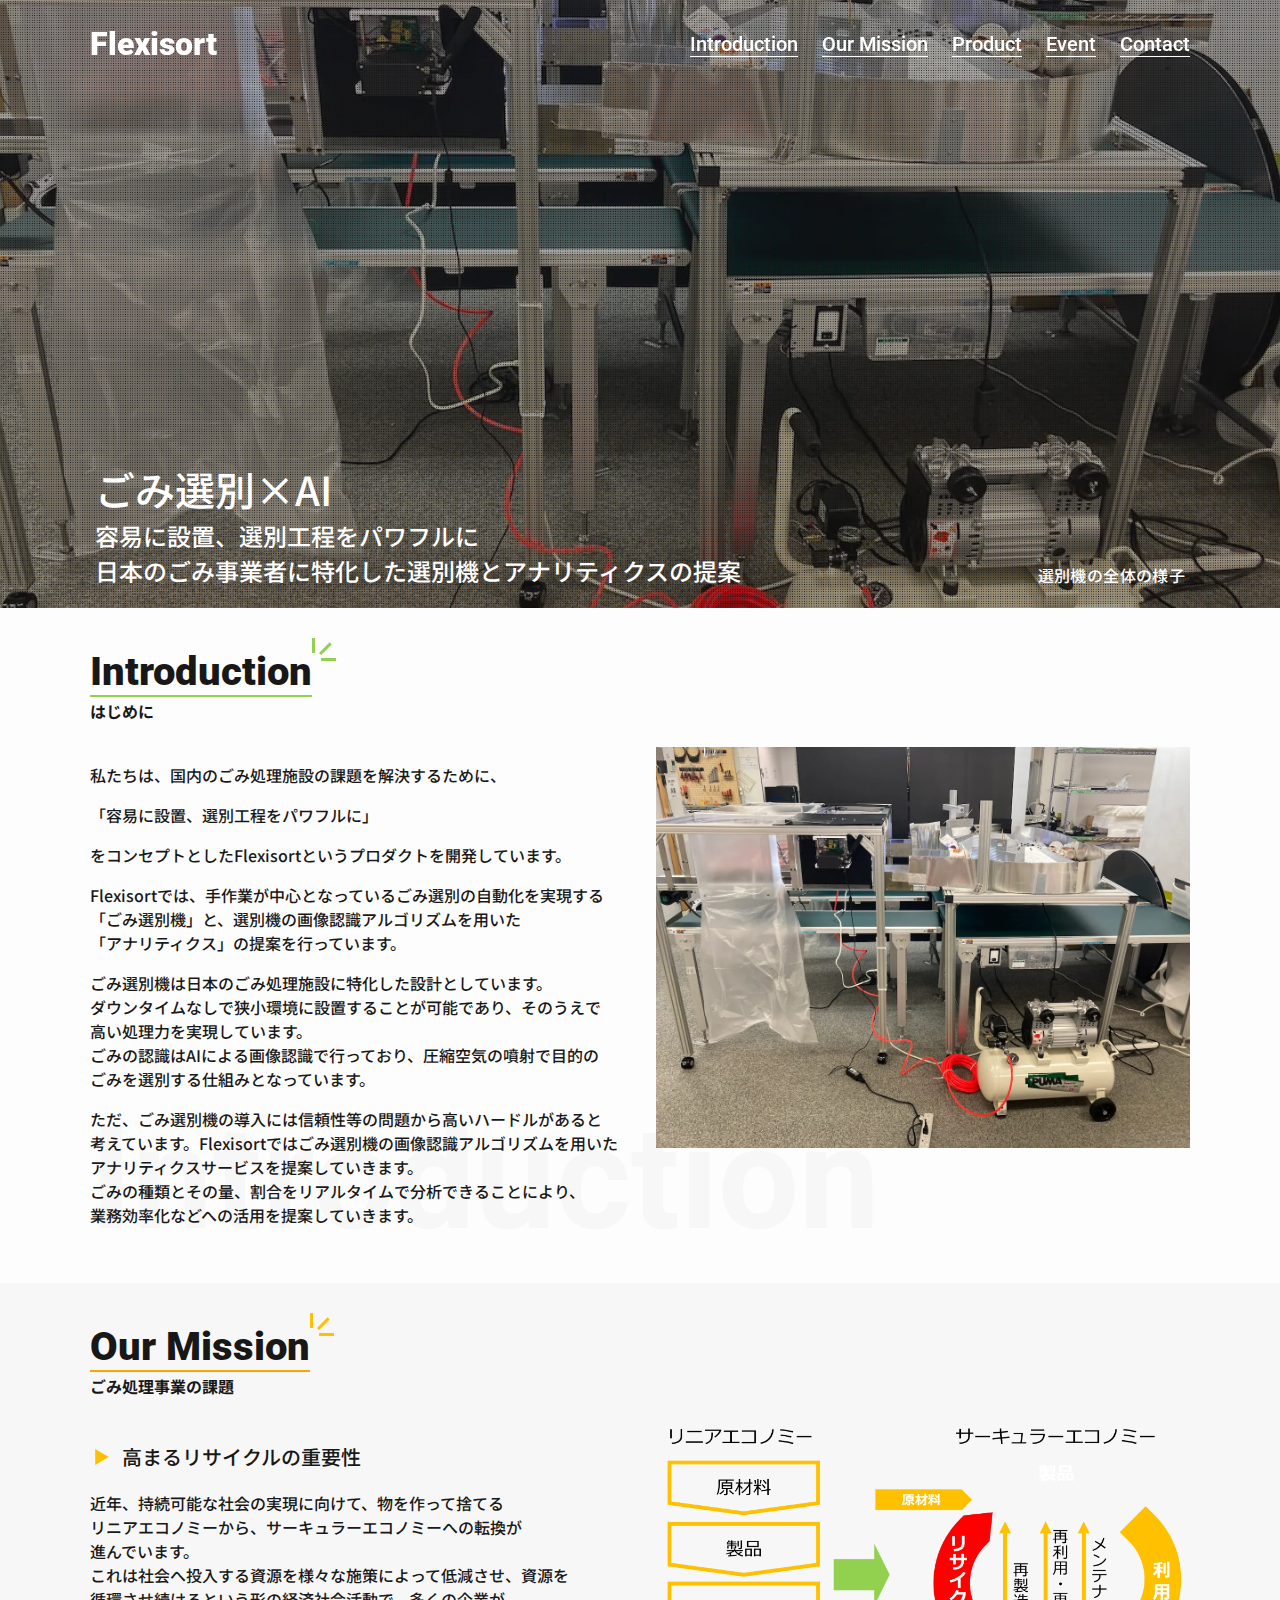
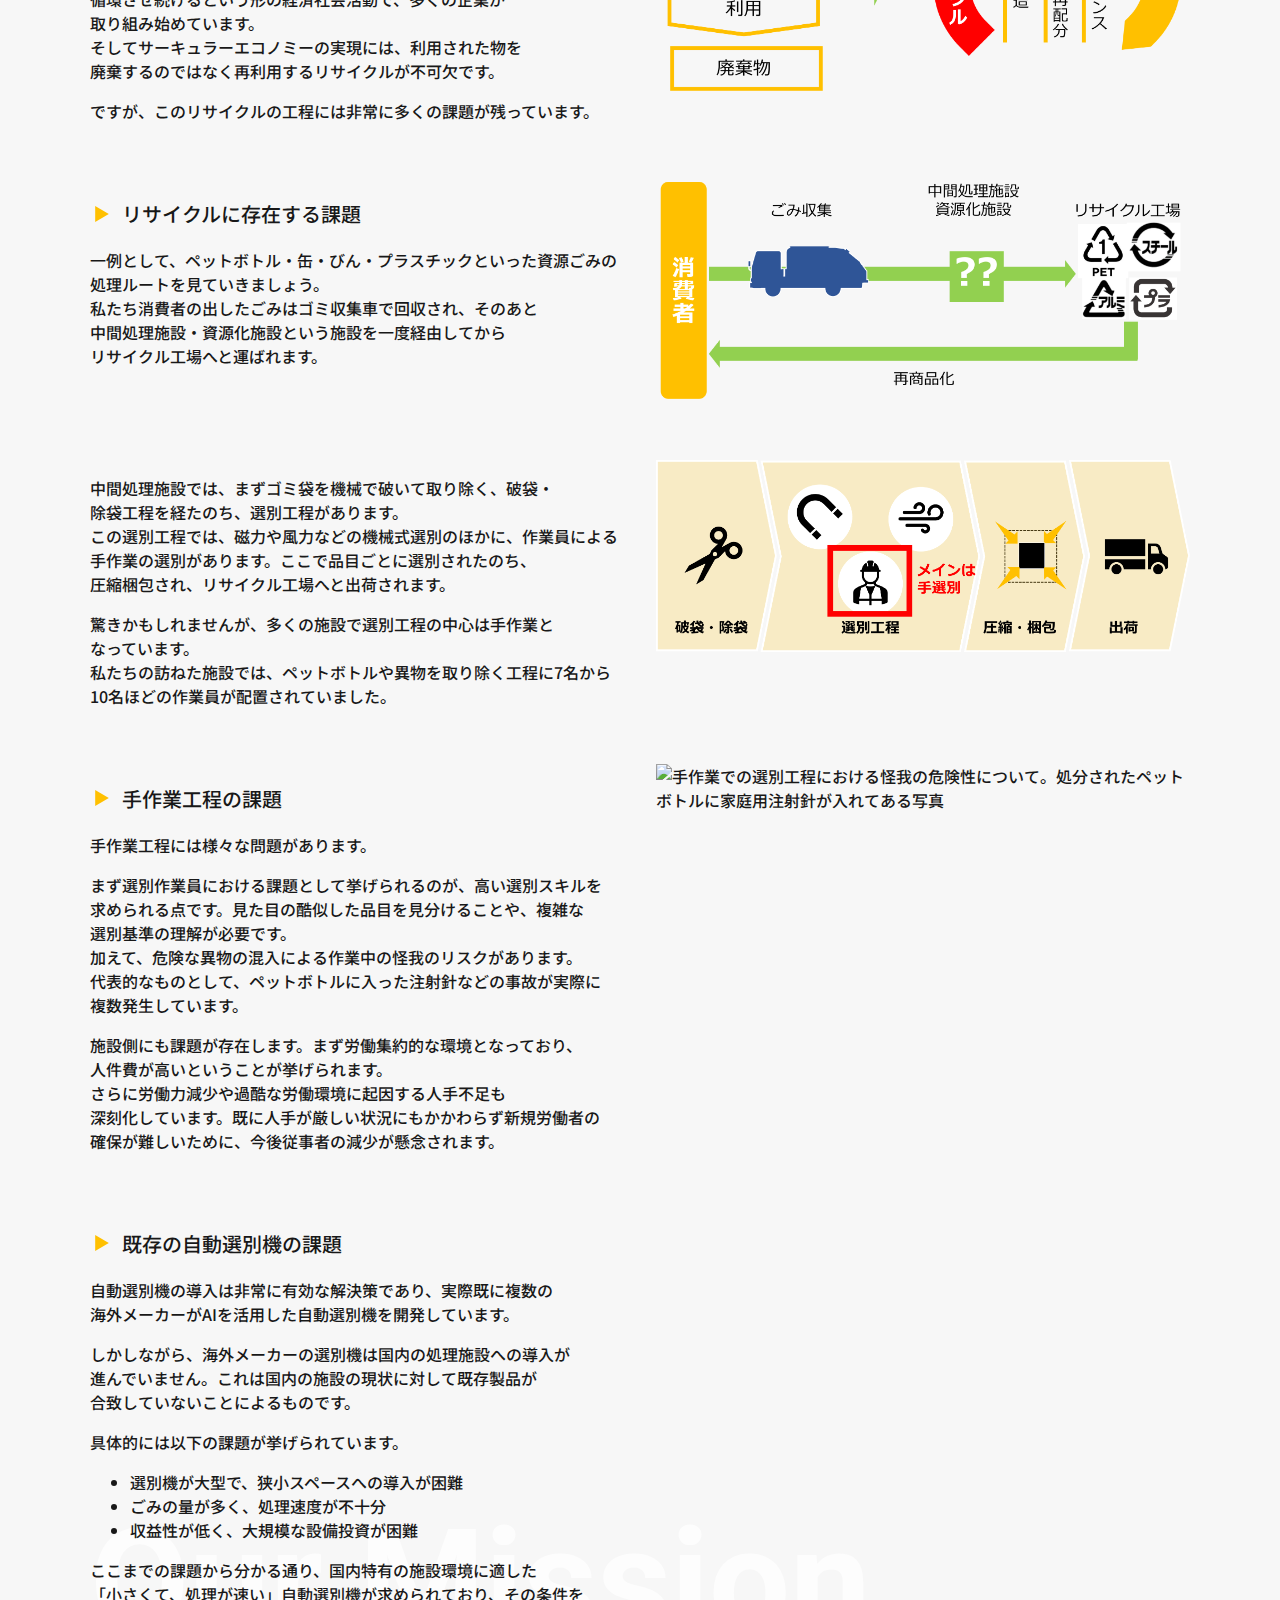
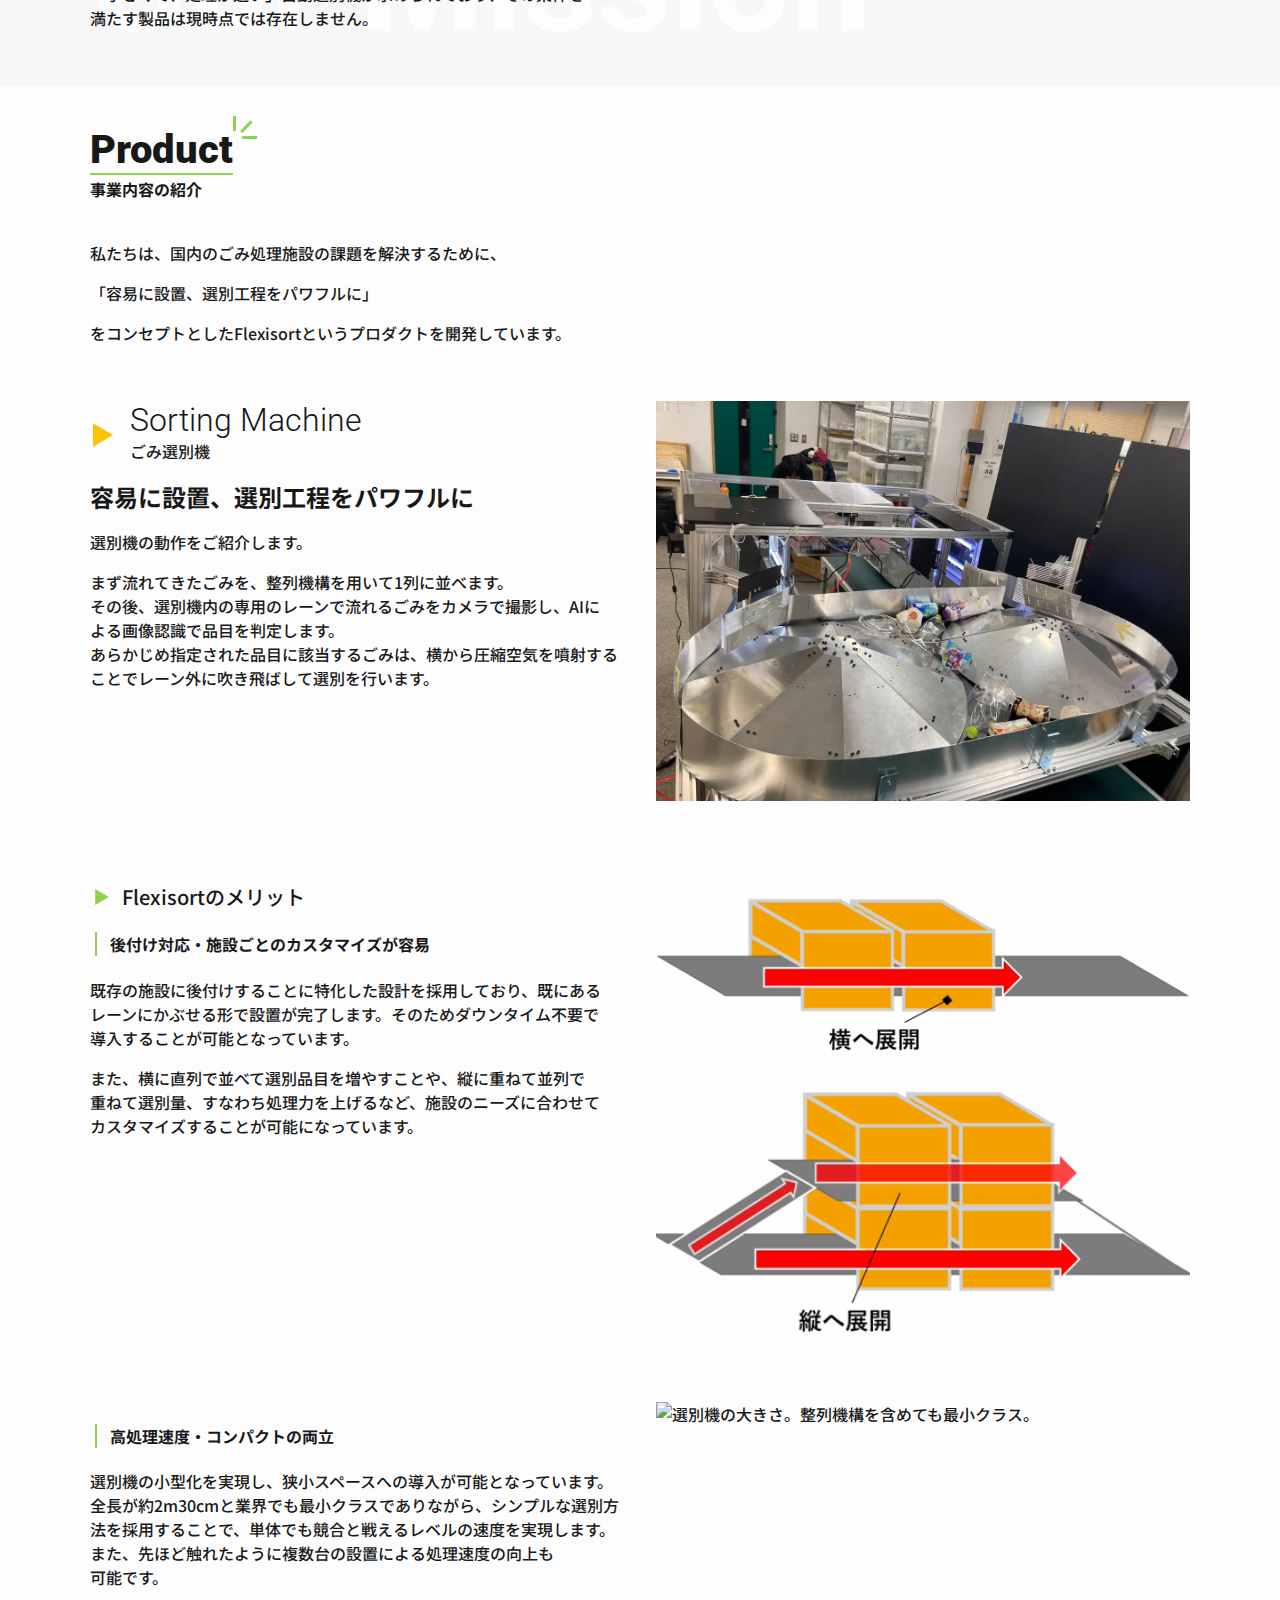
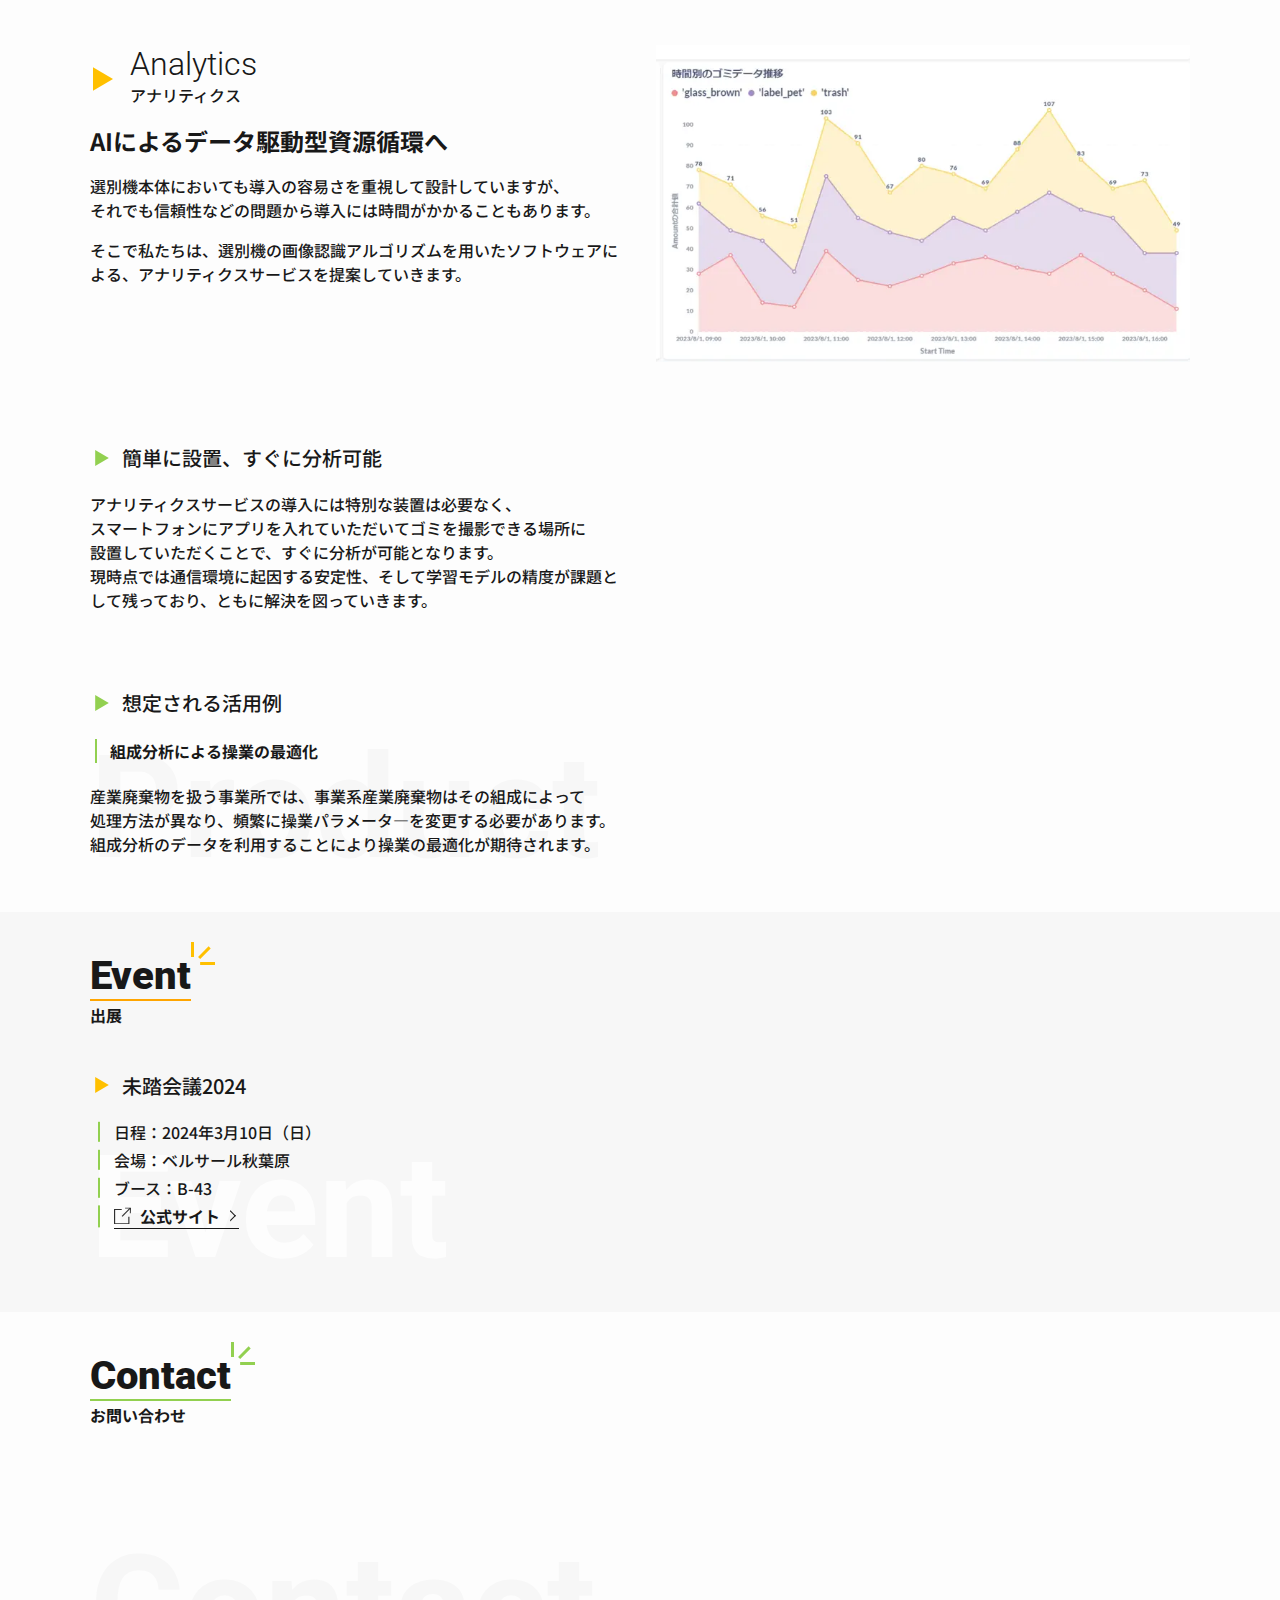
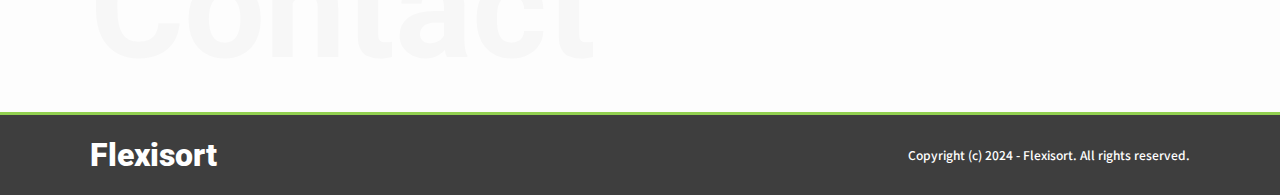
==== index.html @ e7ebf8e3 "nav-menu" ====
<!DOCTYPE html>
<html lang = "ja">
<head>
    <meta charset="UTF-8">
    <meta http-equiv="Cache-Control" content="no-cache">
    <meta http-equiv="Pragma" content="no-cache">
    <meta http-equiv="Expires" content="0">
    <meta name="viewport" content="width=device-width, initial-scale=1.0">
    <title>Flexisort - 日本のごみ事業者に特化した選別装置</title>
    
    <!-- GA verification -->

    <link rel="preconnect" href="https://fonts.googleapis.com">
    <link rel="preconnect" href="https://fonts.gstatic.com" crossorigin>
    <link href="https://fonts.googleapis.com/css2?family=Noto+Sans+JP:wght@300;500;700&display=swap" rel="stylesheet">
    <link href="https://fonts.googleapis.com/css2?family=Roboto:wght@300;500;700;900&display=swap" rel="stylesheet">
    
    <link rel="stylesheet" href="/css/index.css?03081222">
    
    <meta name="description" content="「容易に設置、選別工程をパワフルに。」日本のごみ事業者に特化した選別装置「Flexisort」の紹介ページです。">

    <!--<meta property="og:url" content="https://yasarobo.sclub.dev">-->
    <meta property="og:type" content="website">
    <meta property="og:title" content="Flexisort - 日本のごみ事業者に特化した選別機">
    <meta property="og:description" content="Flexisortに関する情報を掲載しています。">
    <!--<meta property="og:image" content="https://yasarobo.sclub.dev/img/card.png">-->

    <meta name="twitter:card" content="summary_large_image">
    <meta name="twitter:title" content="Flexisort - 日本のごみ事業者に特化した選別機">
    <meta name="twitter:description" content="Flexisortに関する情報を掲載しています。">
    <!--<meta name="twitter:image" content="https://yasarobo.sclub.dev/img/card.png">いらない-->
</head>
<!-- Gtag -->
<body>
    <div id = "all-wrapper">
        <div id = "container">
            <header>
                <div id = "header-logo">
                    <a href = "#top">
                        <div class = "logo">Flexisort</div>
                    </a>
                </div>
                <label class = "menu-three-bar-btn">
                    <input type="checkbox">
                    <div class = "bars">
                        <span></span>
                        <span></span>
                        <span></span>
                    </div>
                    <div class = "caption">
                        <span>Menu</span>
                        <span>Close</span>
                    </div>
                </label>
                <nav>
                    <ul>
                        <li><a href = "#introduction"><div>Introduction</div><div>はじめに</div></a></li>
                        <li><a href = "#mission"><div>Our Mission</div><div>ごみ処理事業の課題</div></a></li>
                        <li><a href = "#product"><div>Product</div><div>事業内容の紹介</div></a></li>
                        <!--<li><a href = "#prospect"><div>Future Prospects</div></a></li>-->
                        <li><a href = "#event"><div>Event</div><div>出展</div></a></li>
                        <li><a href = "#contact"><div>Contact</div><div>お問い合わせ</div></a></li>
                    </ul>
                </nav>
            </header>
            <main>
                <section id = "key-visual">
                    <div id = "key-visual-text">
                        <div>
                            ごみ選別×AI
                        </div>
                        <div>
                            <budoux-ja>容易に設置、選別工程をパワフルに</budoux-ja><br>
                            <budoux-ja>日本のごみ事業者に特化した選別機とアナリティクスの提案</budoux-ja>
                        </div>
                    </div>
                    <iframe id = "key-visual-player" src="" title="YouTube video player" frameborder="0" allow="accelerometer; autoplay; clipboard-write; encrypted-media; gyroscope; picture-in-picture; web-share" allowfullscreen></iframe>
                    <div id = "key-visual-img-slideshow"></div>
                </section>
                <section id = "introduction">
                    <h1><div>Introduction</div><div>はじめに</div></h1>
                    <div class = "bottom-heading">Introduction</div>
                    <div class = "section-container">
                        <div class = "text">
                            <p>
                                <budoux-ja>私たちは、国内のごみ処理施設の課題を解決するために、</budoux-ja>
                            </p>
                            <p>
                                <budoux-ja>「容易に設置、選別工程をパワフルに」</budoux-ja>
                            </p>
                            <p>
                                <budoux-ja>をコンセプトとしたFlexisortというプロダクトを開発しています。</budoux-ja>
                            </p>
                            <p>
                                <budoux-ja>Flexisortでは、手作業が中心となっているごみ選別の自動化を実現する「ごみ選別機」と、選別機の画像認識アルゴリズムを用いた「アナリティクス」の提案を行っています。</budoux-ja>
                            </p>
                            <p>
                                <budoux-ja>
                                    ごみ選別機は日本のごみ処理施設に特化した設計としています。ダウンタイムなしで狭小環境に設置することが可能であり、そのうえで高い処理力を実現しています。<br>
                                    ごみの認識はAIによる画像認識で行っており、圧縮空気の噴射で目的のごみを選別する仕組みとなっています。
                                </budoux-ja>
                            </p>
                            <p>
                                <budoux-ja>
                                    ただ、ごみ選別機の導入には信頼性等の問題から高いハードルがあると考えています。Flexisortではごみ選別機の画像認識アルゴリズムを用いたアナリティクスサービスを提案していきます。<br>
                                    ごみの種類とその量、割合をリアルタイムで分析できることにより、業務効率化などへの活用を提案していきます。
                                </budoux-ja>
                            </p>
                        </div>
                        <div class = "image">
                            <img src = "/static/img/IMG_7093.webp" alt = "Flexisortの全景">
                        </div>
                    </div>
                </section>
                <section id = "mission">
                    <h1><div>Our Mission</div><div>ごみ処理事業の課題</div></h1>
                    <div class = "bottom-heading">Our Mission</div>
                    <div class = "section-container">
                        <div class = "text">
                            <h3>高まるリサイクルの重要性</h3>
                            <p>
                                <budoux-ja>
                                    近年、持続可能な社会の実現に向けて、物を作って捨てるリニアエコノミーから、サーキュラーエコノミーへの転換が進んでいます。
                                </budoux-ja><br>
                                <budoux-ja>
                                    これは社会へ投入する資源を様々な施策によって低減させ、資源を循環させ続けるという形の経済社会活動で、多くの企業が取り組み始めています。
                                </budoux-ja><br>
                                <budoux-ja>
                                    そしてサーキュラーエコノミーの実現には、利用された物を廃棄するのではなく再利用するリサイクルが不可欠です。
                                </budoux-ja>
                            </p>
                            <p>
                                <budoux-ja>
                                    ですが、このリサイクルの工程には非常に多くの課題が残っています。
                                </budoux-ja>
                            </p>
                        </div>
                        <div class = "image">
                            <img src = "/static/img/circular.png" alt = "サーキュラーエコノミーの概念図">
                        </div>
                    </div>
                    <div class = "section-container">
                        <div class = "text">
                            <h3>リサイクルに存在する課題</h3>
                            <!--<p>
                                <budoux-ja>
                                    いきなりですが、皆さんはごみを捨てるとき、正しく分別していますか？
                                </budoux-ja><br>
                                <budoux-ja>
                                    そして、そもそもどうやってリサイクルされるか知っていますか？
                                </budoux-ja>
                            </p>-->
                            <p>
                                <budoux-ja>
                                    一例として、ペットボトル・缶・びん・プラスチックといった資源ごみの処理ルートを見ていきましょう。
                                </budoux-ja><br>
                                <budoux-ja>
                                    私たち消費者の出したごみはゴミ収集車で回収され、そのあと中間処理施設・資源化施設という施設を一度経由してからリサイクル工場へと運ばれます。
                                </budoux-ja>
                            </p>
                        </div>
                        <div class = "image">
                            <img src = "/static/img/recycle-flow-overview.png" alt = "資源ごみのリサイクル手順の概要図">
                        </div>
                    </div>
                    <div class = "section-container">
                        <div class = "text">
                            <!--<p>
                                <budoux-ja>
                                    では中間処理施設では、具体的にどのようなことをしているのでしょうか？
                                </budoux-ja>
                            </p>-->
                            <p>
                                <budoux-ja>
                                    中間処理施設では、まずゴミ袋を機械で破いて取り除く、破袋・除袋工程を経たのち、選別工程があります。
                                </budoux-ja><br>
                                <budoux-ja>
                                    この選別工程では、磁力や風力などの機械式選別のほかに、作業員による手作業の選別があります。ここで品目ごとに選別されたのち、圧縮梱包され、リサイクル工場へと出荷されます。
                                </budoux-ja>
                            </p>
                            <p>
                                <budoux-ja>
                                    驚きかもしれませんが、多くの施設で選別工程の中心は手作業となっています。
                                </budoux-ja><br>
                                <budoux-ja>
                                    私たちの訪ねた施設では、ペットボトルや異物を取り除く工程に7名から10名ほどの作業員が配置されていました。
                                </budoux-ja>
                            </p>
                            <!--<p>
                                <budoux-ja>
                                    私たちは、このような選別工程における課題に注目しました。
                                </budoux-ja>
                            </p>-->
                        </div>
                        <div class = "image">
                            <img src = "/static/img/recycle-flow-in-facility.png" alt = "資源ごみのリサイクル手順の概要図">
                            <!--<img src = "/static/img/image1.webp" alt = "現在のごみ処理施設の様子。手作業が中心となっている。">-->
                        </div>
                    </div>
                    <div class = "section-container">
                        <div class = "text">
                            <h3>手作業工程の課題</h3>
                            <p>
                                <budoux-ja>
                                    手作業工程には様々な問題があります。
                                </budoux-ja>
                            </p>
                            <p>
                                <budoux-ja>
                                    まず選別作業員における課題として挙げられるのが、高い選別スキルを求められる点です。見た目の酷似した品目を見分けることや、複雑な選別基準の理解が必要です。
                                </budoux-ja><br>
                                <budoux-ja>
                                    加えて、危険な異物の混入による作業中の怪我のリスクがあります。代表的なものとして、ペットボトルに入った注射針などの事故が実際に複数発生しています。
                                </budoux-ja>
                            </p>
                            <p>
                                <budoux-ja>
                                    施設側にも課題が存在します。まず労働集約的な環境となっており、人件費が高いということが挙げられます。
                                </budoux-ja><br>
                                <budoux-ja>
                                    さらに労働力減少や過酷な労働環境に起因する人手不足も深刻化しています。既に人手が厳しい状況にもかかわらず新規労働者の確保が難しいために、今後従事者の減少が懸念されます。
                                </budoux-ja>
                            </p>
                        </div>
                        <div class = "image">
                            <img src = "/static/img/recycle-manual-work-risk.png" alt = "手作業での選別工程における怪我の危険性について。処分されたペットボトルに家庭用注射針が入れてある写真">
                        </div>
                    </div>
                    <div class = "section-container">
                        <div class = "text">
                            <h3>既存の自動選別機の課題</h3>
                            <p>
                                <budoux-ja>
                                    自動選別機の導入は非常に有効な解決策であり、実際既に複数の海外メーカーがAIを活用した自動選別機を開発しています。
                                </budoux-ja>
                            </p>
                            <p>
                                <budoux-ja>
                                    しかしながら、海外メーカーの選別機は国内の処理施設への導入が進んでいません。これは国内の施設の現状に対して既存製品が合致していないことによるものです。
                                </budoux-ja>
                            </p>
                            <p>
                                <budoux-ja>
                                    具体的には以下の課題が挙げられています。
                                </budoux-ja>
                            </p>
                            <ul>
                                <li>選別機が大型で、狭小スペースへの導入が困難</li>
                                <li>ごみの量が多く、処理速度が不十分</li>
                                <li>収益性が低く、大規模な設備投資が困難</li>
                            </ul>
                            <p>
                                <budoux-ja>
                                    ここまでの課題から分かる通り、国内特有の施設環境に適した「小さくて、処理が速い」自動選別機が求められており、その条件を満たす製品は現時点では存在しません。
                                </budoux-ja>
                            </p>
                        </div>
                        <div class = "image">
                            <!--<img src = "/static/img/foreign-sort-machine.webp" alt = "海外製の選別機の写真。">-->
                        </div>
                    </div>
                </section>
                <section id = "product">
                    <h1><div>Product</div><div>事業内容の紹介</div></h1>
                    <div class = "bottom-heading">Product</div>
                    <div class = "section-container">
                        <div class = "text">
                            <p>
                                <budoux-ja>私たちは、国内のごみ処理施設の課題を解決するために、</budoux-ja>
                            </p>
                            <p>
                                <budoux-ja>「容易に設置、選別工程をパワフルに」</budoux-ja>
                            </p>
                            <p>
                                <budoux-ja>をコンセプトとしたFlexisortというプロダクトを開発しています。</budoux-ja>
                            </p>
                        </div>
                        <div class = "image">
                            <!--<img src = "/static/img/test.webp" alt = "Flexisortのイメージ">-->
                        </div>
                    </div>
                    <div id = "sorting" class = "section-container">
                        <div class = "text">
                            <h2><div>Sorting Machine</div><div>ごみ選別機</div></h2>
                            <p class = "subtitle">
                                <budoux-ja>容易に設置、選別工程をパワフルに</budoux-ja>
                            </p>
                            <p>
                                <budoux-ja>
                                    選別機の動作をご紹介します。
                                </budoux-ja>
                            </p>
                            <p>
                                <budoux-ja>
                                    まず流れてきたごみを、整列機構を用いて1列に並べます。
                                </budoux-ja><br>
                                <budoux-ja>
                                    その後、選別機内の専用のレーンで流れるごみをカメラで撮影し、AIによる画像認識で品目を判定します。
                                </budoux-ja><br>
                                <budoux-ja>
                                    あらかじめ指定された品目に該当するごみは、横から圧縮空気を噴射することでレーン外に吹き飛ばして選別を行います。
                                </budoux-ja>
                            </p>
                        </div>
                        <div class = "image">
                            <img src = "/static/img/test.webp" alt = "Flexisortのイメージ">
                        </div>
                    </div>
                    <div class = "section-container">
                        <div class = "text">
                            <h3>Flexisortのメリット</h3>
                            <h4>後付け対応・施設ごとのカスタマイズが容易</h4>
                            <p>
                                <budoux-ja>
                                    既存の施設に後付けすることに特化した設計を採用しており、既にあるレーンにかぶせる形で設置が完了します。そのためダウンタイム不要で導入することが可能となっています。
                                </budoux-ja>
                            </p>
                            <p>
                                <budoux-ja>
                                    また、横に直列で並べて選別品目を増やすことや、縦に重ねて並列で重ねて選別量、すなわち処理力を上げるなど、施設のニーズに合わせてカスタマイズすることが可能になっています。
                                </budoux-ja>
                            </p>
                        </div>
                        <div class = "image">
                            <img src = "/static/img/sorting-machine-horizonal.png" alt = "選別機を横に直列で展開することで選別の分類数を増やすことが可能">
                            <img src = "/static/img/sorting-machine-vertical.png" alt = "選別機を縦に並列で展開することで選別の処理力を上げることが可能">
                        </div>
                    </div>
                    <div class = "section-container">
                        <div class = "text">
                            <h4>高処理速度・コンパクトの両立</h4>
                            <p>
                                <budoux-ja>
                                    選別機の小型化を実現し、狭小スペースへの導入が可能となっています。
                                </budoux-ja><br>
                                <budoux-ja>
                                    全長が約2m30cmと業界でも最小クラスでありながら、シンプルな選別方法を採用することで、単体でも競合と戦えるレベルの速度を実現します。
                                </budoux-ja><br>
                                <budoux-ja>
                                    また、先ほど触れたように複数台の設置による処理速度の向上も可能です。
                                </budoux-ja>
                            </p>
                        </div>
                        <div class = "image">
                            <img src = "/static/img/sorting-machine-size.png" alt = "選別機の大きさ。整列機構を含めても最小クラス。">
                        </div>
                    </div>
                    <div id = "analytics" class = "section-container">
                        <div class = "text">
                            <h2><div>Analytics</div><div>アナリティクス</div></h2>
                            <p class = "subtitle">
                                <budoux-ja>AIによるデータ駆動型資源循環へ</budoux-ja>
                            </p>
                            <p>
                                <budoux-ja>
                                    選別機本体においても導入の容易さを重視して設計していますが、それでも信頼性などの問題から導入には時間がかかることもあります。
                                </budoux-ja>
                            </p>
                            <p>
                                <budoux-ja>
                                    そこで私たちは、選別機の画像認識アルゴリズムを用いたソフトウェアによる、アナリティクスサービスを提案していきます。
                                </budoux-ja>
                            </p>
                        </div>
                        <div class = "image">
                            <!--<img src = "/static/img/analytics_detect.webp" alt = "アナリティクスの画像認識の様子">-->
                            <img src = "/static/img/analytics_graph.webp" alt = "アナリティクスのダッシュボードの様子">
                        </div>
                    </div>
                    <div class = "section-container">
                        <div class = "text">
                            <h3>簡単に設置、すぐに分析可能</h3>
                            <p>
                                <budoux-ja>
                                    アナリティクスサービスの導入には特別な装置は必要なく、スマートフォンにアプリを入れていただいてゴミを撮影できる場所に設置していただくことで、すぐに分析が可能となります。<br>
                                    現時点では通信環境に起因する安定性、そして学習モデルの精度が課題として残っており、ともに解決を図っていきます。
                                </budoux-ja>
                            </p>
                        </div>
                        <div class = "image">
                            <!--<img src = "/static/img/analytics-smartphone.webp" alt = "アナリティクス用に撮影、分析アプリを起動してごみを撮影しているスマートフォン">-->
                        </div>
                    </div>
                    <div class = "section-container">
                        <div class = "text">
                            <h3>想定される活用例</h3>
                            <h4>組成分析による操業の最適化</h4>
                            <p>
                                <budoux-ja>
                                    産業廃棄物を扱う事業所では、事業系産業廃棄物はその組成によって処理方法が異なり、頻繁に操業パラメータ―を変更する必要があります。組成分析のデータを利用することにより操業の最適化が期待されます。
                                </budoux-ja>
                            </p>
                            <!--<h4></h4>
                            <p>
                                <budoux-ja>
                                    
                                </budoux-ja>
                            </p>-->
                        </div>
                        <div class = "image">
                            <!--<img src = "/static/img/analytics-smartphone.webp" alt = "アナリティクス用に撮影、分析アプリを起動してごみを撮影しているスマートフォン">-->
                        </div>
                    </div>
                </section>
                <!--<section id = "prospect">
                    <h1><div>Future Prospects</div><div>今後の見通し</div></h1>
                    <div class = "bottom-heading">Future Prospects</div>
                    <div class = "section-container">
                        <div class = "text">
    
                        </div>
                        <div class = "image">
                            <img src = "/static/img/test.webp" alt = "Flexisortのイメージ">
                        </div>
                    </div>
                </section>-->
                <section id = "event">
                    <h1><div>Event</div><div>出展</div></h1>
                    <div class = "bottom-heading">Event</div>
                    <div class = "section-container">
                        <div class = "text">
                            <h3>未踏会議2024</h3>
                            <ul class = "simple-list">
                                <li>日程：2024年3月10日（日）</li>
                                <li>会場：ベルサール秋葉原</li>
                                <li>ブース：B-43</li>
                                <li><a href = "https://www.ipa.go.jp/jinzai/mitou/mitoukaigi/" target = "_blank" class = "external-link" rel = "noopener">公式サイト</a></li>
                            </ul>
                        </div>
                        <div class = "image">
                            <!--<img src = "/static/img/test.webp" alt = "Flexisortのイメージ">-->
                        </div>
                    </div>
                </section>
                <section id = "contact">
                    <h1><div>Contact</div><div>お問い合わせ</div></h1>
                    <div class = "bottom-heading">Contact</div>
                    <div class = "section-container">

                    </div>
                </section>
            </main>
            <footer>
                <div id = "footer-logo">
                    <div class = "logo">Flexisort</div>
                </div>
                <div id = "copyright">
                    <p>Copyright (c) 2024 - Flexisort. All rights reserved.</p>
                </div>
            </footer>
        </div>
    </div>
    <script src = "/js/budoux-ja.min.0.6.2.js"></script>
    <script src = "/js/index.js?03081222"></script>
</body>
</html>
---- css/index.css ----
:root {
    --bg-color: #fdfdfd;
    --bg-glay-color: #f7f7f7;
    --font-color: #181818;

    --header-bg: #0D0D0D;
    --theme-green: #92D050;
    --theme-orange: #FFA500;
    --theme-dark-green: #34491c;
    --footer-bg: #3E3E3E;

    --header-height: 5.5rem;
    --main-width: 100rem;
    --main-lr-pd: calc((100vw - var(--main-width)) / 2);
    --key-visual-height: 38rem;
    --footer-height: 5rem;

    --font-size: 1rem;
    --xlarge-font-size: 2.5rem;
    --h2-font-size: 2rem;
    --large-font-size: 1.5rem;
    --nav-font-size: 1.25rem;
    --h3-font-size: 1.25rem;
    --bottom-heading-font-size: 12.5rem;
}

@media screen and (max-width: 1650px) {
    :root {
        --main-width: 1300px;
        --bottom-heading-font-size: 9rem;
    }
}

@media screen and (max-width: 1350px) {
    :root {
        --main-width: 1100px;
    }
}

@media screen and (max-width: 1150px) {
    :root {
        --main-width: 900px;
        --bottom-heading-font-size: 6.25rem;
    }
}

@media screen and (max-width: 950px) {
    :root {
        --main-width: calc(100% - 2rem);
    }
}

@media screen and (max-width: 768px) {
    :root {
        --header-height: 4rem;
        
        --xlarge-font-size: 2rem;
        --h2-font-size: 1.5rem;
        --large-font-size: 1rem;
        --nav-font-size: 1rem;
        --bottom-heading-font-size: 12vw;
    }
}

body {
    background-color: var(--bg-color);
    font-family: "Yu Gothic", "游ゴシック", "YuGothic", "游ゴシック体", "ヒラギノ角ゴ Pro W3", 'Noto Sans JP', "メイリオ", sans-serif;
    color: var(--font-color);
    margin: 0;
    padding: 0;
    font-weight: 500;
    display: flex;
    flex-direction: column;
    font-size: var(--font-size);
}

a.internal-link, a.external-link {
    display: inline-block;
    color: var(--font-color);
    font-weight: bold;
    text-decoration: none;
    transition: .25s ease-in-out;
    position: relative;
    padding-right: 1.2rem;
    border-bottom: var(--font-color) 1px solid;
}

a.external-link {
    padding-left: 1.6rem;
}

a.internal-link::after, a.external-link:after {
    display: inline-block;
    position: absolute;
    top: 50%;
    right: 0.3rem;
    content: "";
    width: 0.4rem;
    height: 0.4rem;
    border: calc(0.4rem / 6) solid;
    border-color: var(--font-color) var(--font-color) transparent transparent;
    transform: rotate(45deg) translateX(-35.36%) translateY(-35.36%);
    transition: 0.15s ease-out;
}

a.internal-link:hover, a.external-link:hover {
    color: var(--theme-dark-green);
    border-bottom: var(--theme-dark-green) 1px solid;
}

a.internal-link:hover::after, a.external-link:hover::after {
    right: 0.1rem;
    border-color: var(--theme-dark-green) var(--theme-dark-green) transparent transparent;
}

a.external-link::before {
    content: "";
    display: inline-block;
    position: absolute;
    top: 50%;
    left: 0;
    width: 1.2rem;
    height: 1.2rem;
    background-image: url("/static/external-link.svg");

    background-repeat: no-repeat;
    background-position: 0% 50%;
    background-size: 90%;
    transform: translateY(-50%);
}

ul.simple-list {
    padding: 0;
    margin: 0;
    list-style: none;
}

ul.simple-list > li {
    padding-left: 1.5rem;
    margin-bottom: 0.25rem;
    position: relative;
}

ul.simple-list > li::before {
    content: '';
    position: absolute;
    left: 0.5rem;
    width: 2px;
    height: 85%;
    top: 50%;
    transform: translateY(-50%);
    background-color: var(--theme-green);
}

header, section, footer {
    padding: 0 var(--main-lr-pd);
}

header, footer {
    display: flex;
    align-items: center;
    justify-content: space-between;
}

header {
    color: white;
    height: var(--header-height);
    position: fixed;
    left: 0;
    right: 0;
    z-index: 5000;
    border-bottom: solid 3px transparent;
    transition: 0.5s ease-in-out;
}

header.black-bg {
    background-color: var(--header-bg);
    border-bottom: solid 3px var(--theme-green);
}

#header-logo > a {
    text-decoration: none;
    color: white;
}

nav > ul {
    display: flex;
    list-style: none;
    padding: 0;
    margin: 0;
    font-size: var(--nav-font-size);
}

nav > ul > li {
    margin-left: 1.5rem;
}

nav > ul > li > a {
    text-decoration: none;
    color: white;
}

nav > ul > li > a > div:nth-child(1) {
    font-family: 'Roboto', sans-serif;
    font-weight: 500;
    border-bottom: solid 1px white;
}

nav > ul > li > a > div:nth-child(2) {
    display: none;
}

label.menu-three-bar-btn {
    position: relative;
    width: 1.8rem;
    height: 44px;

    display: flex;
    flex-direction: column;
    justify-content: center;
    align-items: center;

    display: none;
}

label.menu-three-bar-btn > input[type=checkbox] {
    display: none; /* チェックボックスを非表示にする */
}

label.menu-three-bar-btn > div.bars {
    width: 1.8rem;
    height: 1.8rem;
    position: relative;
}

label.menu-three-bar-btn > div.bars > span {
    position: absolute;
    left: 0;
    display: inline-block;
    transition: .25s ease-in-out;
    content: "";
    height: 0.1rem;
    width: 100%;
    background-color: #fff;
    transform-origin: left center;
    transform: none;
    opacity: 1;
}

label.menu-three-bar-btn > div.bars > span:nth-of-type(1) {
    top: 50%;
}

label.menu-three-bar-btn > div.bars > span:nth-of-type(2) {
    top: 0;
}

label.menu-three-bar-btn > div.bars > span:nth-of-type(3) {
    bottom: 0;
}

label.menu-three-bar-btn > div.caption {
    width: 100%;
    display: inline-block;
    margin-top: 0.4rem;
    font-size: 0.5rem;
    line-height: 0.5rem;
    height: 0.5rem;
    text-align: center;
    position: relative;
}

label.menu-three-bar-btn > div.caption > span {
    display: inline-block;
    width: 100%;
    position: absolute;
    top: 0;
    left: 0;
    transition: .25s ease-in-out;
}

label.menu-three-bar-btn > div.caption > span:nth-child(1), label.menu-three-bar-btn:has(> input[type=checkbox]:checked) > div.caption > span:nth-child(2) {
    visibility: visible;
    opacity: 1;
}

label.menu-three-bar-btn > div.caption > span:nth-child(2), label.menu-three-bar-btn:has(> input[type=checkbox]:checked) > div.caption > span:nth-child(1) {
    visibility: collapse;
    opacity: 0;
}

label.menu-three-bar-btn:has(> input[type=checkbox]:checked) > div.bars > span:nth-of-type(1) {
    opacity: 0;
}

label.menu-three-bar-btn:has(> input[type=checkbox]:checked) > div.bars > span:nth-of-type(2) {
    transform: skewY(45deg) translateY(-50%);
}

label.menu-three-bar-btn:has(> input[type=checkbox]:checked) > div.bars > span:nth-of-type(3) {
    transform: skewY(-45deg) translateY(50%);
}

@media screen and (max-width: 768px) {
    nav {
        visibility: collapse;
        opacity: 0;
        transition: 0.25s ease-in-out;

        position: fixed;
        /*display: none;*/
        z-index: -1;
        width: 100%;
        height: 100%;
        background-color: rgba(0, 0, 0, 0.8);
        top: 0;
        left: 0;
    }

    header:has(> label.menu-three-bar-btn > input[type=checkbox]:checked) > nav {
        visibility: visible;
        opacity: 1;
    }

    label.menu-three-bar-btn {
        display: block;
    }

    nav > ul {
        margin-top: var(--header-height);
        display: flex;
        flex-direction: column;
    }

    nav > ul > li {
        width: 100%;
        height: 5rem;
        margin: 0;
        padding-left: 1rem;
        border-bottom: solid 1px #fff;
    }

    nav > ul > li > a {
        display: block;
        width: 100%;
        height: 100%;
        display: flex;
        flex-direction: row;
        align-items: center;
    }

    nav > ul > li > a > div:nth-child(1) {
        border-bottom: none;
        font-size: 1.35rem;
    }

    nav > ul > li > a > div:nth-child(2) {
        display: block;
        margin-left: 1rem;
        font-size: var(--font-size);
    }
}

div.logo {
    font-family: 'Roboto', sans-serif;
    font-weight: 900;
    font-size: var(--h2-font-size);
}

#key-visual {
    height: var(--key-visual-height);
    position: relative;
    overflow: hidden;
    padding: 0;
}

#key-visual::before {
    position: absolute;
    content: '';
    top: 0;
    left: 0;
    width: 100%;
    height: 100%;
    z-index: 30;
    background-color: rgba(0, 0, 0, 0.5);
}

#key-visual::before {
    position: absolute;
    display: block;
    content: "";
    background-color: rgba(30, 30, 30, 0.4);
    z-index: 30;
    width: 100%;
    height: 100%;
    background-image:
    radial-gradient(#111 30%, transparent 30%);
    background-size: 0.15rem 0.15rem;
}

@keyframes key-visual-fadeIn {
    0% {
        opacity: 0;
    }

    80% {
        opacity: 0;
    }
  
    100% {
        opacity: 1;
    }
}

#key-visual-player {
    position: absolute;
    left: 50%;
    transform: translateX(-50%);
    width: max(110vw, var(--key-visual-height) * 1.3 * 16 / 9);
    height: calc(max(110vw, var(--key-visual-height) * 1.3 * 16 / 9) * 9 / 16);
    top: calc(var(--key-visual-height) / 2 - calc(max(110vw, var(--key-visual-height) * 1.3 * 16 / 9) * 9 / 16 / 2));
    border: none;
    animation: key-visual-fadeIn 2.5s ease-in-out;
    z-index: 10;
}

#key-visual-player.disabled {
    display: none;
}

#key-visual-img-slideshow {
    position: relative;
    width: 100%;
    height: 100%;
}

#key-visual-img-slideshow > img {
    position: absolute;
    top: 50%;
    left: 50%;
    width: 110%;
    height: 110%;
    object-fit: cover;
    transform: translateX(-50%) translateY(-50%);
    z-index: 1;
    visibility: collapse;
    opacity: 0;
}

@keyframes slideshow-move {
    0% {
        transform: translateX(-50%) translateX(-1.5rem) translateY(-50%);
    }

    100% {
        transform: translateX(-50%) translateX(1.5rem) translateY(-50%);
    }
}

#key-visual-img-slideshow > img.show {
    visibility: visible;
    opacity: 1;
    animation: slideshow-move 8s linear;
    transition: opacity 1s ease-in-out;
}

#key-visual-img-slideshow > img.show.after {
    z-index: 2;
    opacity: 0;
}

#key-visual-img-slideshow > span {
    position: absolute;
    z-index: 31;
    opacity: 0;
    visibility: collapse;
    transition: 1s ease-in-out;
    bottom: 1.3rem;
    right: calc(var(--main-lr-pd) + 0.3rem);
    color: #fff;
    letter-spacing: 0.025rem;

    display: none;
    /* YouTubeを貫通して表示するバグ。キャプションのみnoneにすることで最悪キャプションだけ犠牲にして表示できる */
}

#key-visual:has(#key-visual-player.disabled) #key-visual-img-slideshow > span {
    display: inline;
}

#key-visual-img-slideshow > span.show {
    opacity: 1;
    visibility: visible;
}

@media screen and (max-width: 900px) {
    #key-visual-img-slideshow > span {
        /*display: inline;*/
        display: none;
    }

    #key-visual {
        order: -1;
    }

    #key-visual-player {
        /* 通信節約 */
        display: none;
        animation: none;
    }
}

#key-visual-text {
    position: absolute;
    bottom: 20px;
    left: calc(var(--main-lr-pd) + 0.3rem);
    color: white;
    display: flex;
    flex-direction: column;
    z-index: 32;
}

#key-visual-text div:nth-child(1) {
    font-size: var(--xlarge-font-size);
}

#key-visual-text div:nth-child(2) {
    font-size: var(--large-font-size);
}

section {
    position: relative;
    min-height: 400px;
    background-color: var(--bg-color);
}

section:nth-child(2n+1) {
    background-color: var(--bg-glay-color);
}

h1 {
    margin: 2.5rem 0 1.5rem;
    display: inline-block;
    position: relative;
}

h1 > div:nth-child(1) {
    font-size: var(--xlarge-font-size);
    font-family: 'Roboto', sans-serif;
    font-weight: 900;
    border-bottom: solid 2px var(--theme-green);
}

main > section:nth-child(2n+1) > h1 > div:nth-child(1) {
    border-bottom: solid 2px var(--theme-orange);
}

h1 > div:nth-child(2) {
    margin-top: 2px;
    font-size: var(--font-size);
}

h1::before {
    content: '';
    position: absolute;
    top: 5px;
    right: -15px;
    width: 30px;
    height: 30px;
    transform: translateX(50%) translateY(-50%);
    background: url(/static/accent-gr.svg) no-repeat;
}

main > section:nth-child(2n+1) > h1::before {
    background: url(/static/accent-or.svg) no-repeat;
}

h2 {
    font-weight: 500;
    margin: 0;
    margin-bottom: 1rem;
    padding-left: 2.5rem;
    position: relative;
}

h2 > div:nth-child(1) {
    font-family: 'Roboto', sans-serif;
    font-size: var(--h2-font-size);
    font-weight: 300;
}

h2 > div:nth-child(2) {
    font-size: var(--font-size);
}

h2::before {
    content: '';
    position: absolute;
    top: 55%;
    left: 0.2rem;
    transform: translateY(-50%);
    width: 1.5rem;
    height: 1.5rem;
    background: no-repeat left / contain url(/static/triangle-or.svg);
}

main > section:nth-child(2n+1) h2::before {
    background: no-repeat left / contain url(/static/triangle-gr.svg);
}

h3 {
    font-weight: 500;
    font-size: var(--h3-font-size);
    padding-left: 2rem;
    position: relative;
}

h3::before {
    content: '';
    position: absolute;
    top: 50%;
    left: 0.3rem;
    transform: translateY(-50%);
    width: 1rem;
    height: 1rem;
    background: no-repeat left / contain url(/static/triangle-gr.svg);
}

main > section:nth-child(2n+1) h3::before {
    background: no-repeat left / contain url(/static/triangle-or.svg);
}

div.bottom-heading {
    position: absolute;
    bottom: 20px;
    left: var(--main-lr-pd);
    font-size: var(--bottom-heading-font-size);
    color: var(--bg-glay-color);
    font-family: 'Roboto', sans-serif;
    font-weight: 700;
    z-index: 0;
    cursor: default;
    pointer-events: none;
    white-space: nowrap;
}

h4 {
    position: relative;
    padding-left: 1.25rem;
}

h4::before {
    content: '';
    position: absolute;
    left: 0.3rem;
    width: 2px;
    height: 100%;
    background-color: var(--theme-green);
}

main > section:nth-child(2n+1) h4::before {
    background-color: var(--theme-orange);
}

main > section:nth-child(2n+1) div.bottom-heading {
    color: var(--bg-color);
}

div.section-container {
    display: flex;
    z-index: 1;
    position: relative;
    width: 100%;
    padding-bottom: 2.5rem;
}

div.section-container > div {
    flex-basis: 50%;
}

div.section-container > div:nth-child(1) {
    padding-right: 1rem;
}

div.section-container > div:nth-child(2) {
    padding-left: 1rem;
}

div.section-container > div.image > img {
    width: 100%;
    max-height: calc(70vh - var(--header-height) - 2rem);
    object-fit: contain;
    margin-bottom: 1rem;
}

@media screen and (max-width: 768px) {
    div.section-container {
        flex-direction: column;
    }

    div.section-container > div:nth-child(n) {
        padding: 0;
    }
}

p.subtitle {
    font-weight: 700;
    font-size: var(--large-font-size);
    margin: 0;
    margin-bottom: 0.25rem;
}



footer {
    height: var(--footer-height);
    background-color: var(--footer-bg);
    color: white;
    font-size: 12px;
    border-top: solid 3px var(--theme-green);
}

footer > div:nth-child(2) {
    padding-left: 2rem;
}
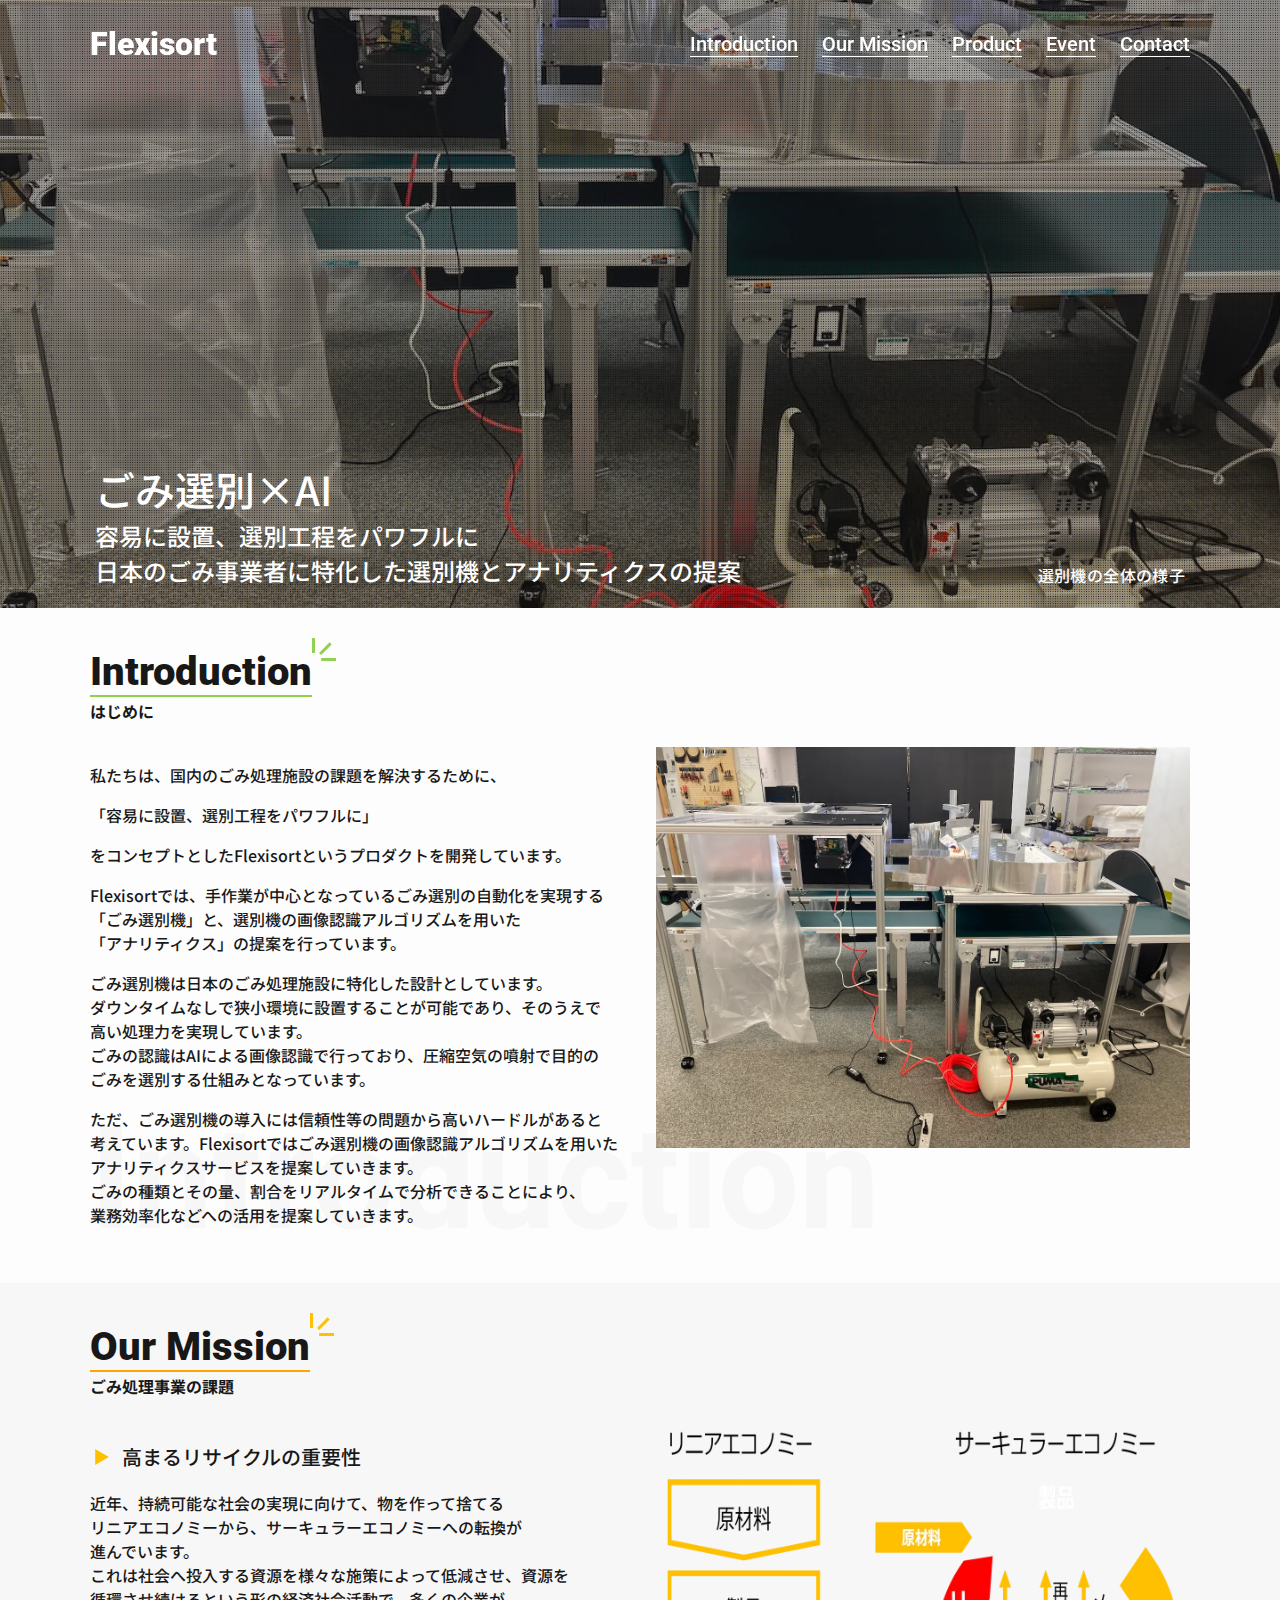
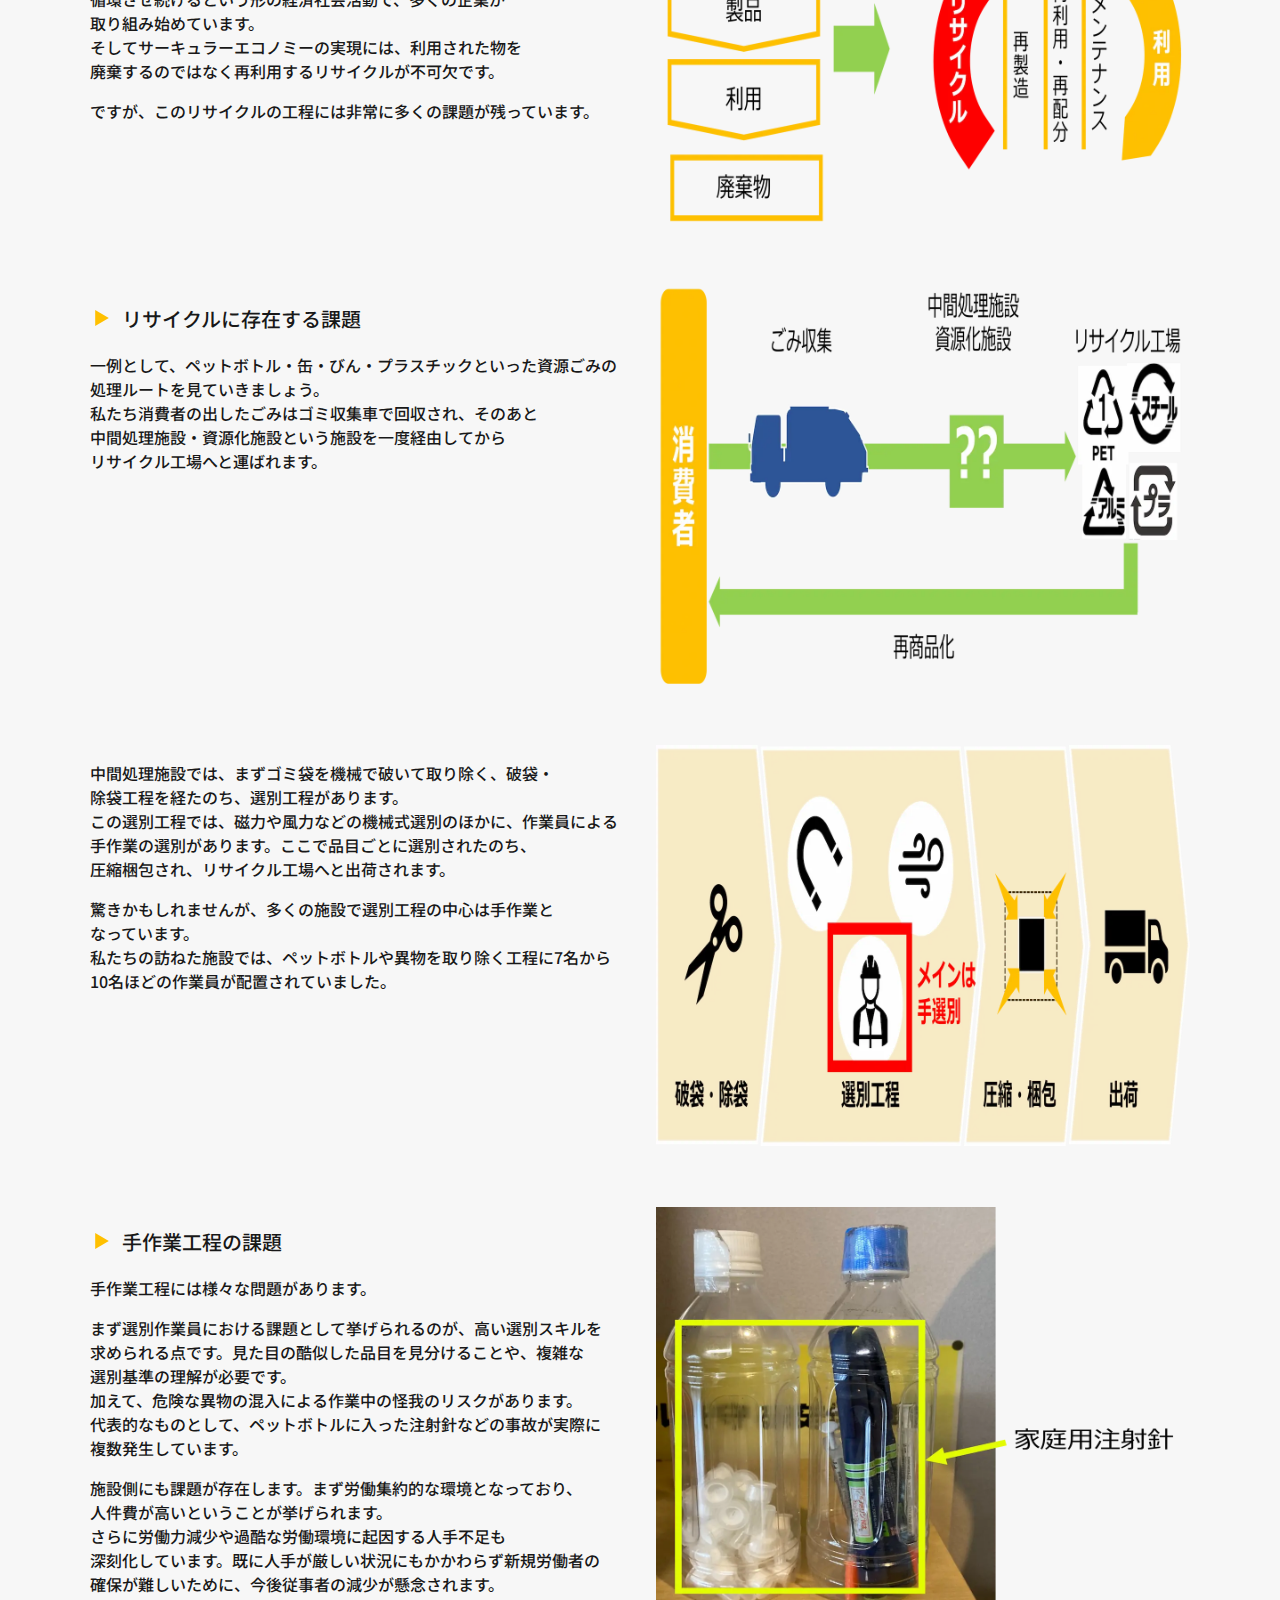
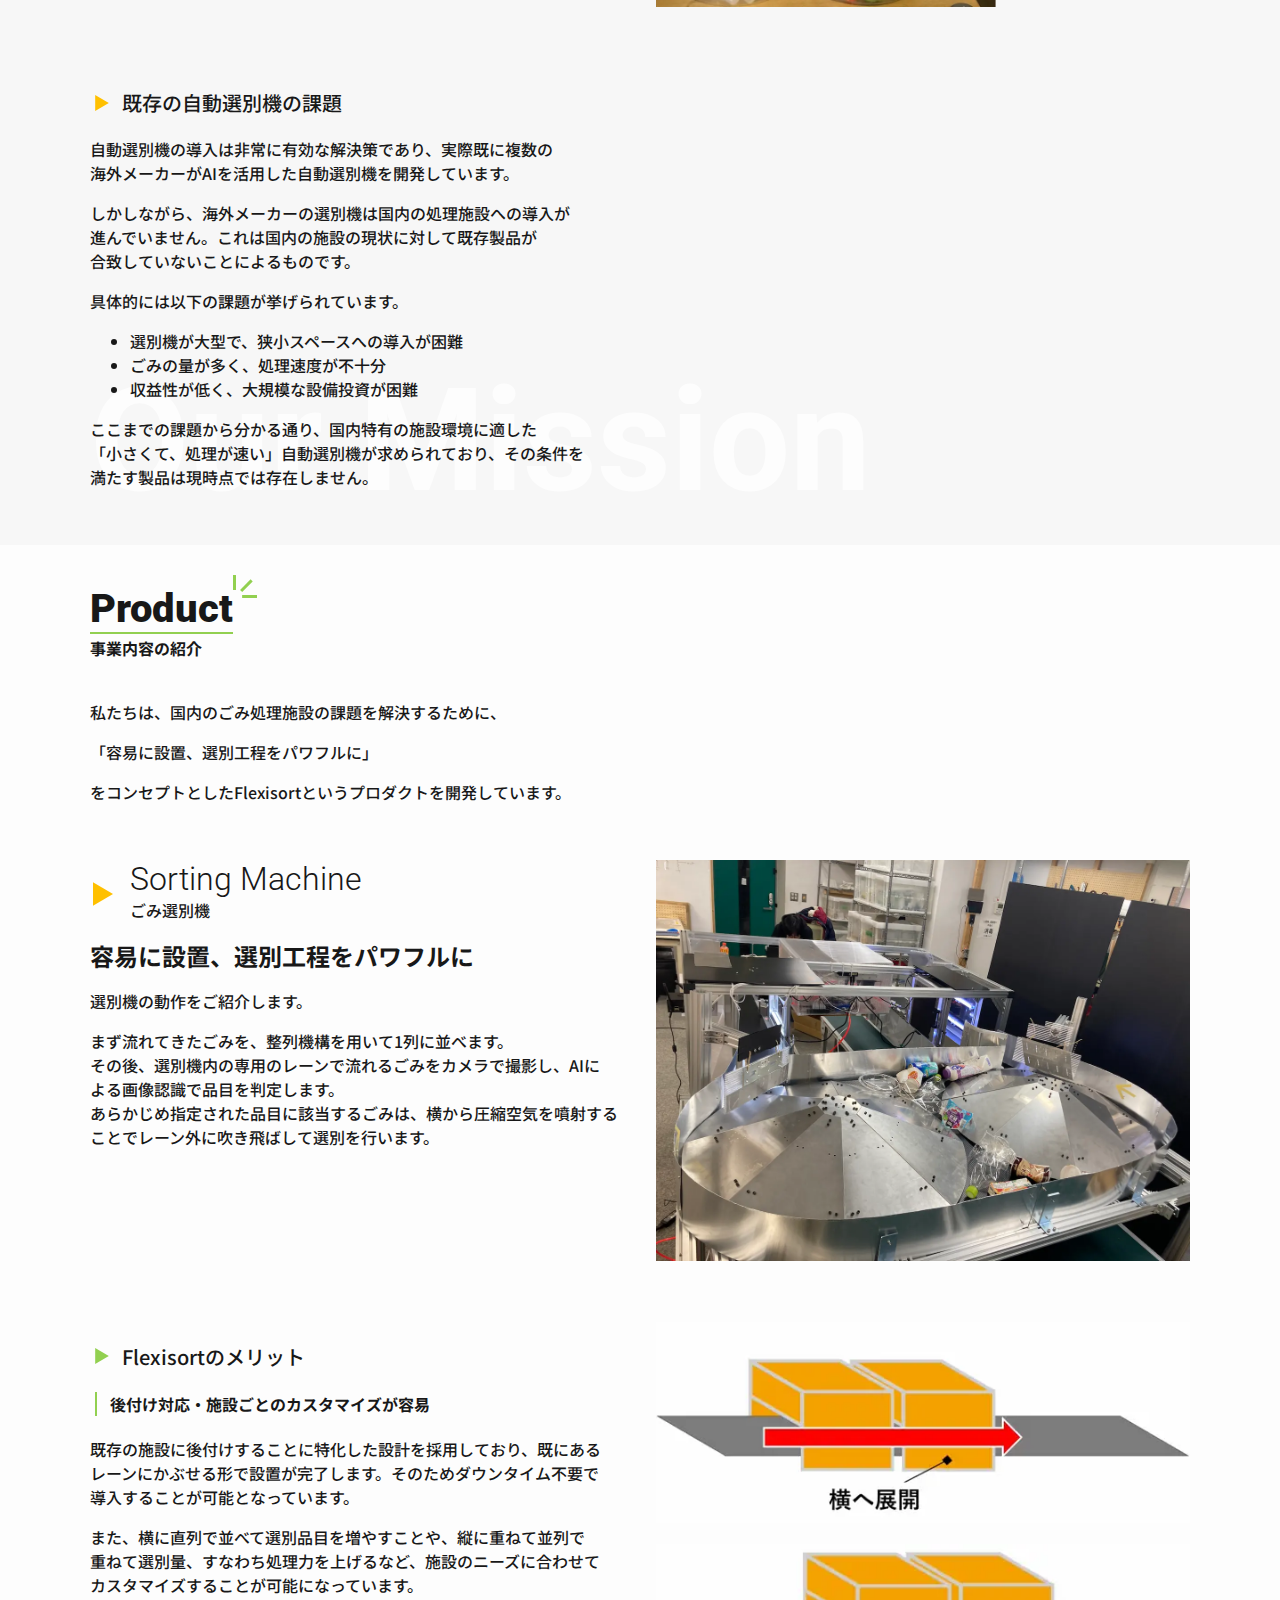
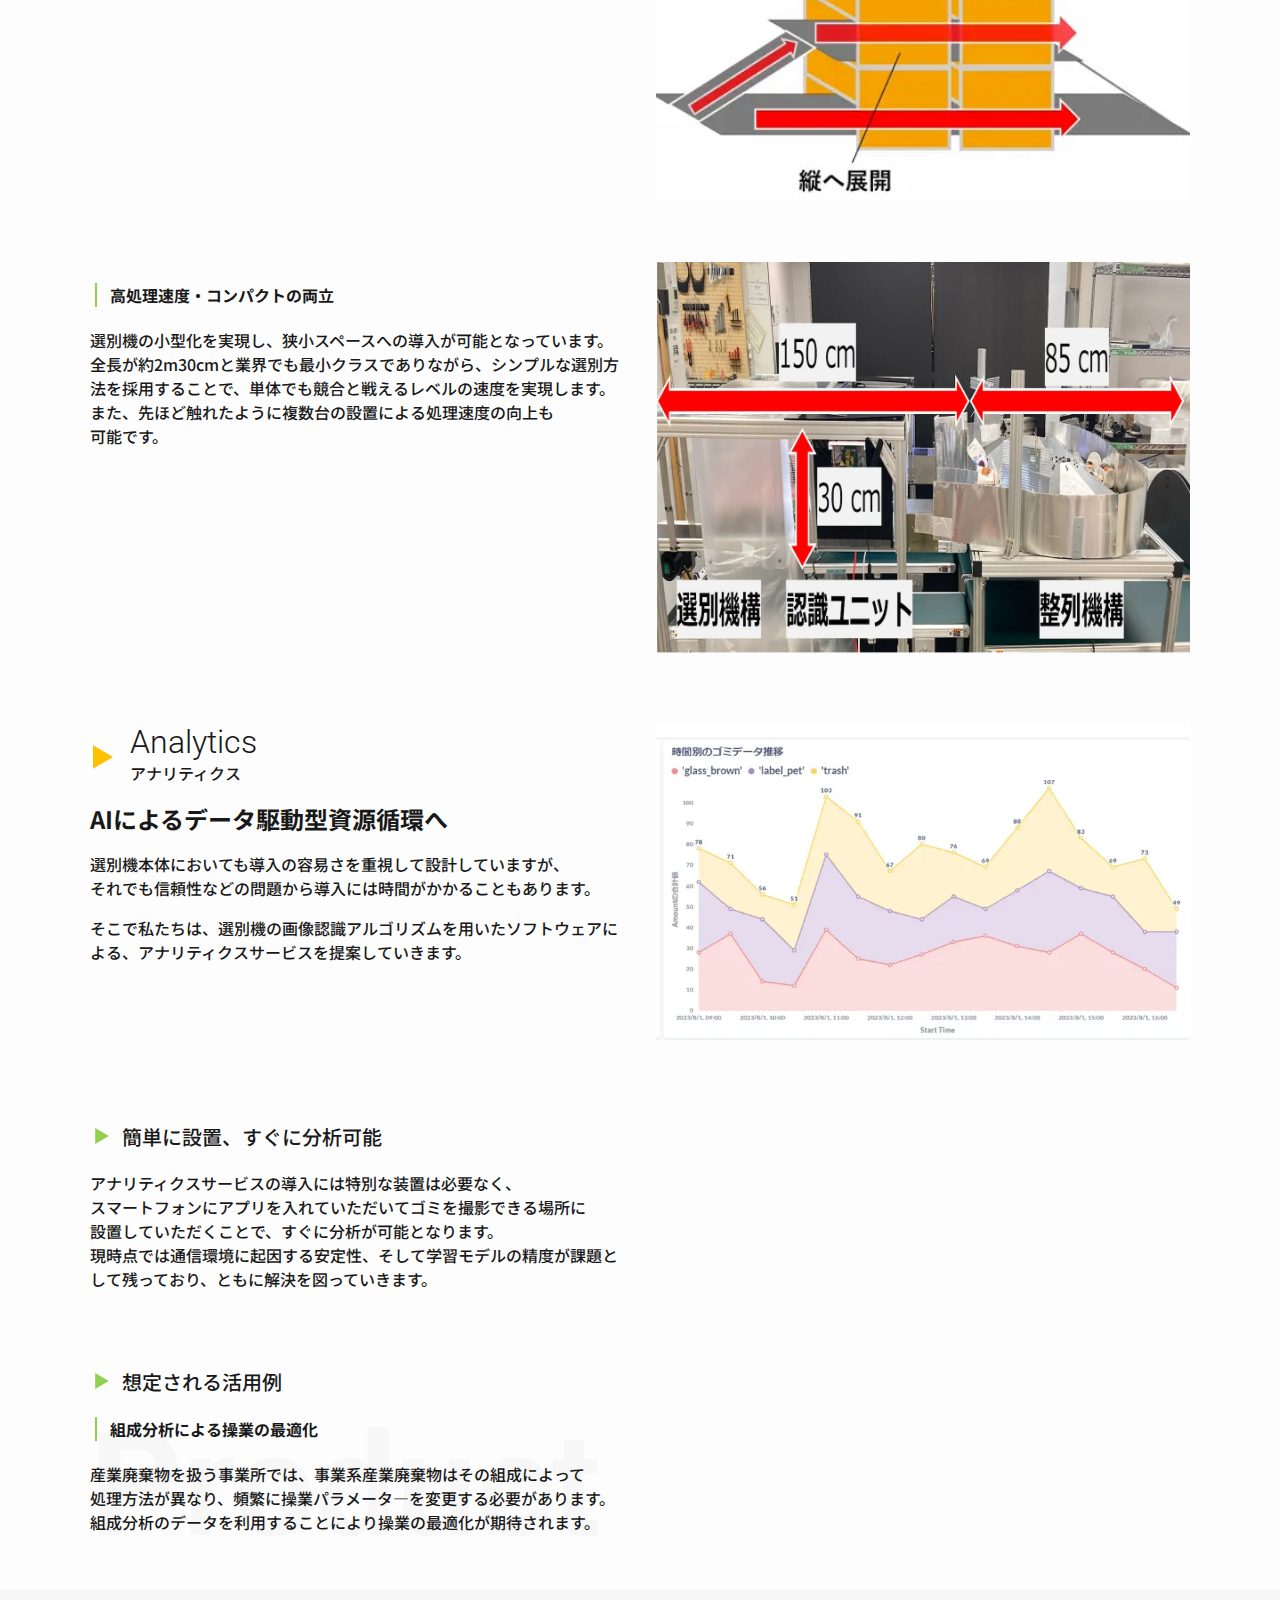
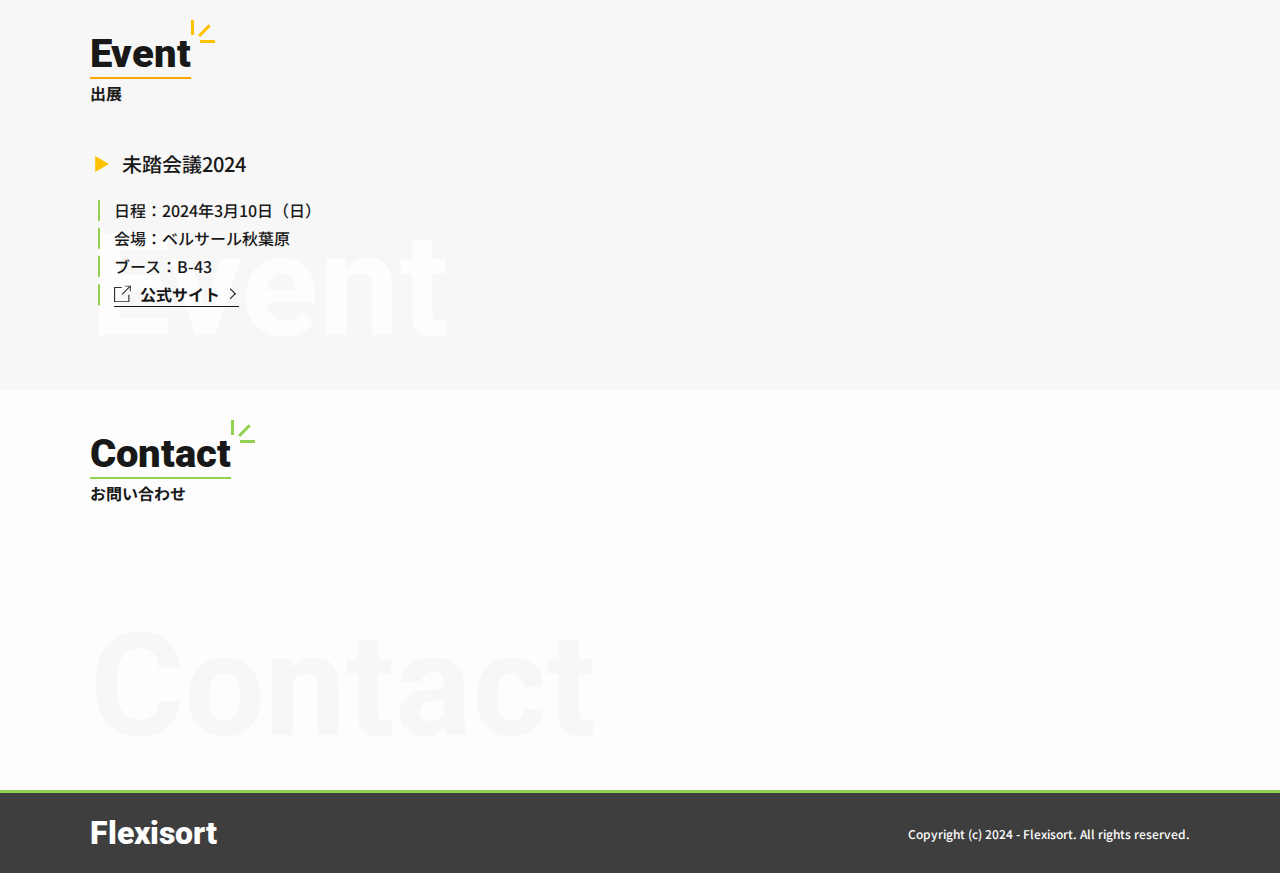
==== commit eb689443: "画像" ====
--- a/index.html
+++ b/index.html
@@ -41,7 +41,7 @@
                     </a>
                 </div>
                 <label class = "menu-three-bar-btn">
-                    <input type="checkbox">
+                    <input type="checkbox" id = "mb-menu-chkbox">
                     <div class = "bars">
                         <span></span>
                         <span></span>
@@ -136,7 +136,7 @@
                             </p>
                         </div>
                         <div class = "image">
-                            <img src = "/static/img/circular.png" alt = "サーキュラーエコノミーの概念図">
+                            <img src = "/static/img/circular.webp" alt = "サーキュラーエコノミーの概念図">
                         </div>
                     </div>
                     <div class = "section-container">
@@ -160,7 +160,7 @@
                             </p>
                         </div>
                         <div class = "image">
-                            <img src = "/static/img/recycle-flow-overview.png" alt = "資源ごみのリサイクル手順の概要図">
+                            <img src = "/static/img/recycle-flow-overview.webp" alt = "資源ごみのリサイクル手順の概要図">
                         </div>
                     </div>
                     <div class = "section-container">
@@ -193,7 +193,7 @@
                             </p>-->
                         </div>
                         <div class = "image">
-                            <img src = "/static/img/recycle-flow-in-facility.png" alt = "資源ごみのリサイクル手順の概要図">
+                            <img src = "/static/img/recycle-flow-in-facility.webp" alt = "資源ごみのリサイクル手順の概要図">
                             <!--<img src = "/static/img/image1.webp" alt = "現在のごみ処理施設の様子。手作業が中心となっている。">-->
                         </div>
                     </div>
@@ -223,7 +223,7 @@
                             </p>
                         </div>
                         <div class = "image">
-                            <img src = "/static/img/recycle-manual-work-risk.png" alt = "手作業での選別工程における怪我の危険性について。処分されたペットボトルに家庭用注射針が入れてある写真">
+                            <img src = "/static/img/recycle-manual-work-risk.webp" alt = "手作業での選別工程における怪我の危険性について。処分されたペットボトルに家庭用注射針が入れてある写真">
                         </div>
                     </div>
                     <div class = "section-container">
@@ -322,8 +322,8 @@
                             </p>
                         </div>
                         <div class = "image">
-                            <img src = "/static/img/sorting-machine-horizonal.png" alt = "選別機を横に直列で展開することで選別の分類数を増やすことが可能">
-                            <img src = "/static/img/sorting-machine-vertical.png" alt = "選別機を縦に並列で展開することで選別の処理力を上げることが可能">
+                            <img src = "/static/img/sorting-machine-horizonal.webp" alt = "選別機を横に直列で展開することで選別の分類数を増やすことが可能">
+                            <img src = "/static/img/sorting-machine-vertical.webp" alt = "選別機を縦に並列で展開することで選別の処理力を上げることが可能">
                         </div>
                     </div>
                     <div class = "section-container">
@@ -342,7 +342,7 @@
                             </p>
                         </div>
                         <div class = "image">
-                            <img src = "/static/img/sorting-machine-size.png" alt = "選別機の大きさ。整列機構を含めても最小クラス。">
+                            <img src = "/static/img/sorting-machine-size.webp" alt = "選別機の大きさ。整列機構を含めても最小クラス。">
                         </div>
                     </div>
                     <div id = "analytics" class = "section-container">
--- a/css/index.css
+++ b/css/index.css
@@ -494,7 +494,7 @@
 }
 
 @media screen and (max-width: 900px) {
-    #key-visual-img-slideshow > span {
+    #key-visual:has(#key-visual-player.disabled) #key-visual-img-slideshow > span {
         /*display: inline;*/
         display: none;
     }
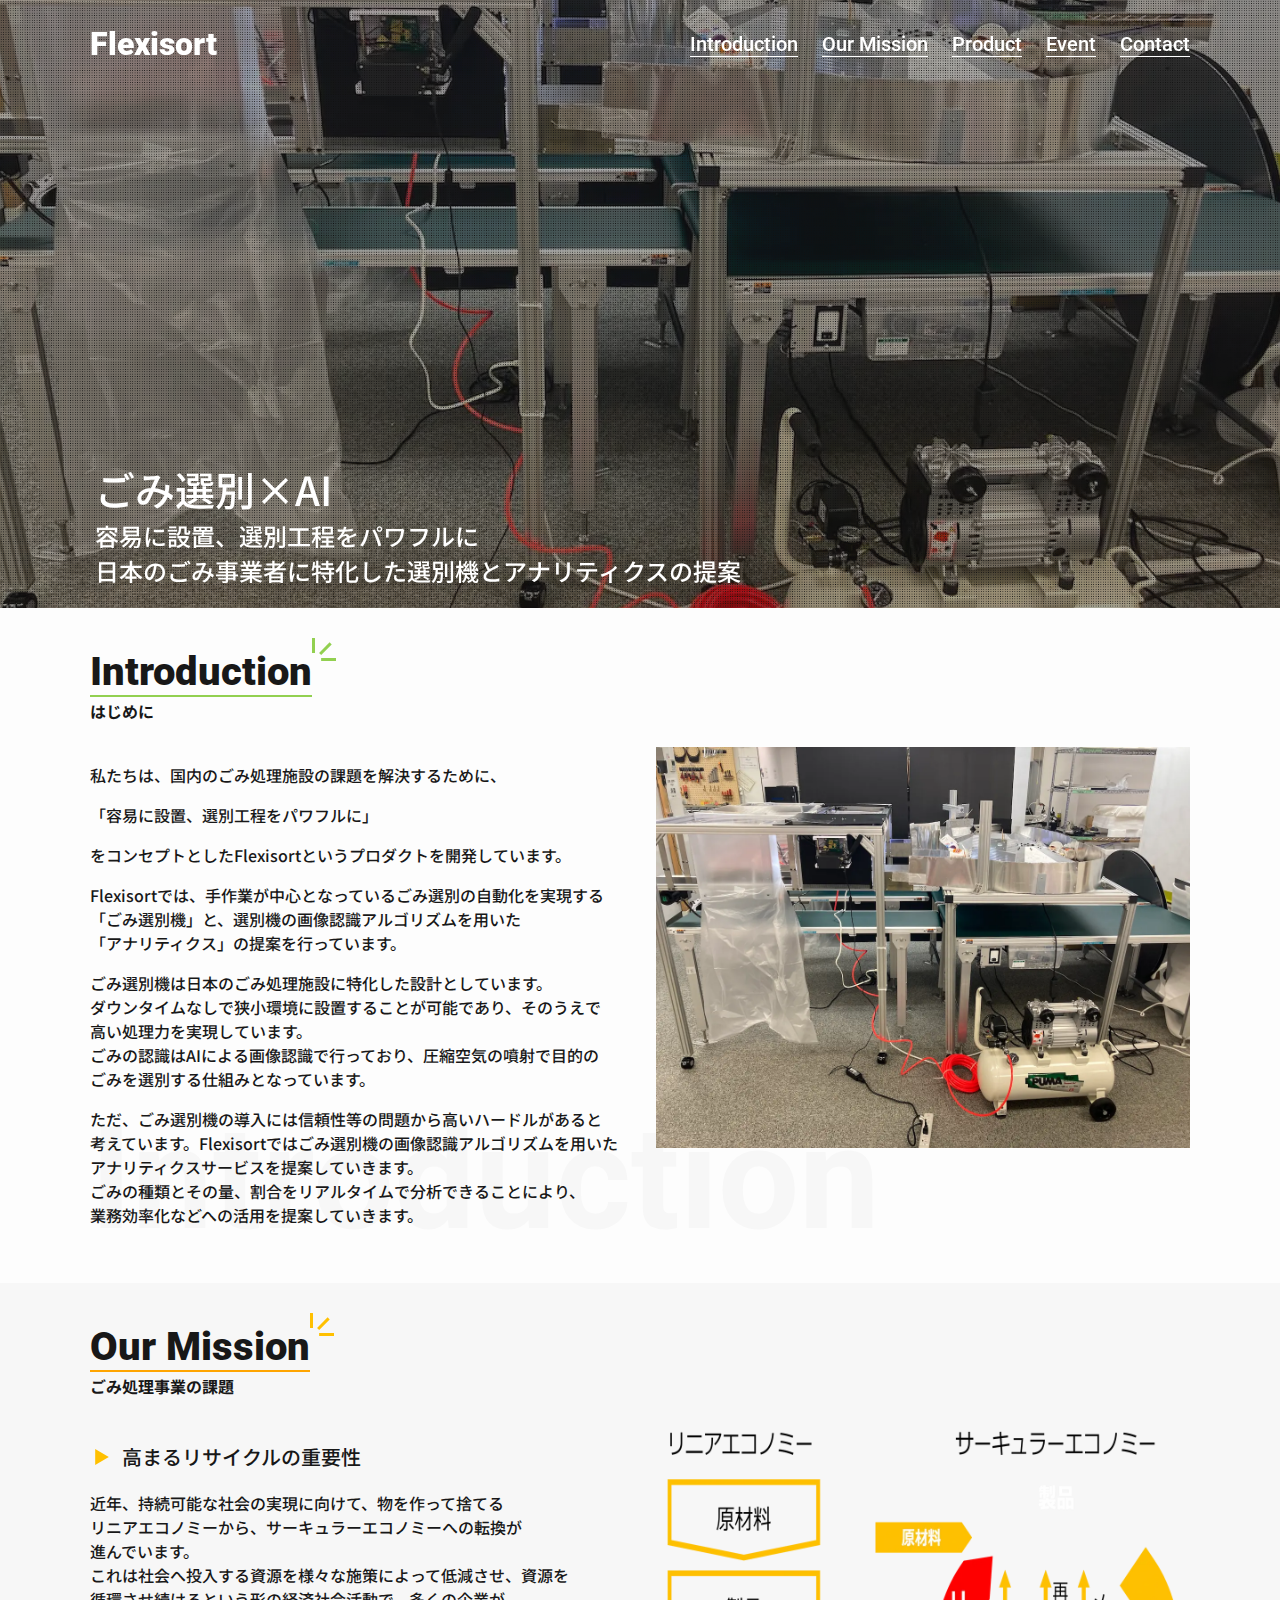
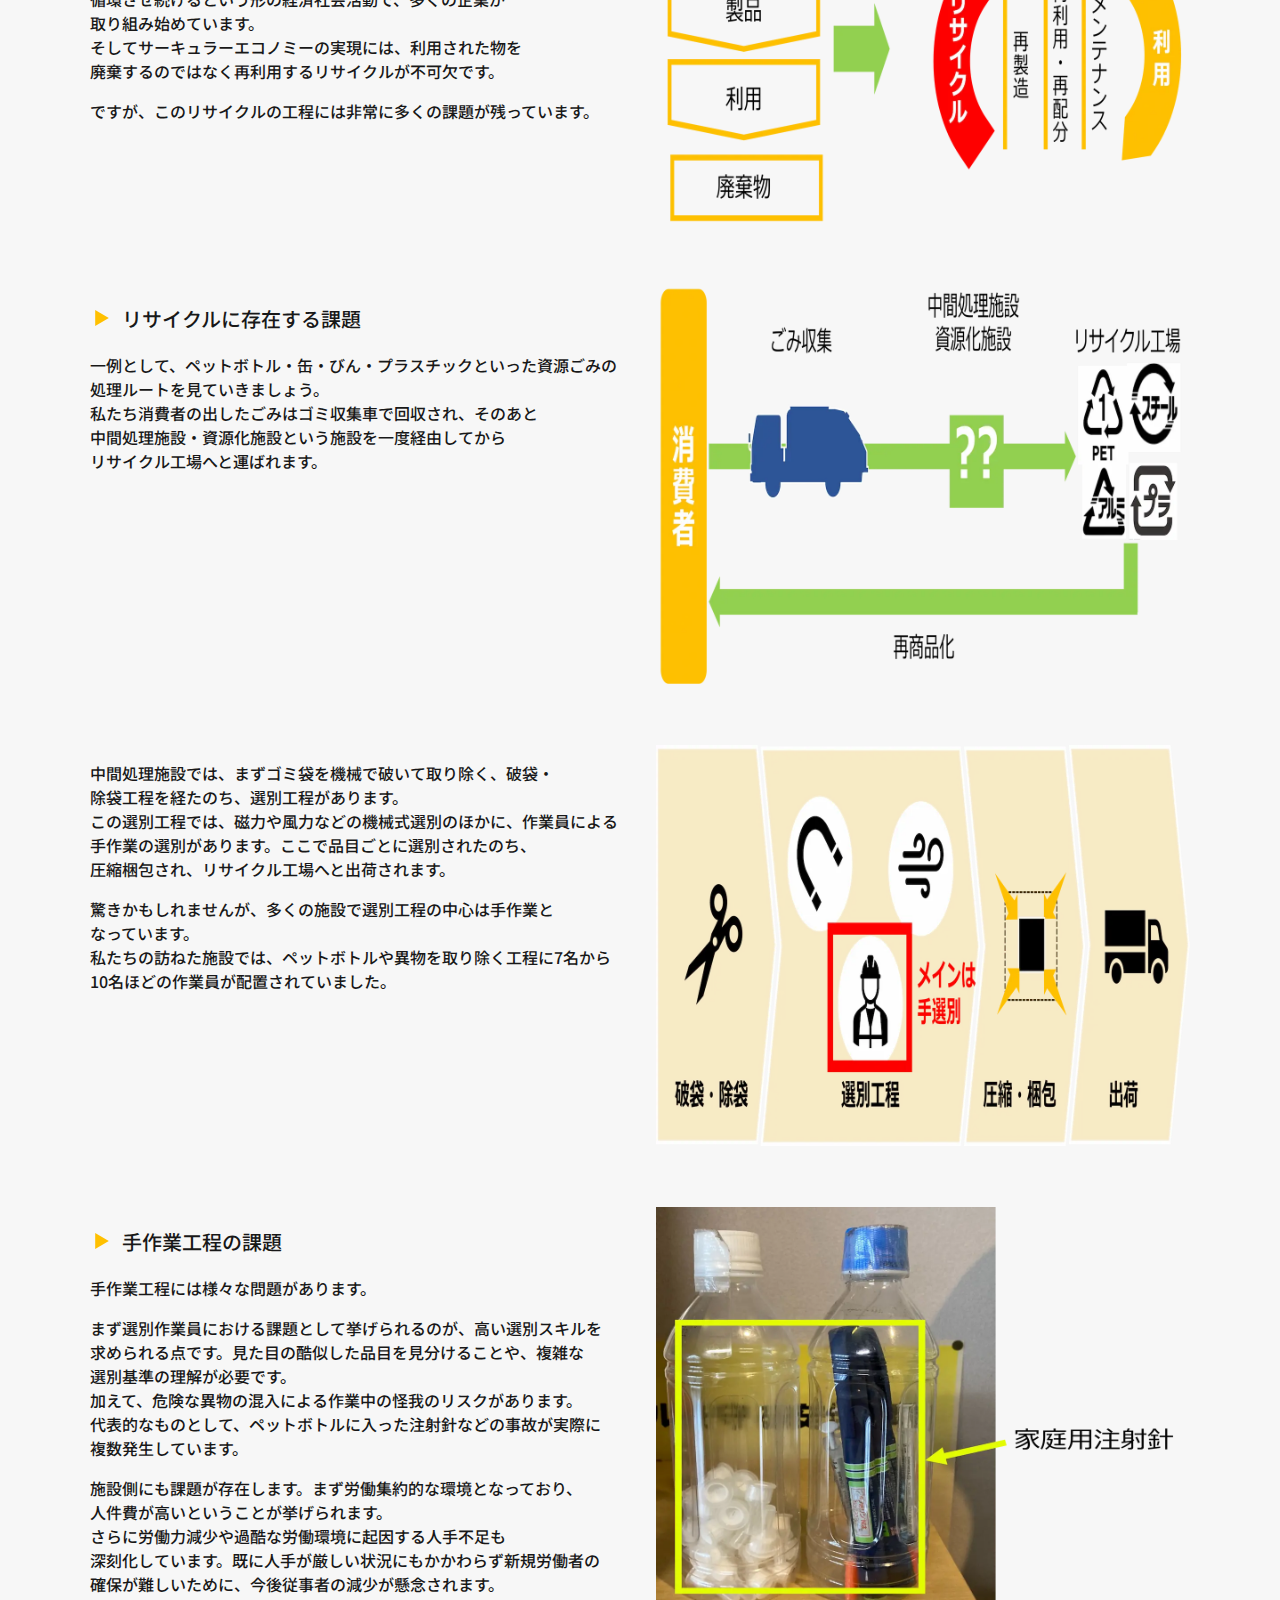
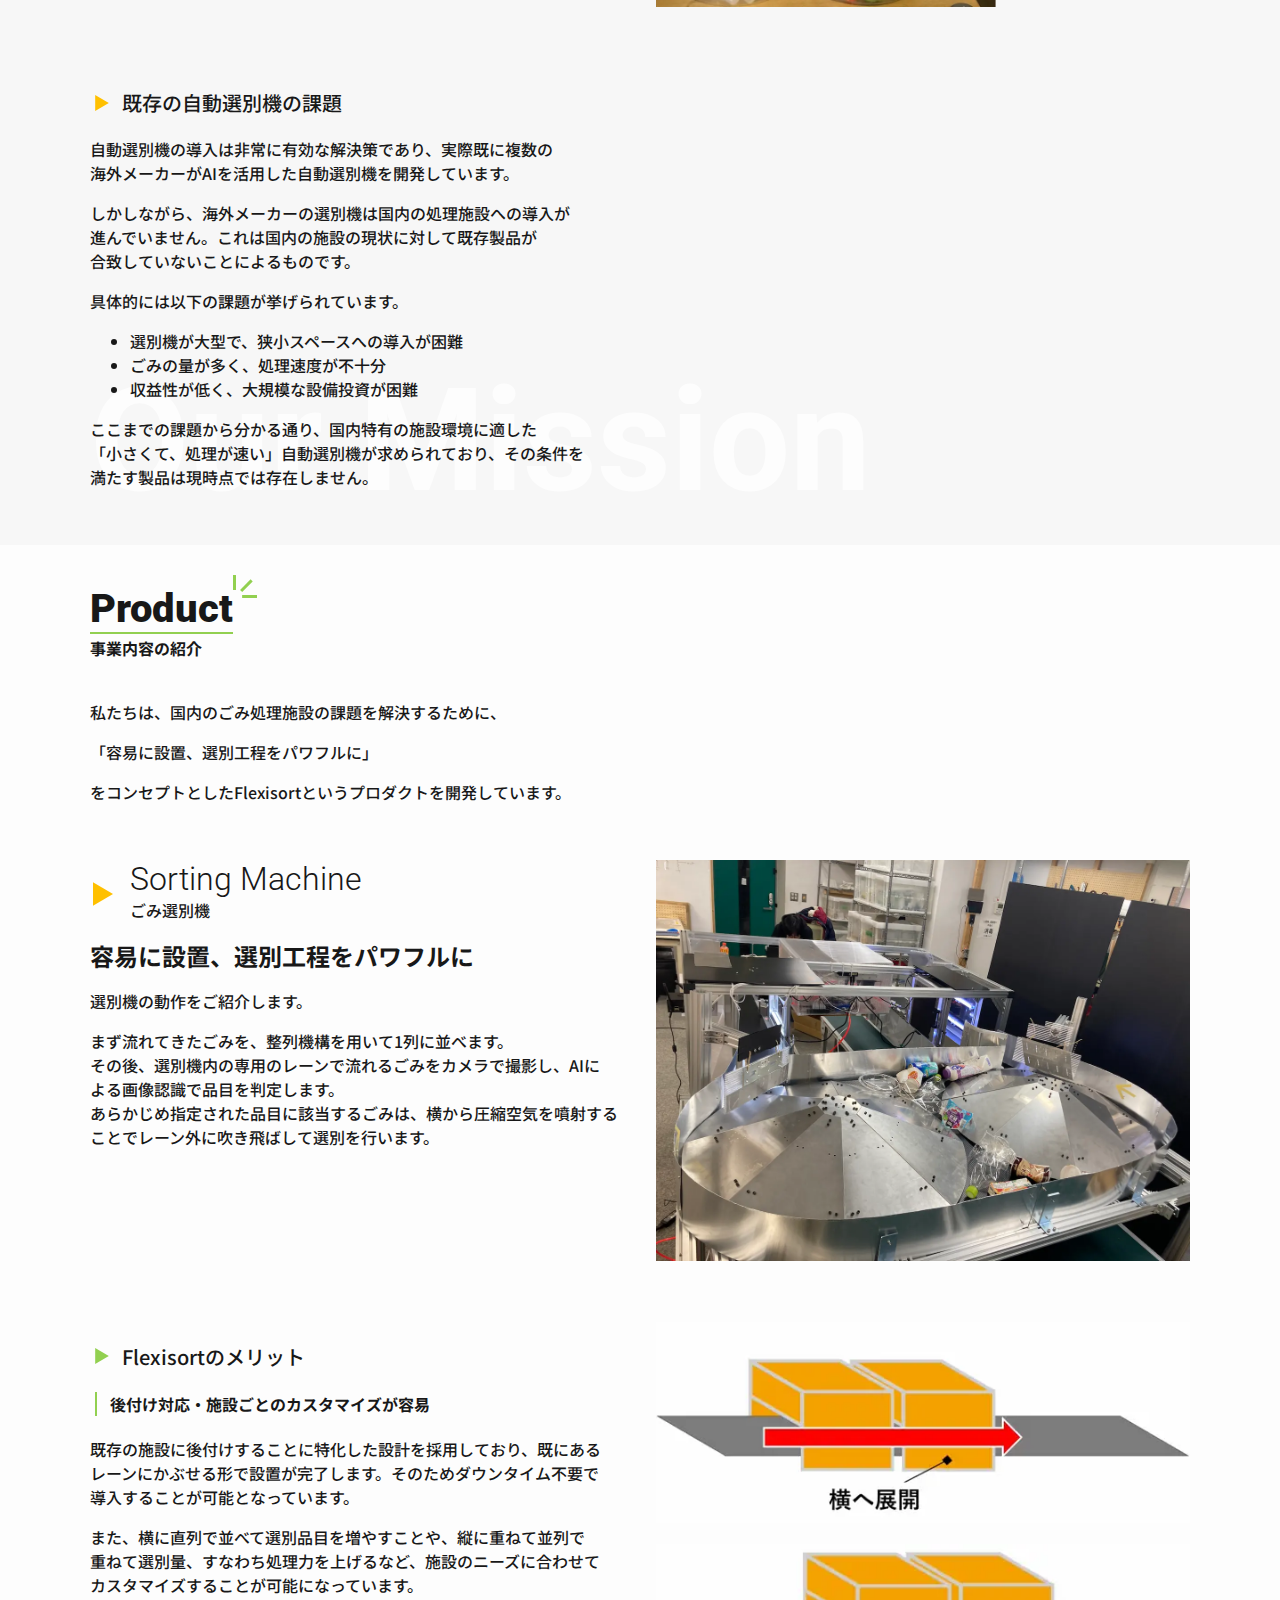
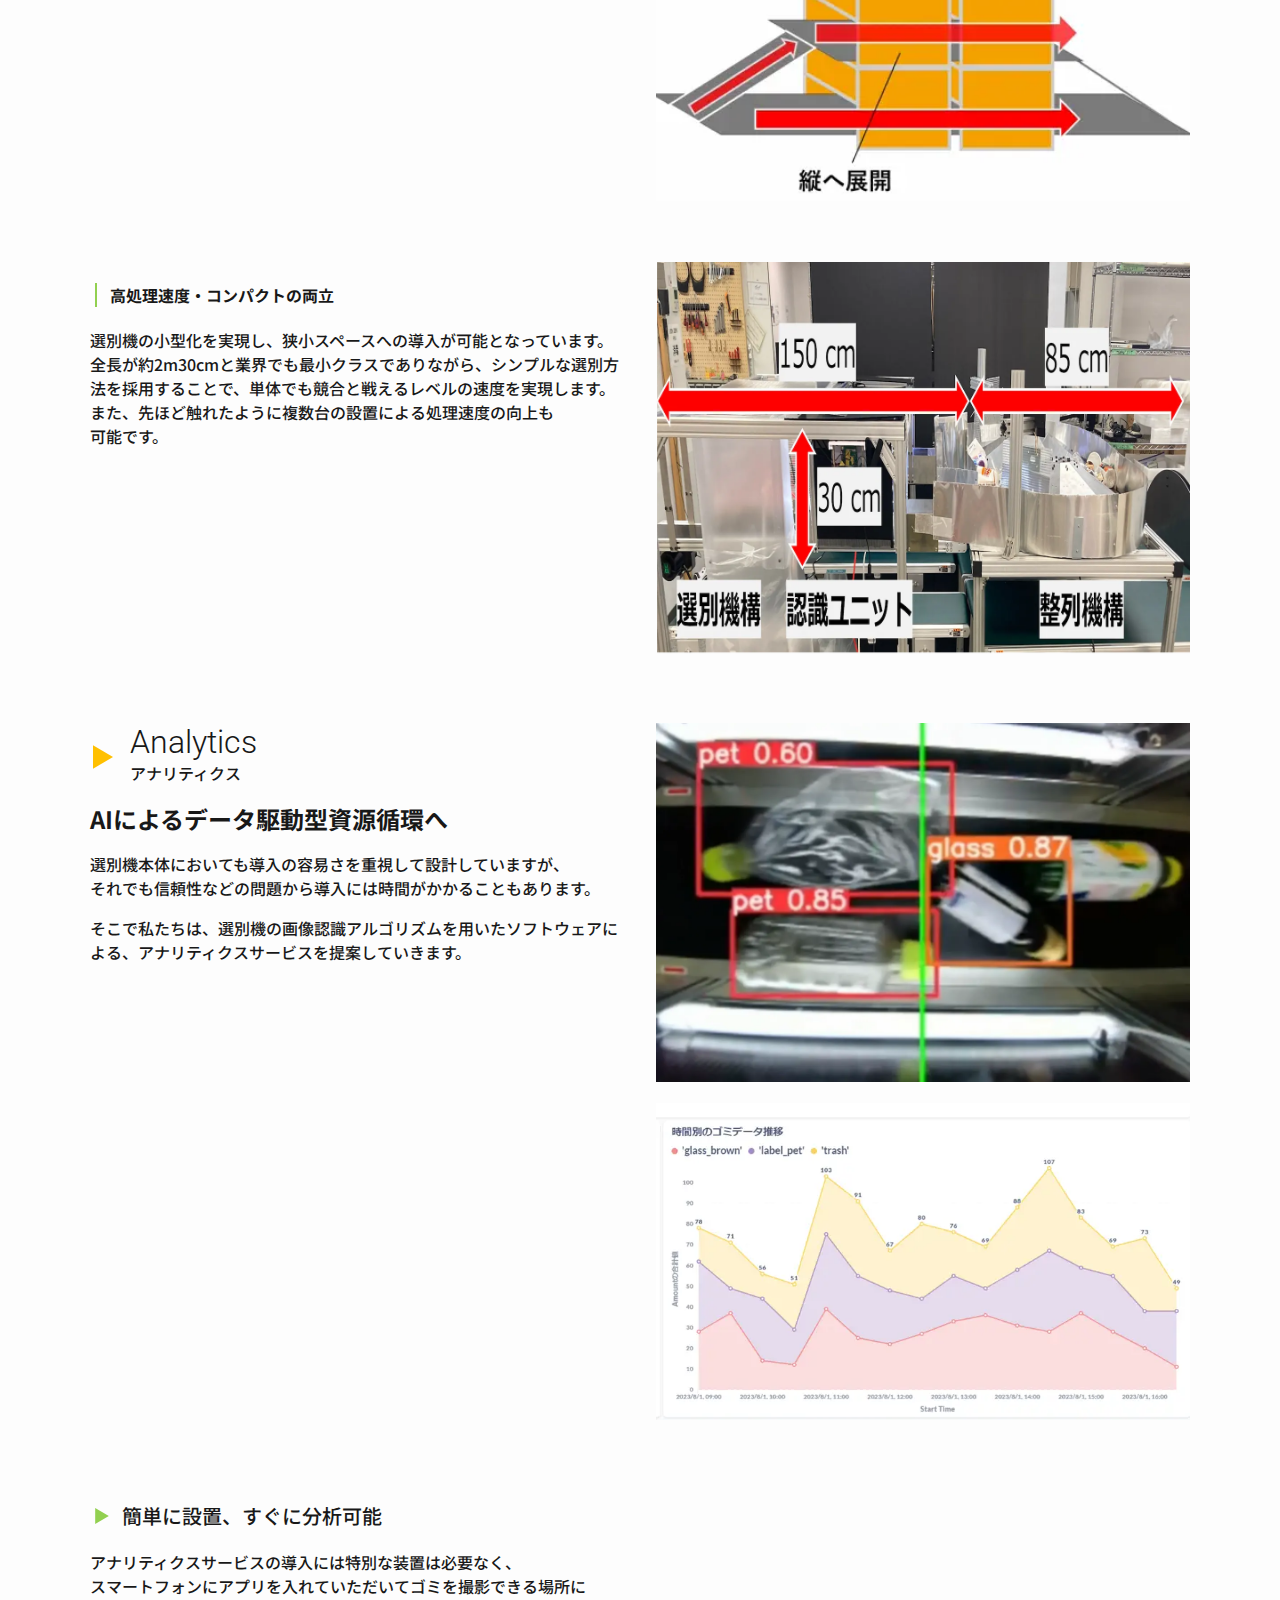
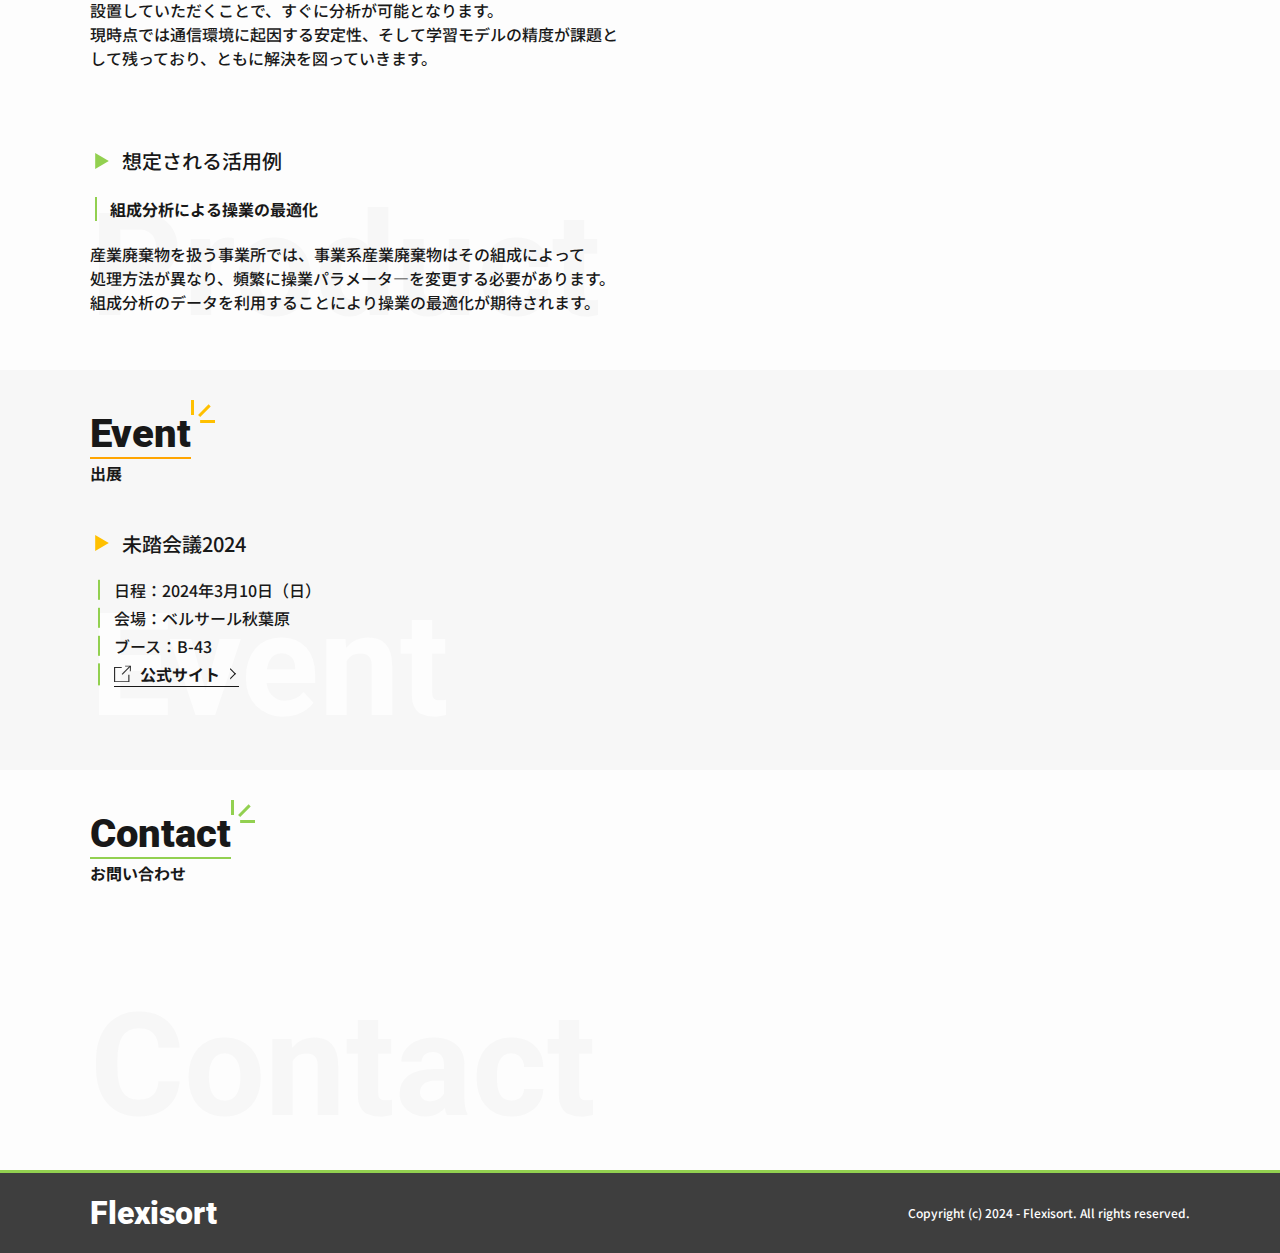
==== commit af89c0e9: "写真アプデ" ====
--- a/index.html
+++ b/index.html
@@ -193,7 +193,7 @@
                             </p>-->
                         </div>
                         <div class = "image">
-                            <img src = "/static/img/recycle-flow-in-facility.webp" alt = "資源ごみのリサイクル手順の概要図">
+                            <img src = "/static/img/recycle-flow-in-facility.webp" alt = "中間処理施設におけるリサイクル手順の概要図">
                             <!--<img src = "/static/img/image1.webp" alt = "現在のごみ処理施設の様子。手作業が中心となっている。">-->
                         </div>
                     </div>
@@ -303,7 +303,7 @@
                             </p>
                         </div>
                         <div class = "image">
-                            <img src = "/static/img/test.webp" alt = "Flexisortのイメージ">
+                            <img src = "/static/img/IMG_7095.webp" alt = "Flexisortのイメージ">
                         </div>
                     </div>
                     <div class = "section-container">
@@ -363,7 +363,7 @@
                             </p>
                         </div>
                         <div class = "image">
-                            <!--<img src = "/static/img/analytics_detect.webp" alt = "アナリティクスの画像認識の様子">-->
+                            <img src = "/static/img/analytics_detect.webp" alt = "アナリティクスの画像認識の様子">
                             <img src = "/static/img/analytics_graph.webp" alt = "アナリティクスのダッシュボードの様子">
                         </div>
                     </div>
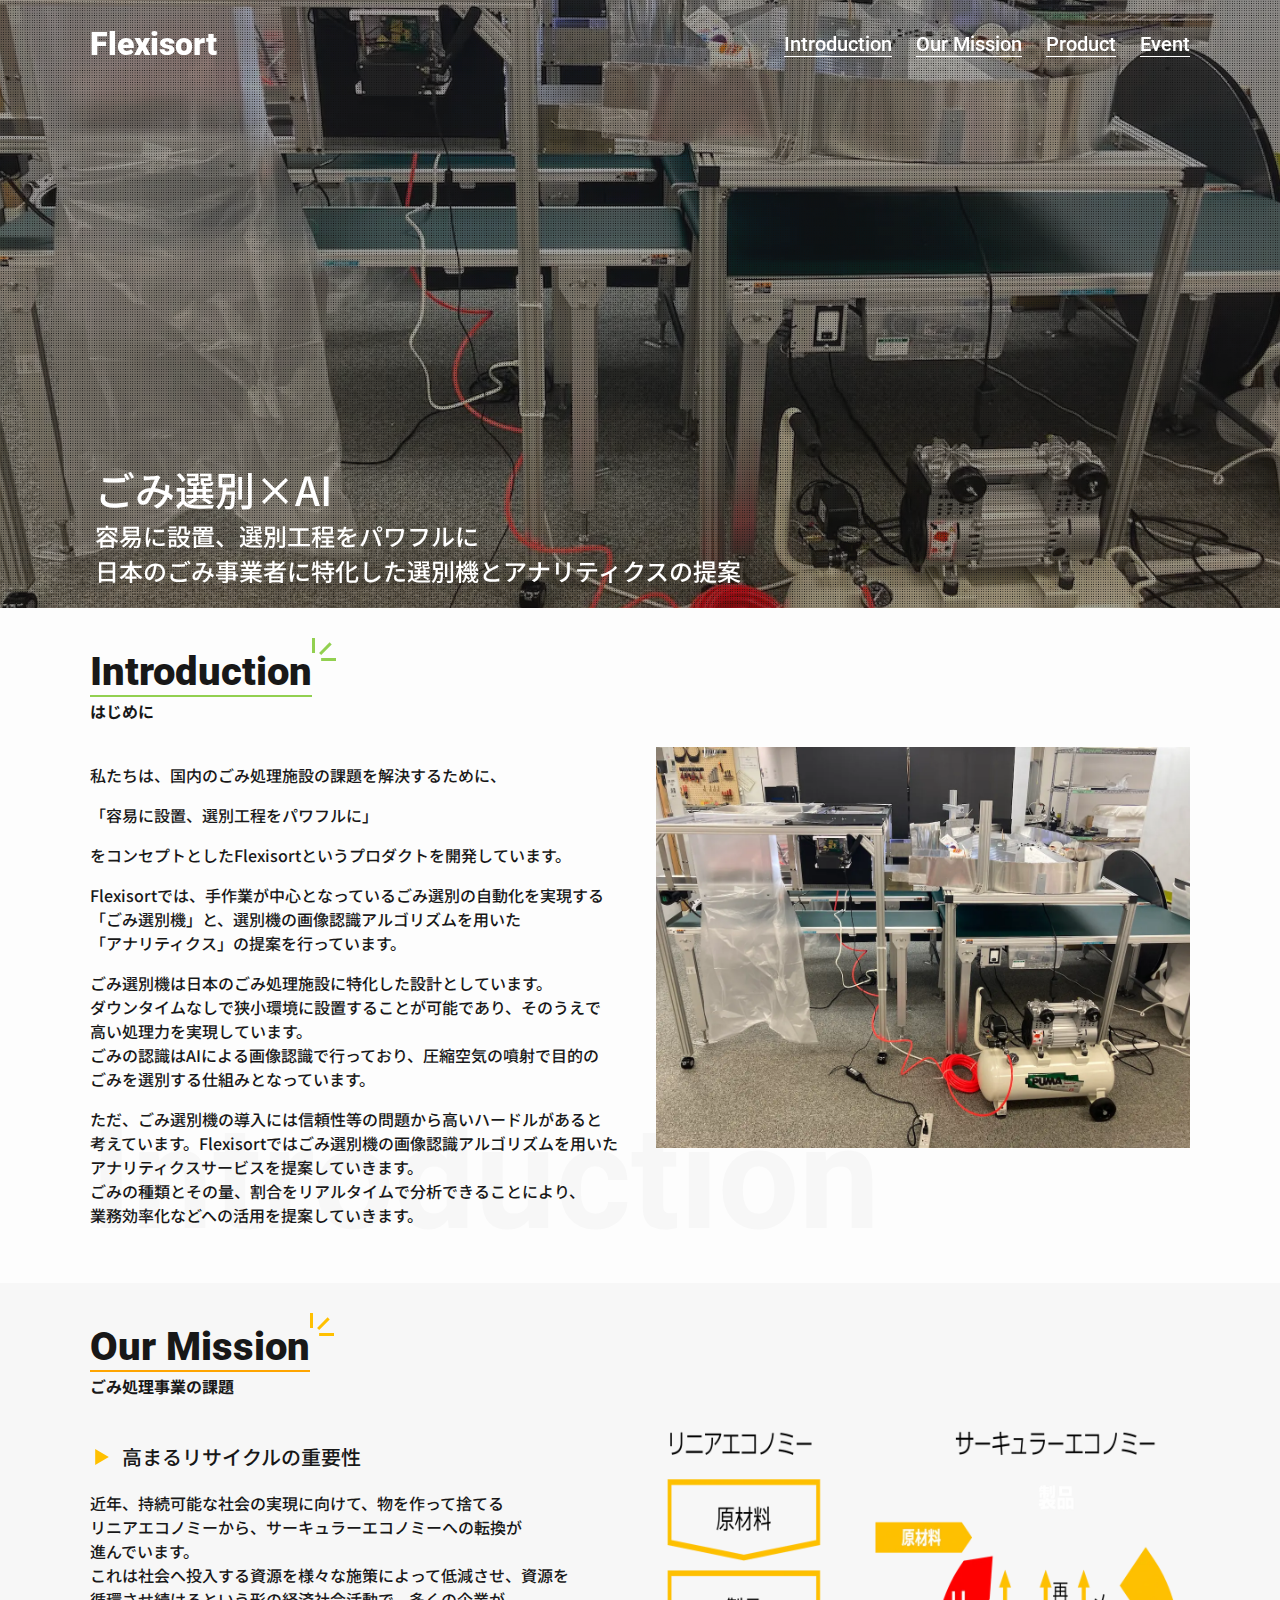
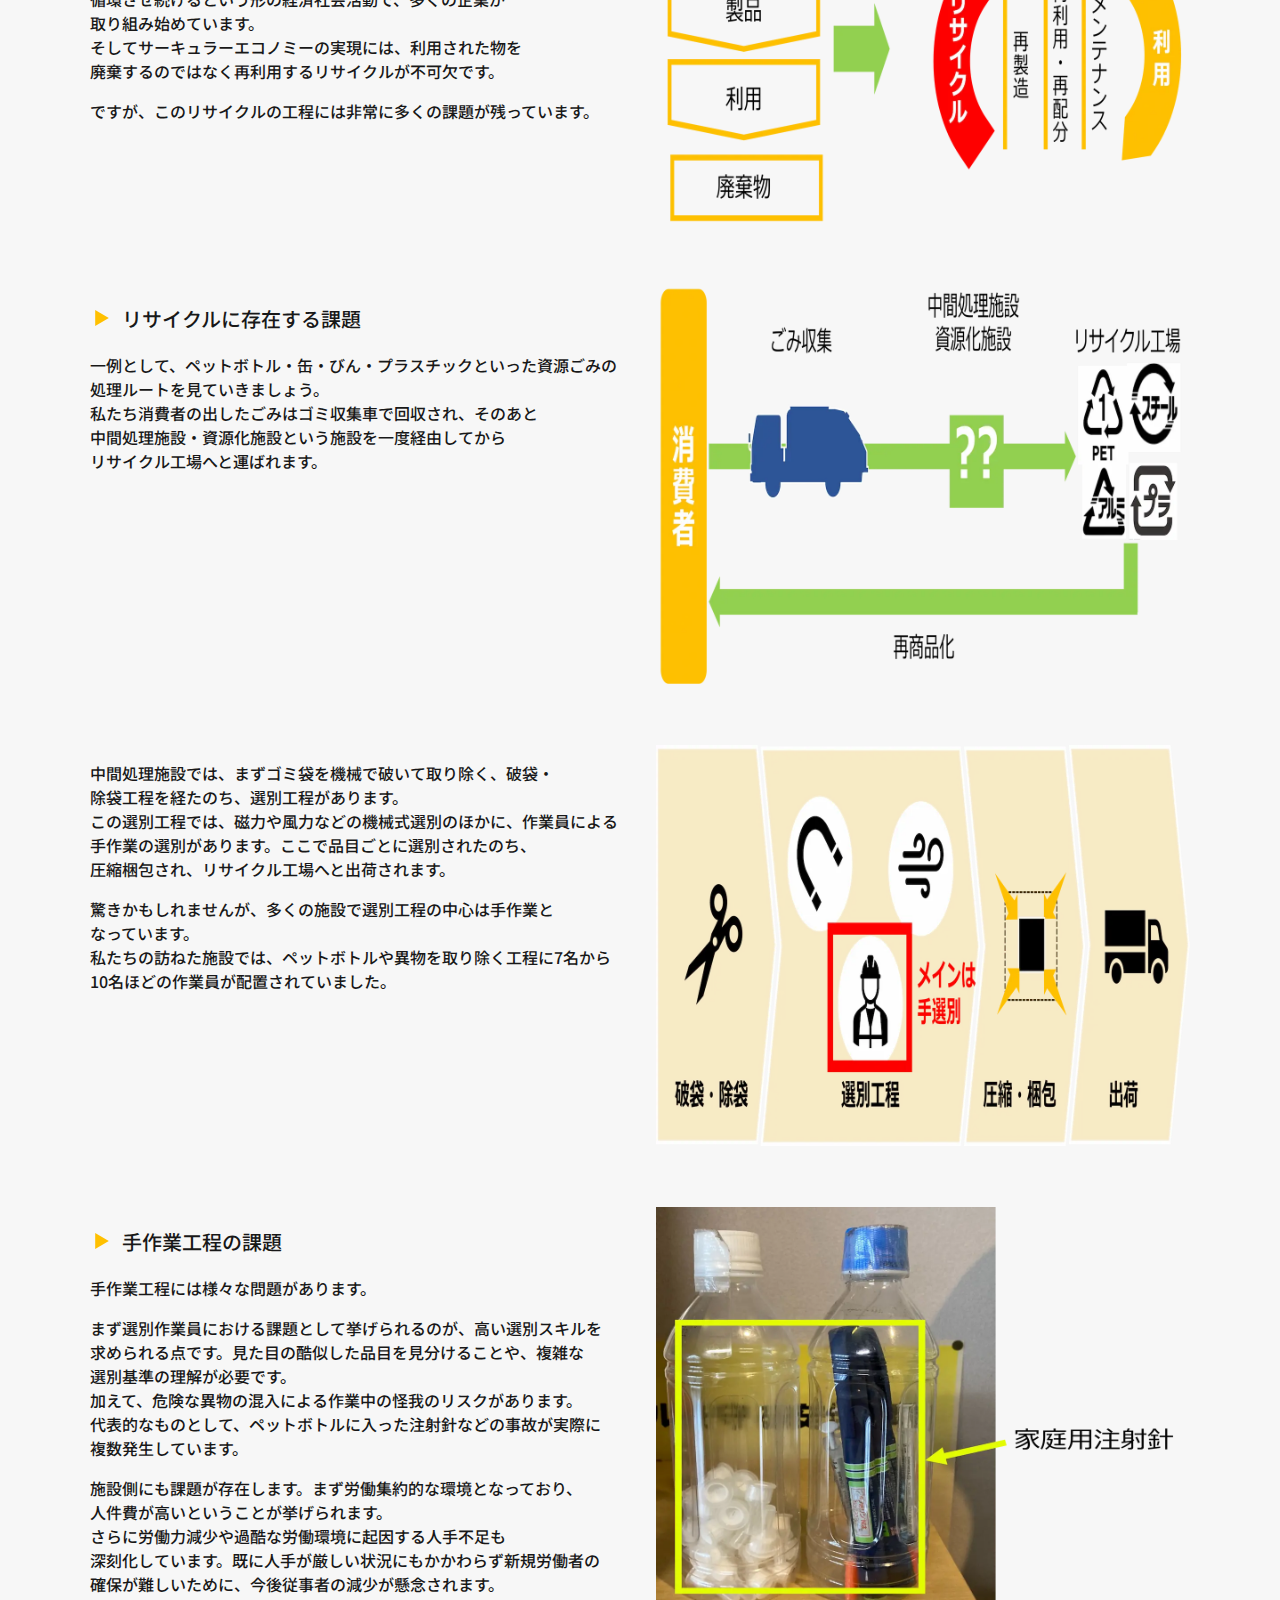
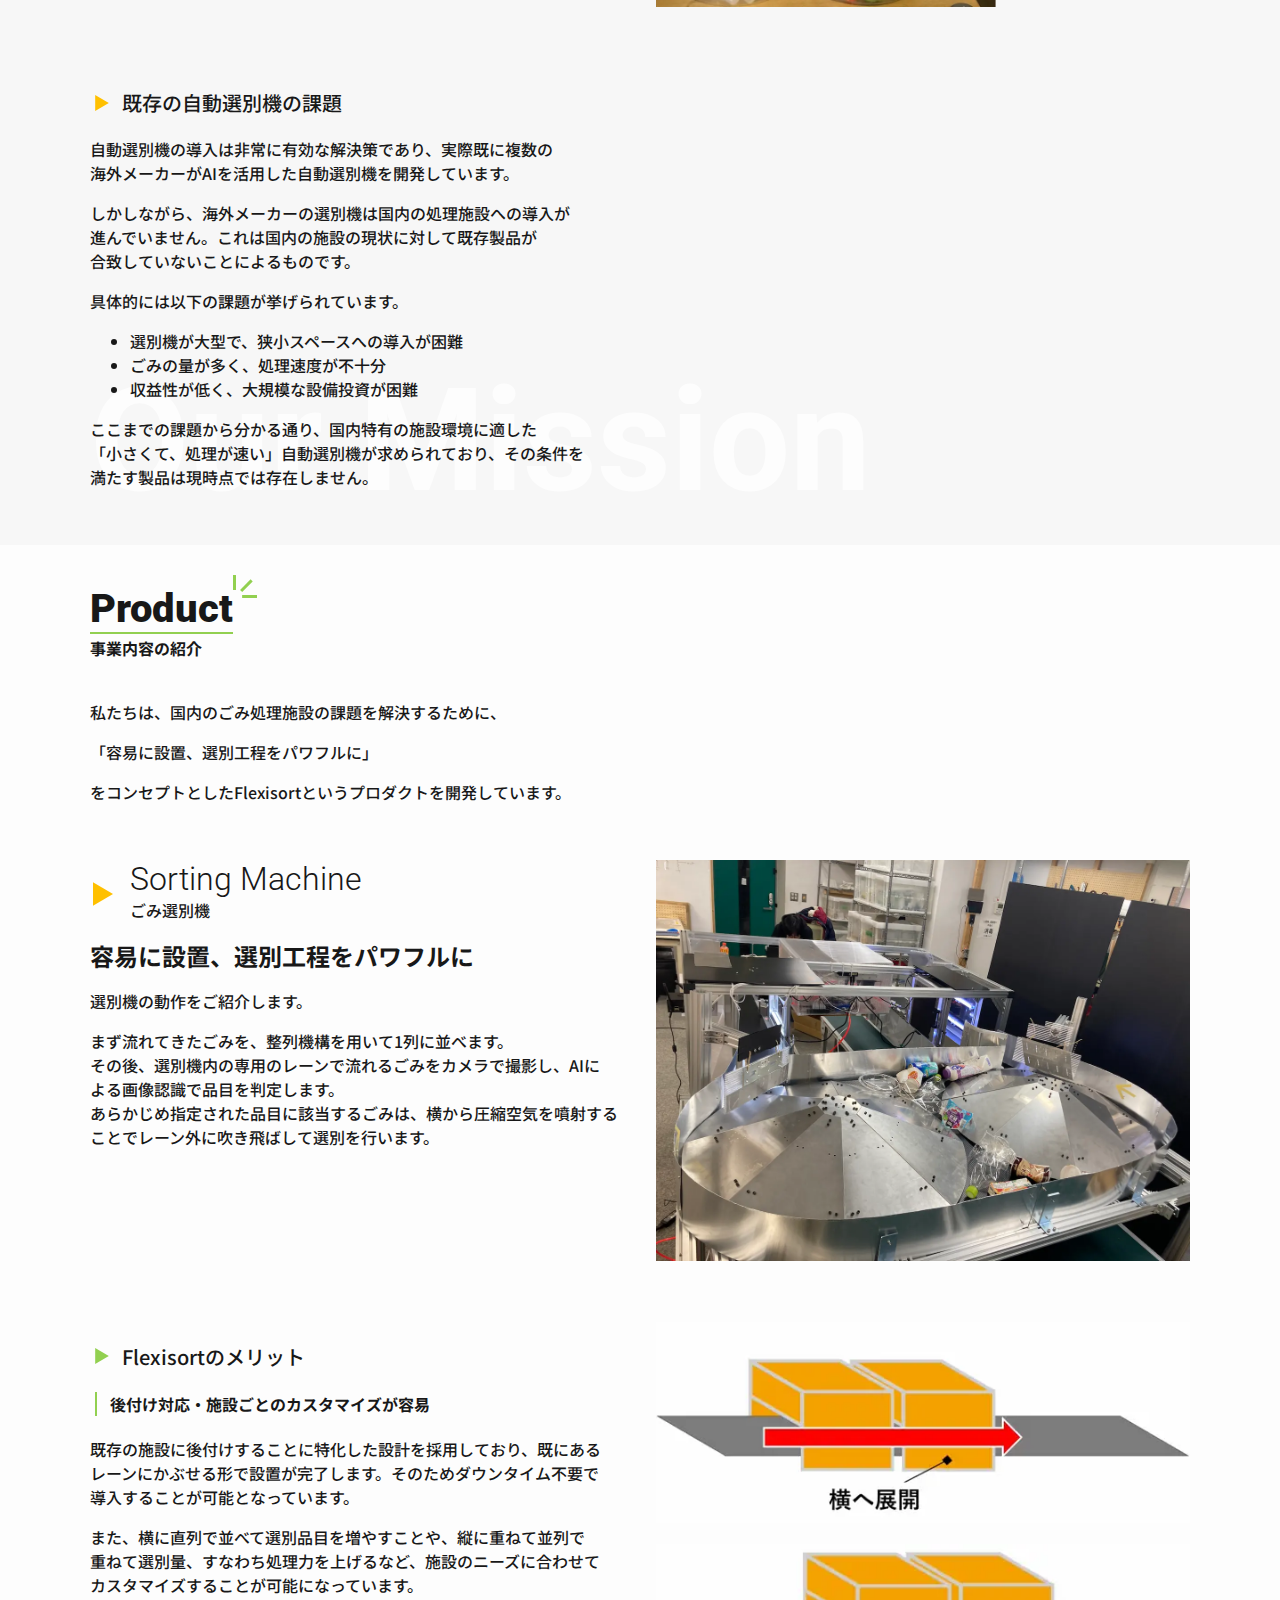
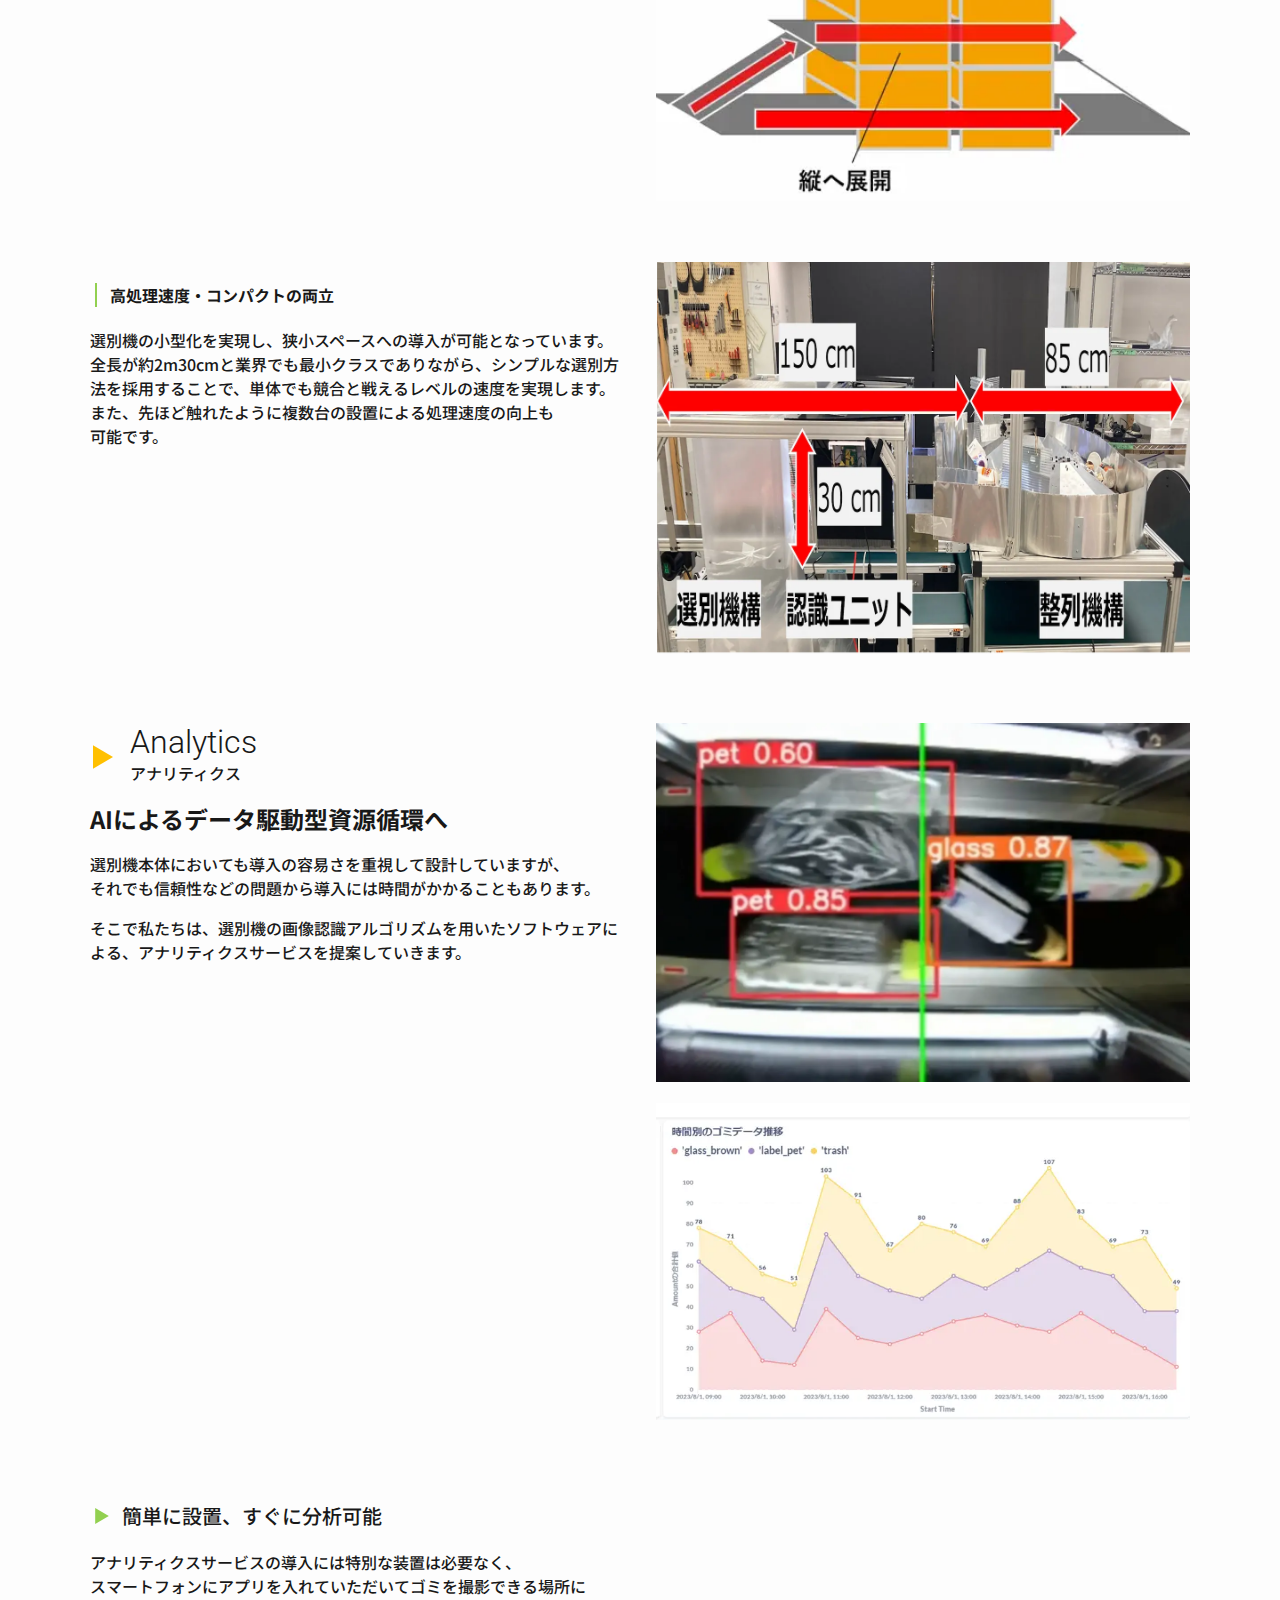
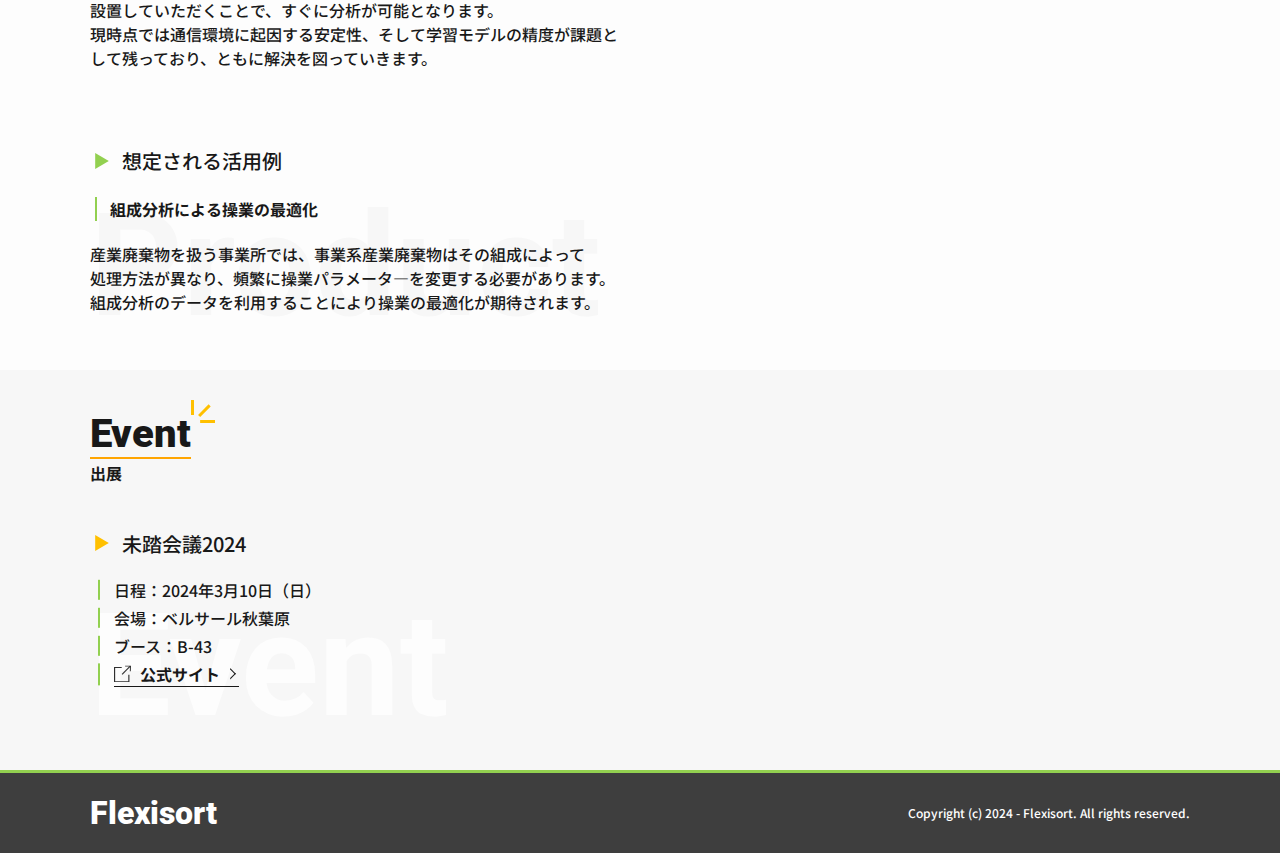
==== commit 61522b9a: "delete contact" ====
--- a/index.html
+++ b/index.html
@@ -59,7 +59,7 @@
                         <li><a href = "#product"><div>Product</div><div>事業内容の紹介</div></a></li>
                         <!--<li><a href = "#prospect"><div>Future Prospects</div></a></li>-->
                         <li><a href = "#event"><div>Event</div><div>出展</div></a></li>
-                        <li><a href = "#contact"><div>Contact</div><div>お問い合わせ</div></a></li>
+                        <!--<li><a href = "#contact"><div>Contact</div><div>お問い合わせ</div></a></li>-->
                     </ul>
                 </nav>
             </header>
@@ -432,13 +432,13 @@
                         </div>
                     </div>
                 </section>
-                <section id = "contact">
+                <!--<section id = "contact">
                     <h1><div>Contact</div><div>お問い合わせ</div></h1>
                     <div class = "bottom-heading">Contact</div>
                     <div class = "section-container">
 
                     </div>
-                </section>
+                </section>-->
             </main>
             <footer>
                 <div id = "footer-logo">
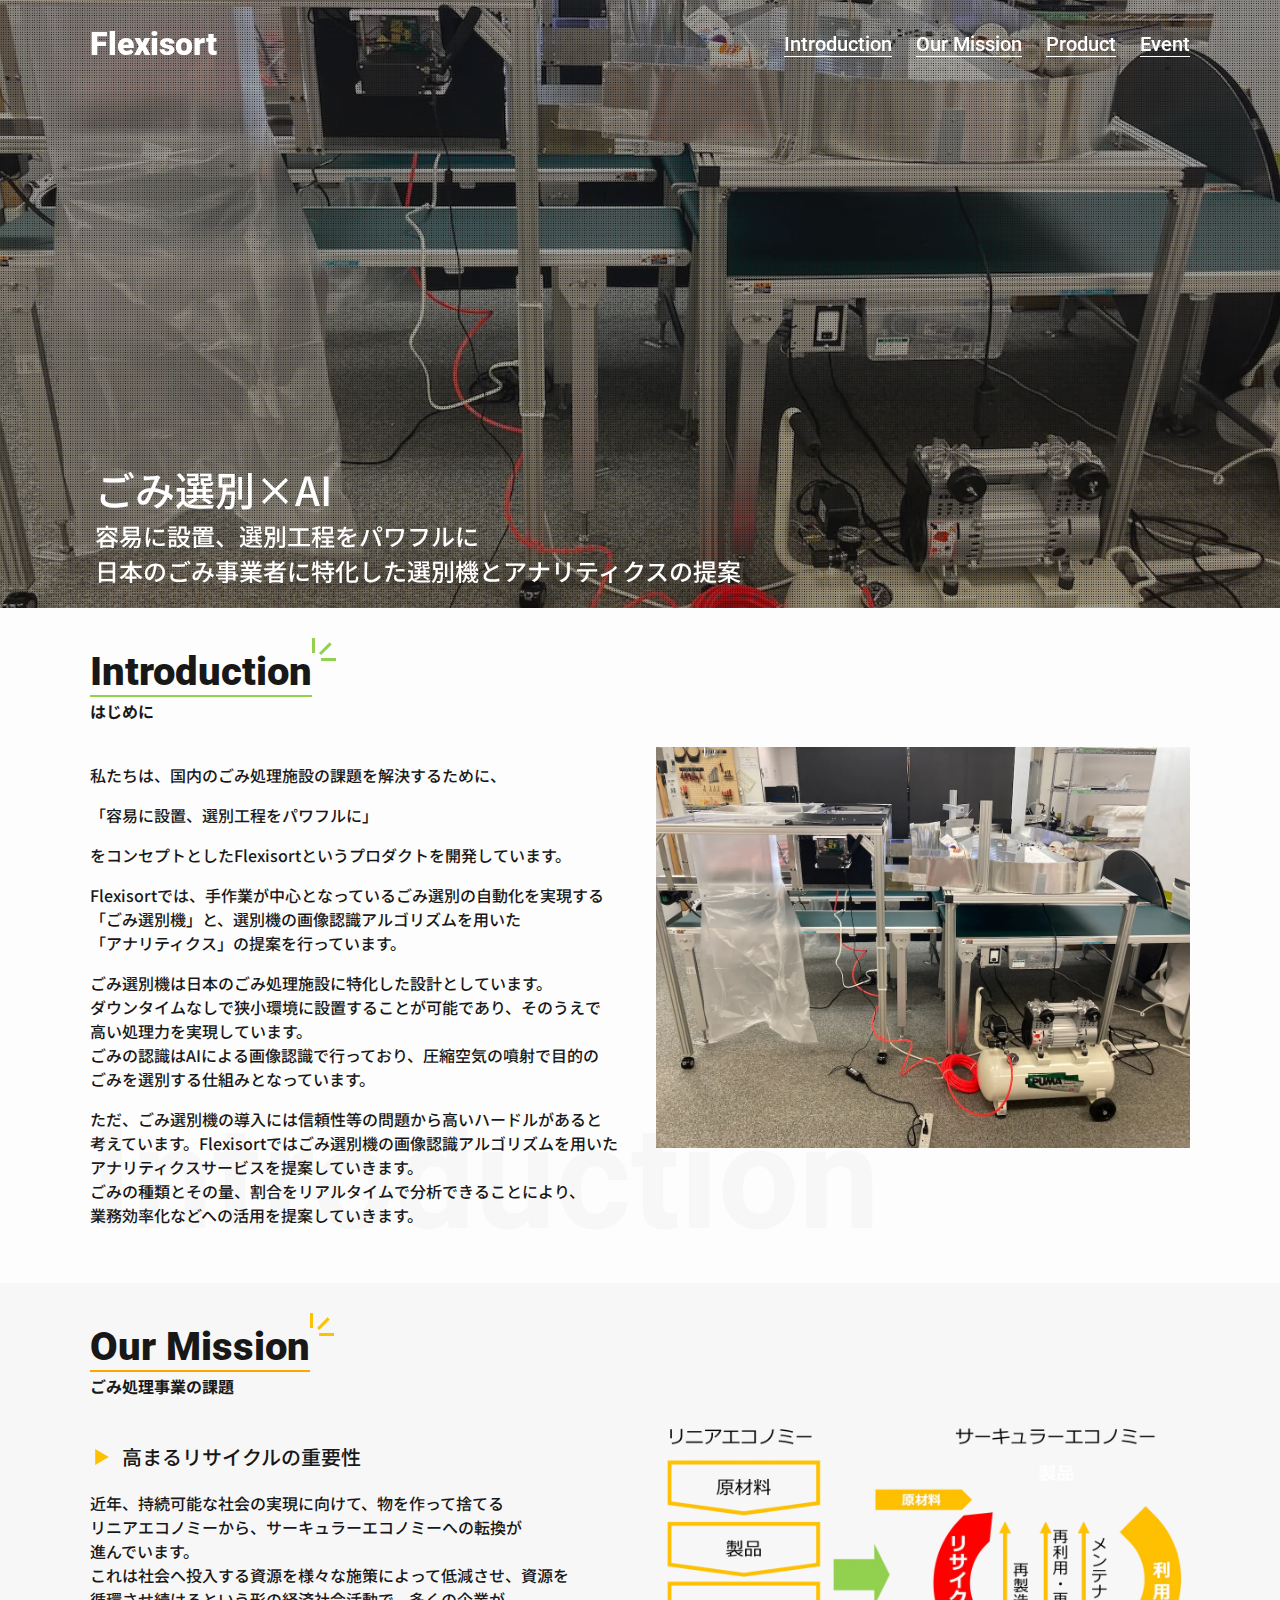
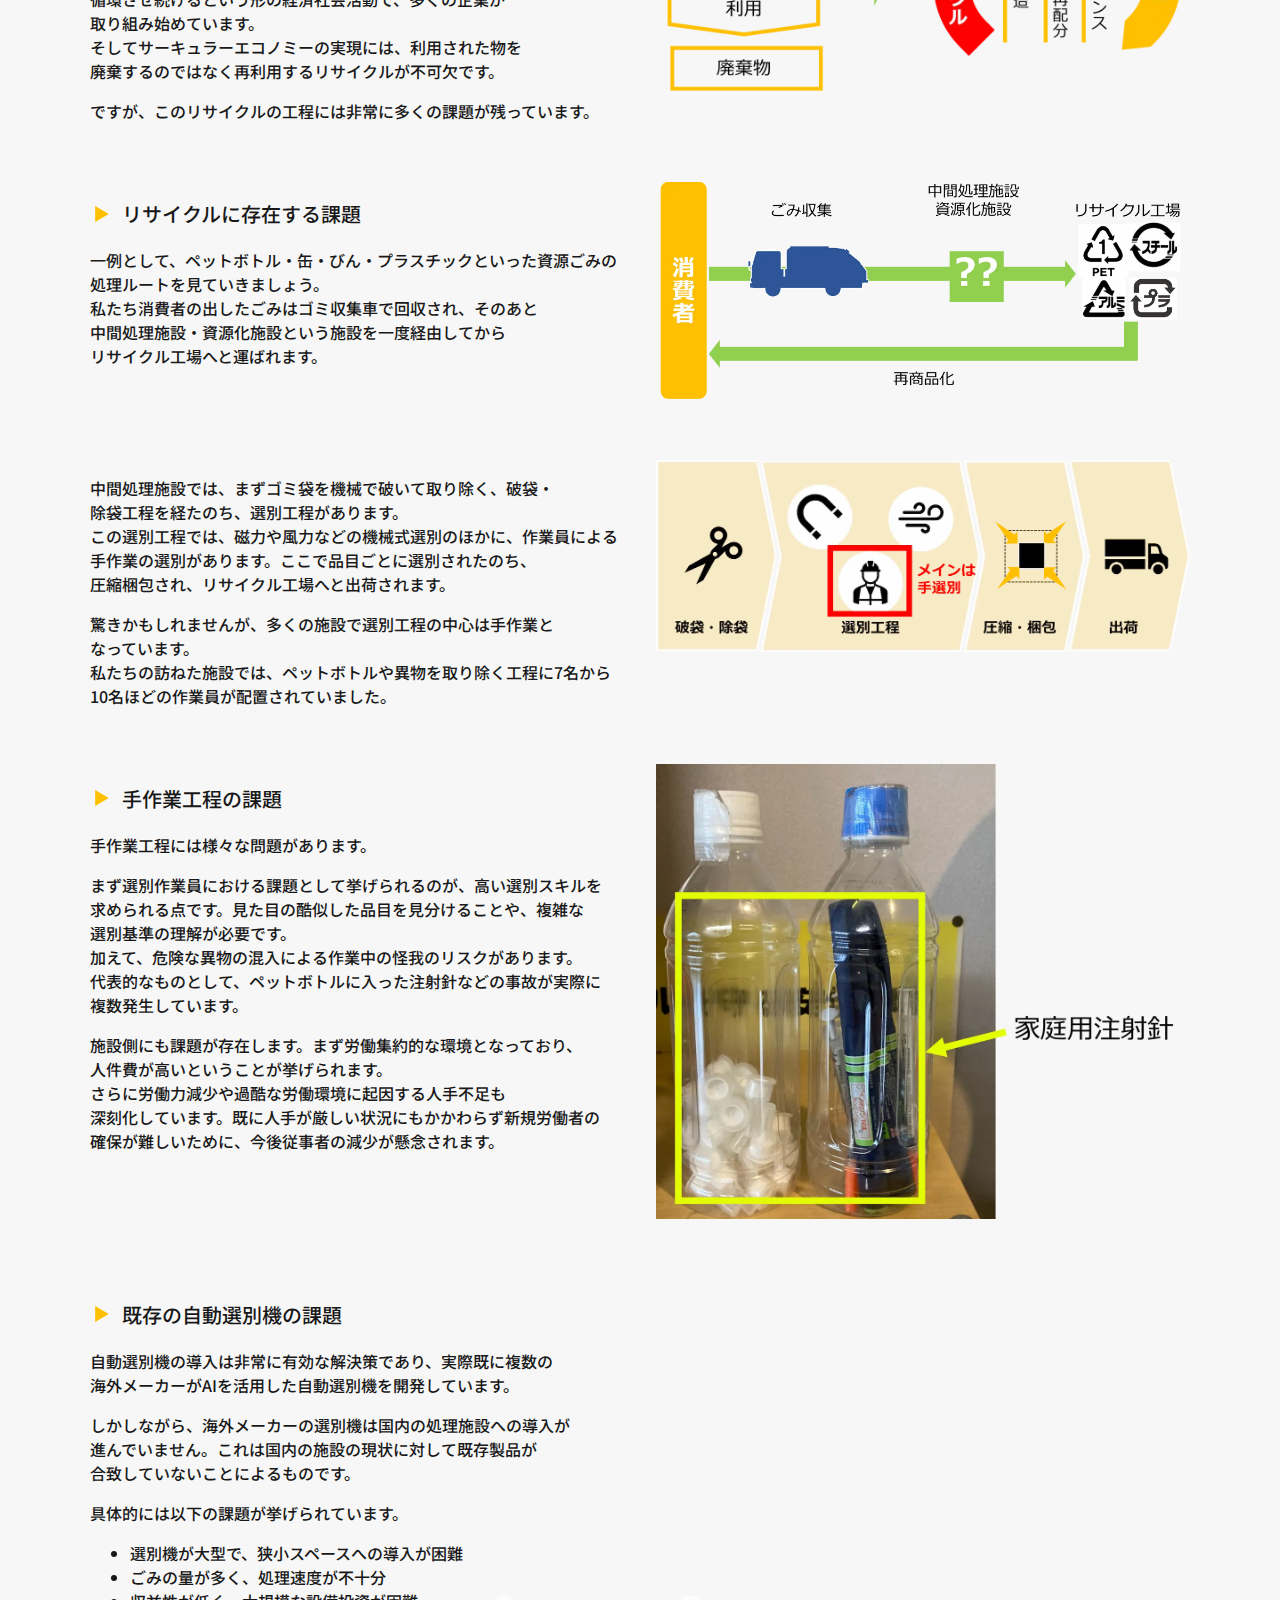
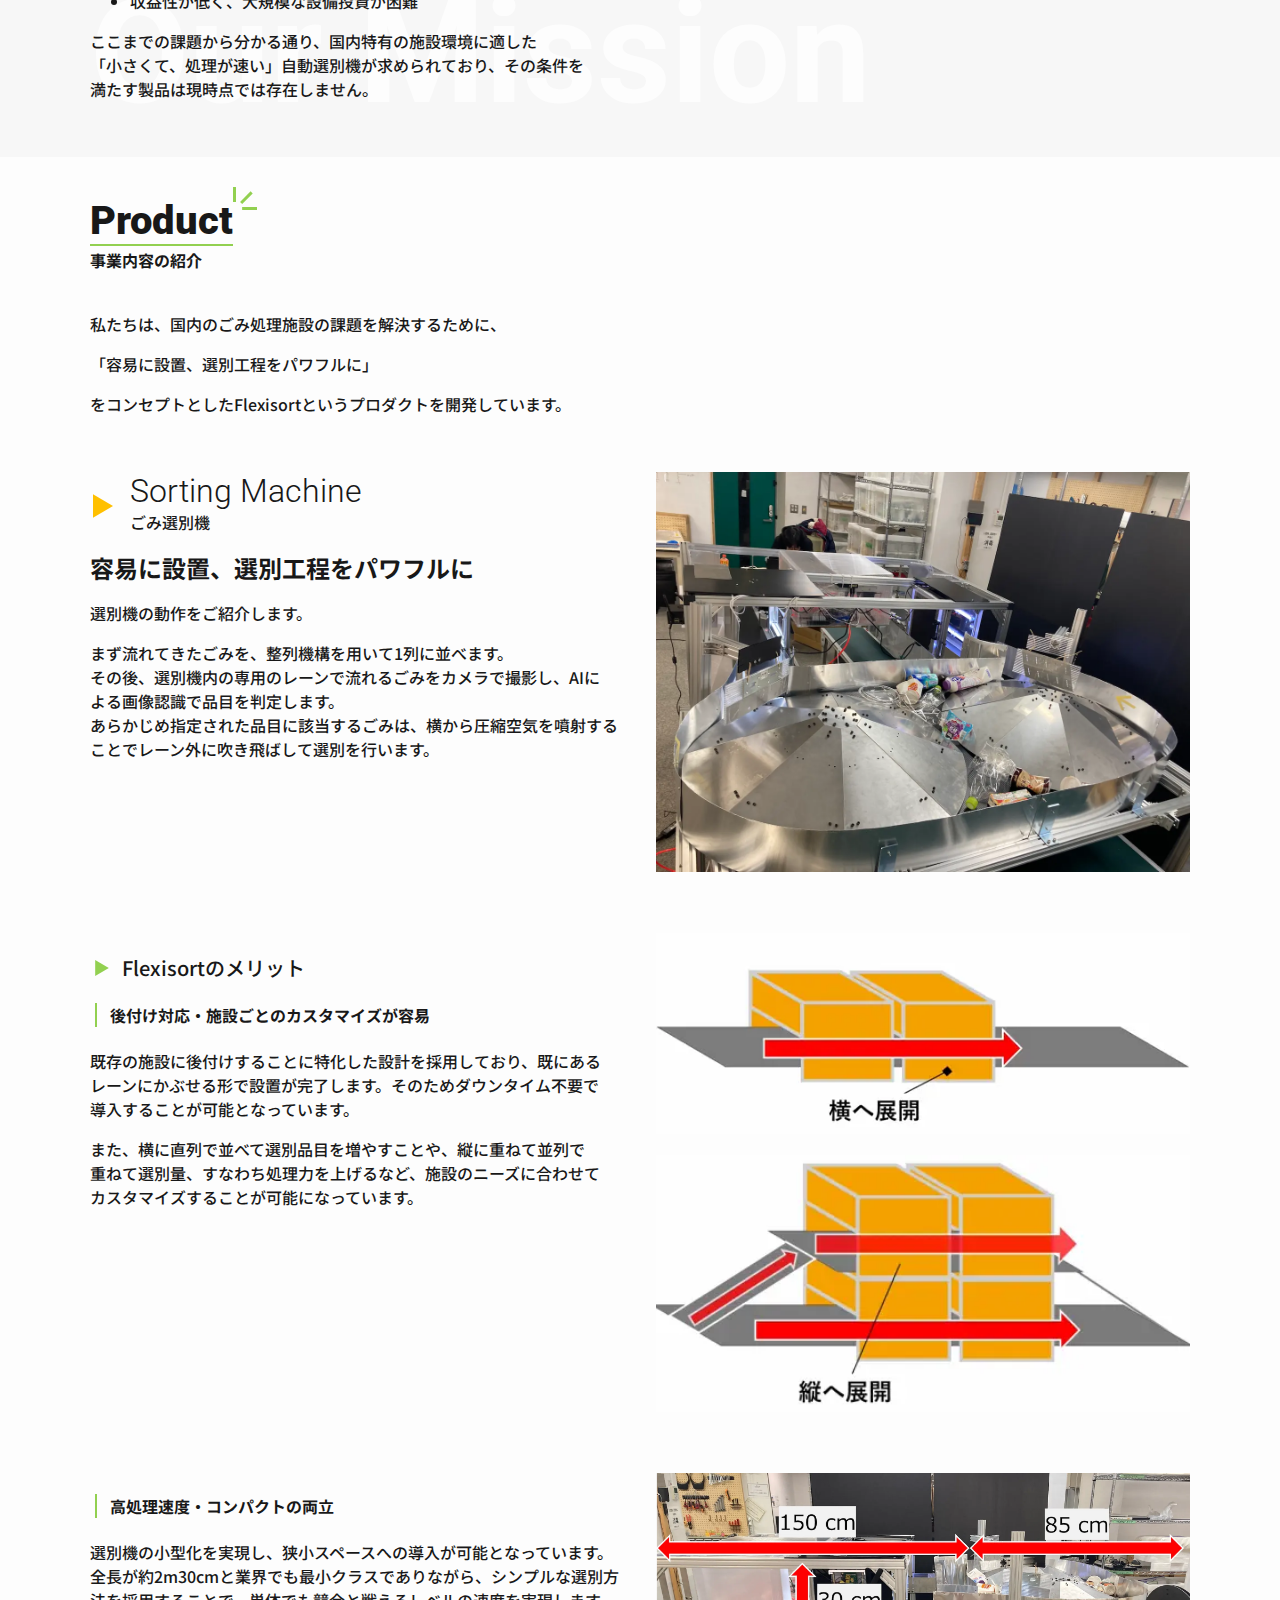
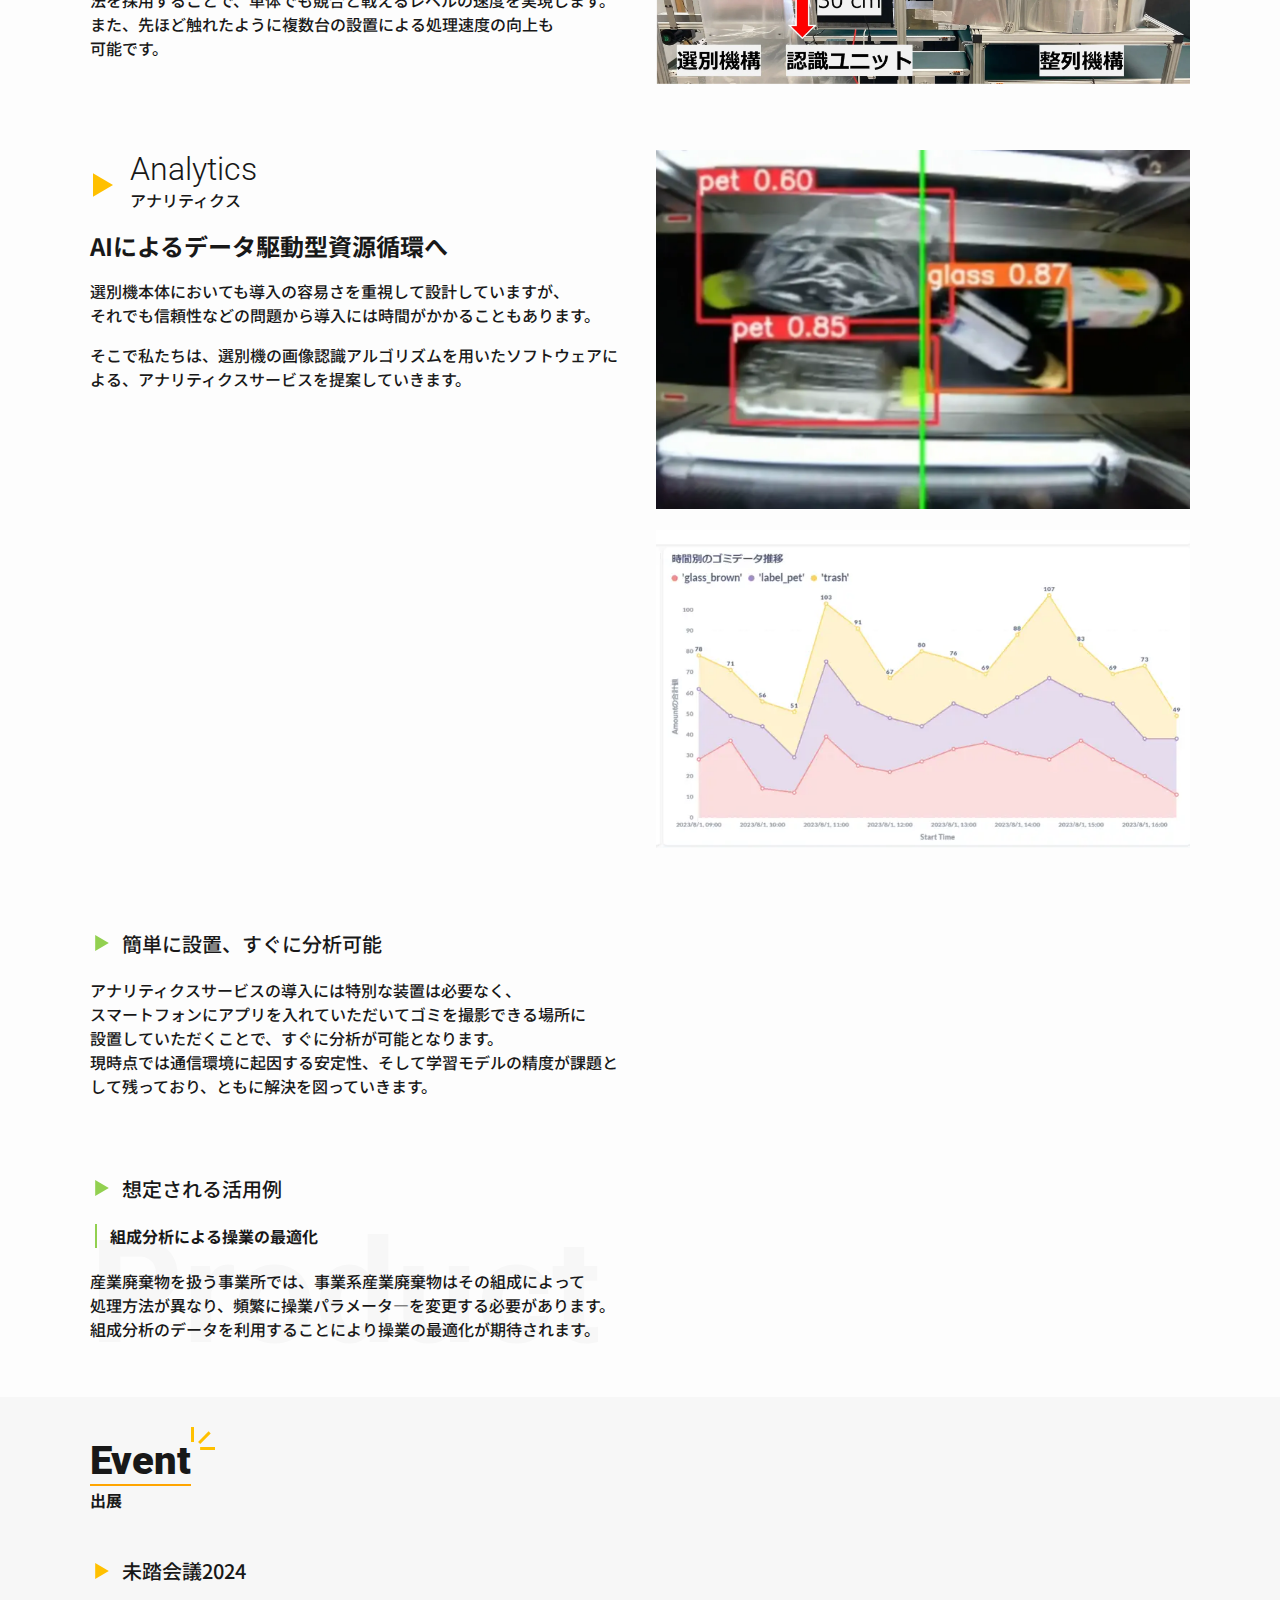
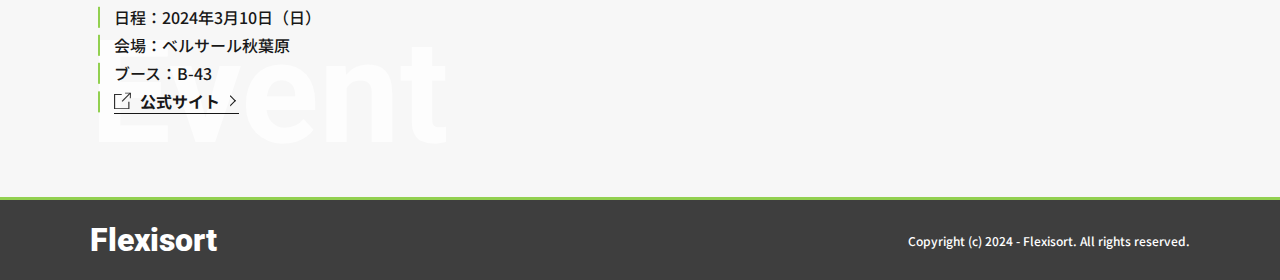
==== commit 812b3ba6: "写真アスペクト比修正・OGP" ====
--- a/index.html
+++ b/index.html
@@ -19,16 +19,16 @@
     
     <meta name="description" content="「容易に設置、選別工程をパワフルに。」日本のごみ事業者に特化した選別装置「Flexisort」の紹介ページです。">
 
-    <!--<meta property="og:url" content="https://yasarobo.sclub.dev">-->
+    <meta property="og:url" content="https://www.flexisort.com">
     <meta property="og:type" content="website">
     <meta property="og:title" content="Flexisort - 日本のごみ事業者に特化した選別機">
     <meta property="og:description" content="Flexisortに関する情報を掲載しています。">
-    <!--<meta property="og:image" content="https://yasarobo.sclub.dev/img/card.png">-->
+    <meta property="og:image" content="https://www.flexisort.com/static/img/card.webp">
 
     <meta name="twitter:card" content="summary_large_image">
     <meta name="twitter:title" content="Flexisort - 日本のごみ事業者に特化した選別機">
     <meta name="twitter:description" content="Flexisortに関する情報を掲載しています。">
-    <!--<meta name="twitter:image" content="https://yasarobo.sclub.dev/img/card.png">いらない-->
+    <meta name="twitter:image" content="https://www.flexisort.com/static/img/card.webp">
 </head>
 <!-- Gtag -->
 <body>
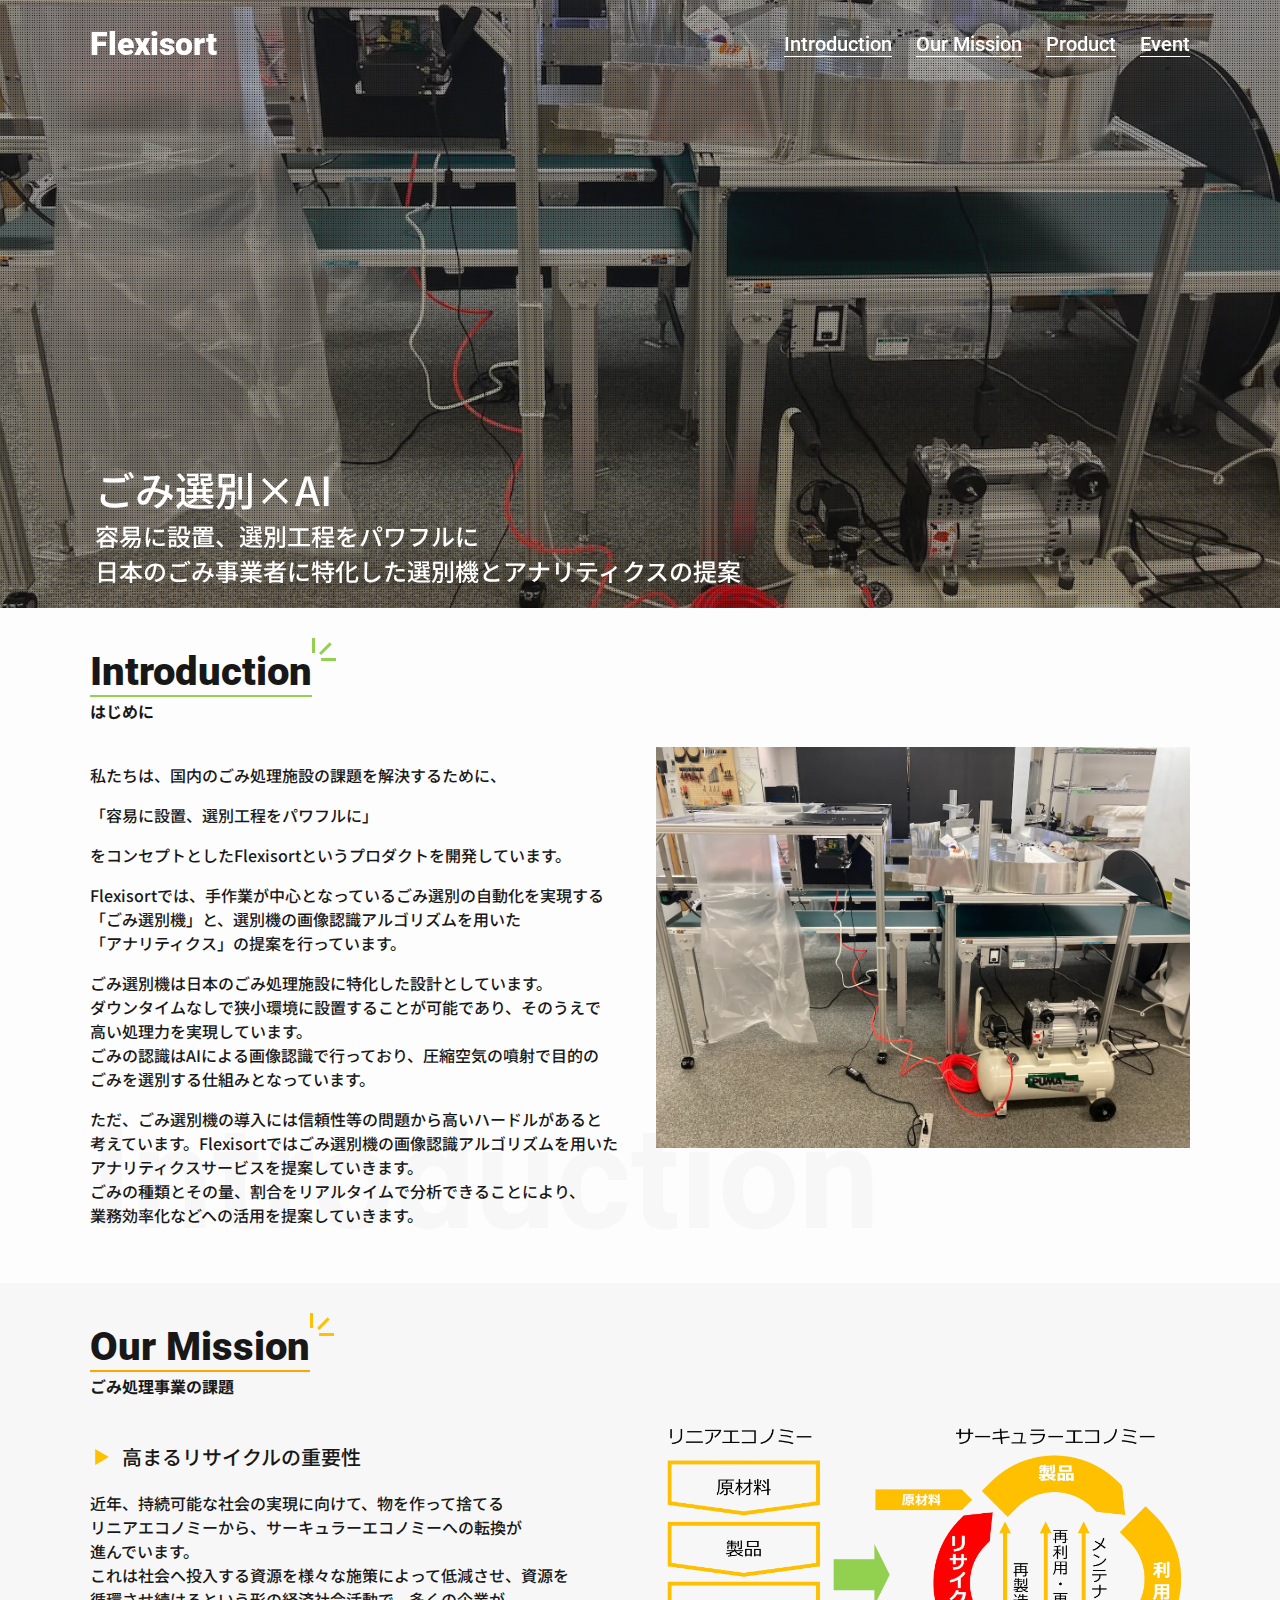
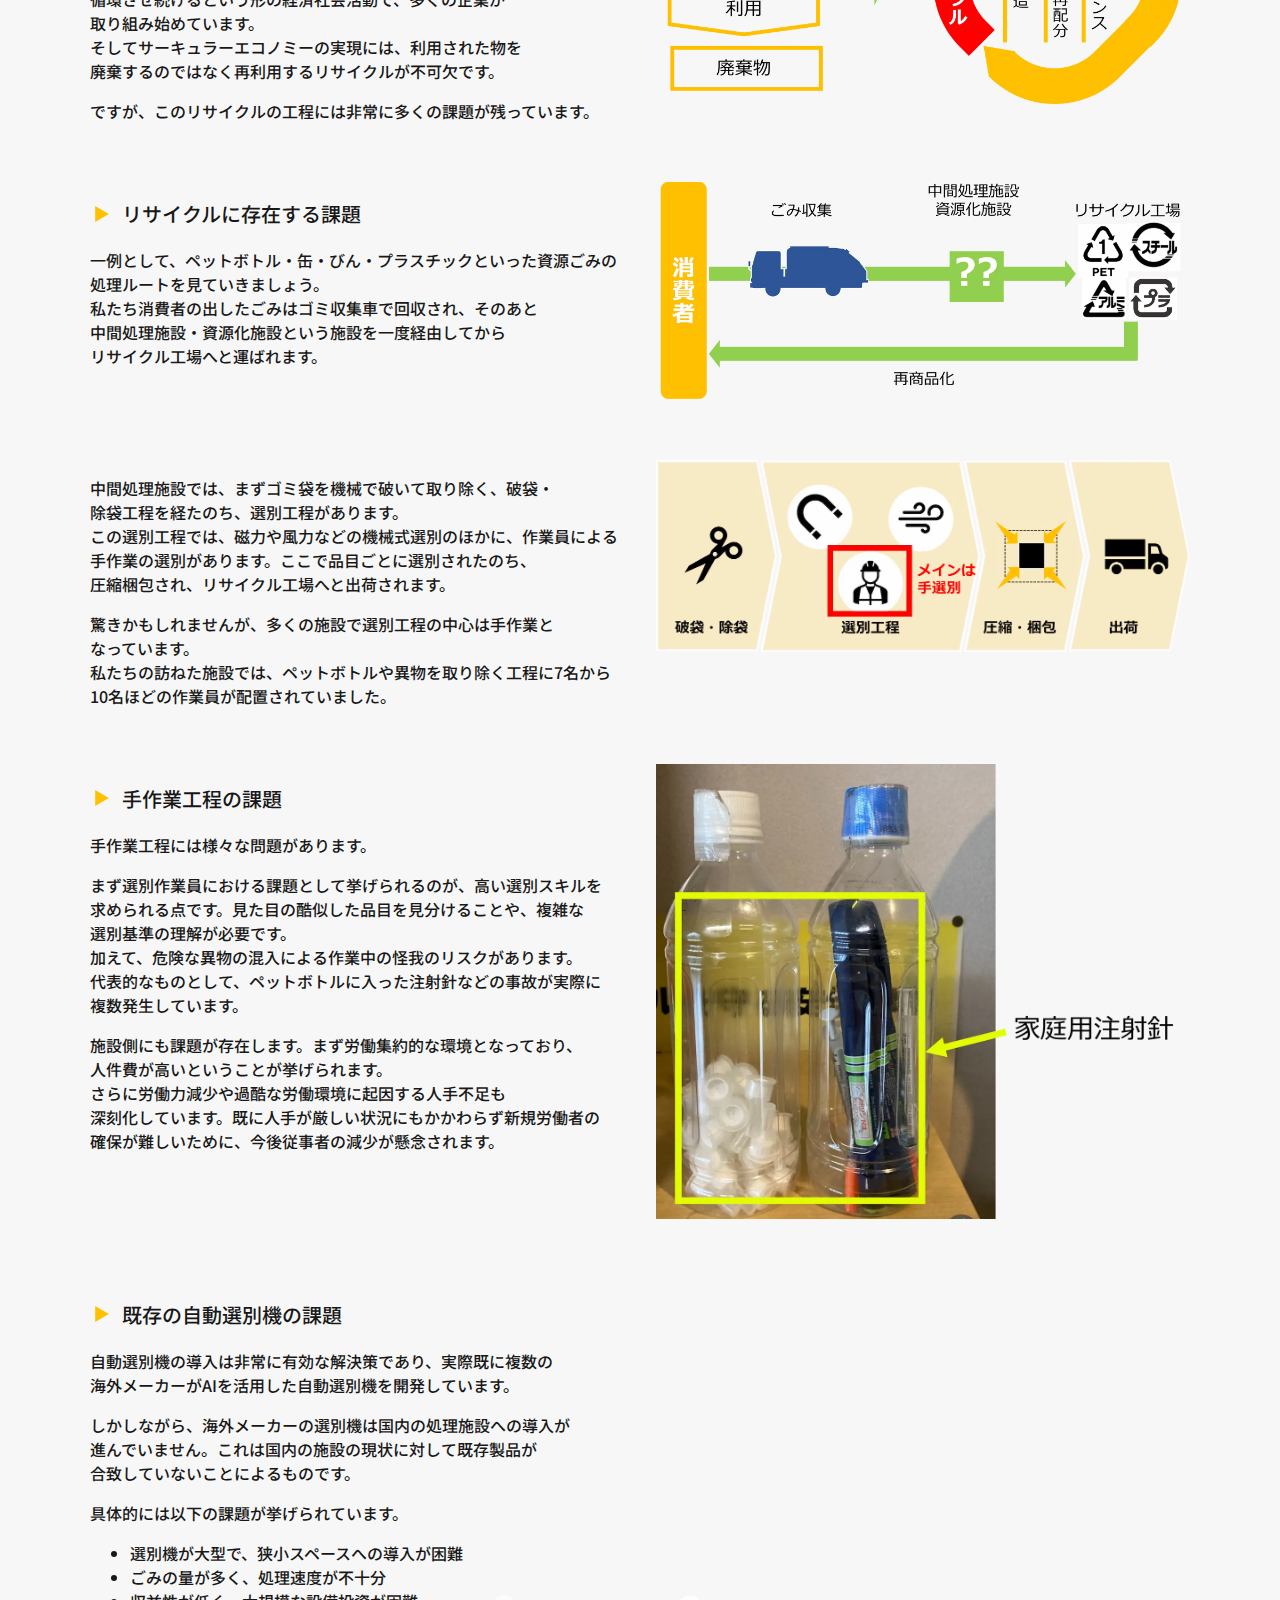
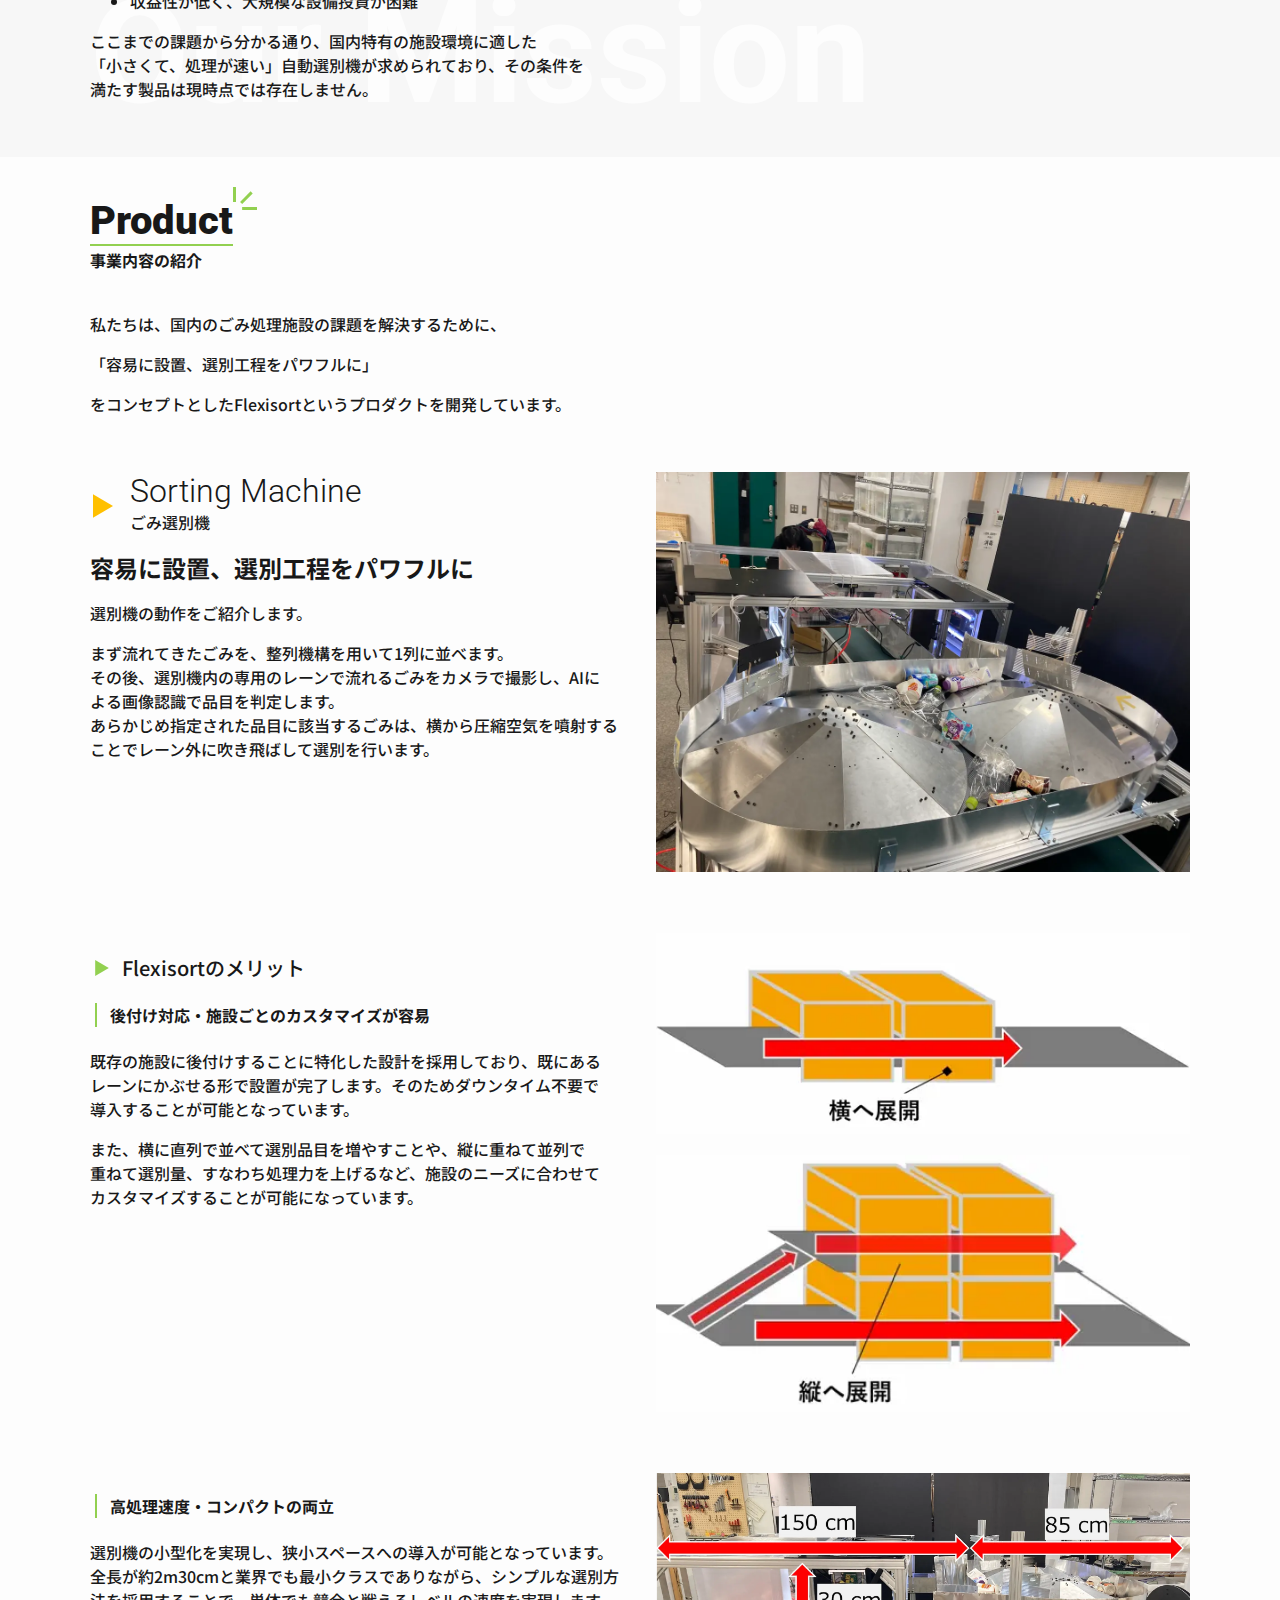
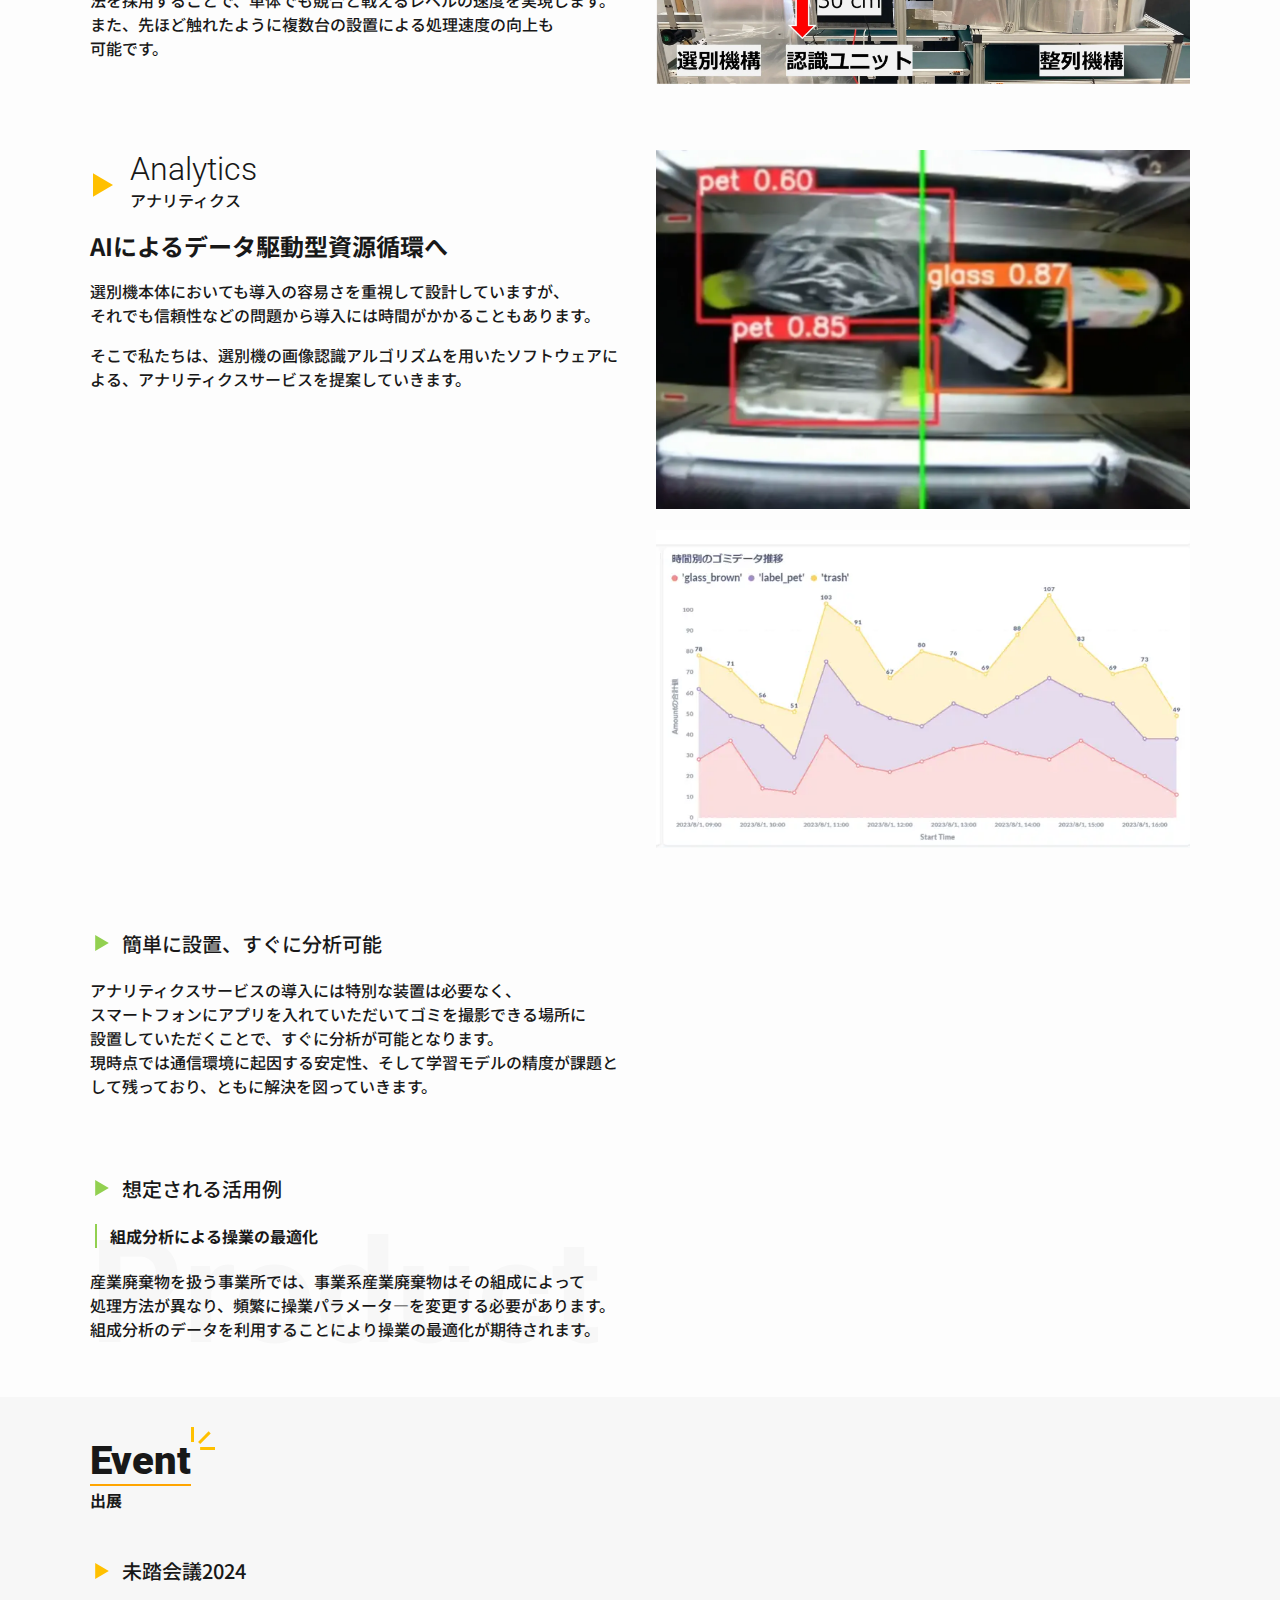
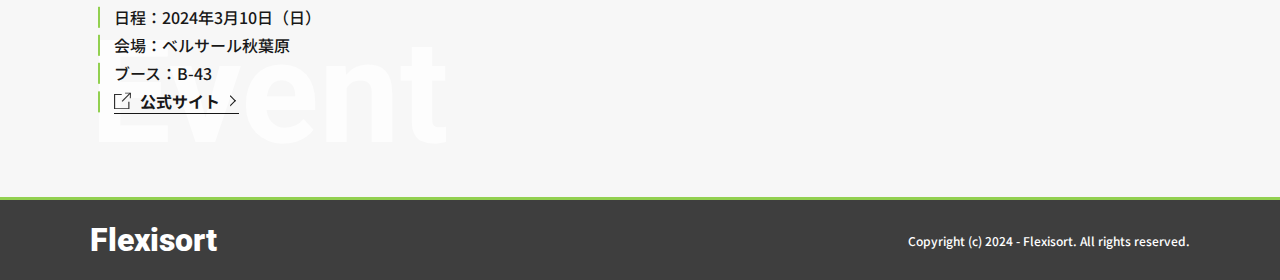
==== commit 8eb43a3d: "ga" ====
--- a/index.html
+++ b/index.html
@@ -1,6 +1,16 @@
 <!DOCTYPE html>
 <html lang = "ja">
 <head>
+    <!-- Google tag (gtag.js) -->
+    <script async src="https://www.googletagmanager.com/gtag/js?id=G-SJED78JECH"></script>
+    <script>
+        window.dataLayer = window.dataLayer || [];
+        function gtag(){dataLayer.push(arguments);}
+        gtag('js', new Date());
+
+        gtag('config', 'G-SJED78JECH');
+    </script>
+
     <meta charset="UTF-8">
     <meta http-equiv="Cache-Control" content="no-cache">
     <meta http-equiv="Pragma" content="no-cache">
@@ -8,8 +18,6 @@
     <meta name="viewport" content="width=device-width, initial-scale=1.0">
     <title>Flexisort - 日本のごみ事業者に特化した選別装置</title>
     
-    <!-- GA verification -->
-
     <link rel="preconnect" href="https://fonts.googleapis.com">
     <link rel="preconnect" href="https://fonts.gstatic.com" crossorigin>
     <link href="https://fonts.googleapis.com/css2?family=Noto+Sans+JP:wght@300;500;700&display=swap" rel="stylesheet">
--- a/css/index.css
+++ b/css/index.css
@@ -1,725 +1,767 @@
 :root {
-    --bg-color: #fdfdfd;
-    --bg-glay-color: #f7f7f7;
-    --font-color: #181818;
-
-    --header-bg: #0D0D0D;
-    --theme-green: #92D050;
-    --theme-orange: #FFA500;
-    --theme-dark-green: #34491c;
-    --footer-bg: #3E3E3E;
-
-    --header-height: 5.5rem;
-    --main-width: 100rem;
-    --main-lr-pd: calc((100vw - var(--main-width)) / 2);
-    --key-visual-height: 38rem;
-    --footer-height: 5rem;
-
-    --font-size: 1rem;
-    --xlarge-font-size: 2.5rem;
-    --h2-font-size: 2rem;
-    --large-font-size: 1.5rem;
-    --nav-font-size: 1.25rem;
-    --h3-font-size: 1.25rem;
-    --bottom-heading-font-size: 12.5rem;
+  --bg-color: #fdfdfd;
+  --bg-glay-color: #f7f7f7;
+  --font-color: #181818;
+
+  --header-bg: #0d0d0d;
+  --theme-green: #92d050;
+  --theme-orange: #ffa500;
+  --theme-dark-green: #34491c;
+  --footer-bg: #3e3e3e;
+
+  --header-height: 5.5rem;
+  --main-width: 100rem;
+  --main-lr-pd: calc((100vw - var(--main-width)) / 2);
+  --key-visual-height: 38rem;
+  --footer-height: 5rem;
+
+  --font-size: 1rem;
+  --xlarge-font-size: 2.5rem;
+  --h2-font-size: 2rem;
+  --large-font-size: 1.5rem;
+  --nav-font-size: 1.25rem;
+  --h3-font-size: 1.25rem;
+  --bottom-heading-font-size: 12.5rem;
 }
 
 @media screen and (max-width: 1650px) {
-    :root {
-        --main-width: 1300px;
-        --bottom-heading-font-size: 9rem;
-    }
+  :root {
+    --main-width: 1300px;
+    --bottom-heading-font-size: 9rem;
+  }
 }
 
 @media screen and (max-width: 1350px) {
-    :root {
-        --main-width: 1100px;
-    }
+  :root {
+    --main-width: 1100px;
+  }
 }
 
 @media screen and (max-width: 1150px) {
-    :root {
-        --main-width: 900px;
-        --bottom-heading-font-size: 6.25rem;
-    }
+  :root {
+    --main-width: 900px;
+    --bottom-heading-font-size: 6.25rem;
+  }
 }
 
 @media screen and (max-width: 950px) {
-    :root {
-        --main-width: calc(100% - 2rem);
-    }
+  :root {
+    --main-width: calc(100% - 2rem);
+  }
 }
 
 @media screen and (max-width: 768px) {
-    :root {
-        --header-height: 4rem;
-        
-        --xlarge-font-size: 2rem;
-        --h2-font-size: 1.5rem;
-        --large-font-size: 1rem;
-        --nav-font-size: 1rem;
-        --bottom-heading-font-size: 12vw;
-    }
+  :root {
+    --header-height: 4rem;
+
+    --xlarge-font-size: 2rem;
+    --h2-font-size: 1.5rem;
+    --large-font-size: 1rem;
+    --nav-font-size: 1rem;
+    --bottom-heading-font-size: 12vw;
+  }
 }
 
 body {
-    background-color: var(--bg-color);
-    font-family: "Yu Gothic", "游ゴシック", "YuGothic", "游ゴシック体", "ヒラギノ角ゴ Pro W3", 'Noto Sans JP', "メイリオ", sans-serif;
-    color: var(--font-color);
-    margin: 0;
-    padding: 0;
-    font-weight: 500;
+  background-color: var(--bg-color);
+  font-family: "Yu Gothic", "游ゴシック", "YuGothic", "游ゴシック体",
+    "ヒラギノ角ゴ Pro W3", "Noto Sans JP", "メイリオ", sans-serif;
+  color: var(--font-color);
+  margin: 0;
+  padding: 0;
+  font-weight: 500;
+  display: flex;
+  flex-direction: column;
+  font-size: var(--font-size);
+}
+
+a.internal-link,
+a.external-link {
+  display: inline-block;
+  color: var(--font-color);
+  font-weight: bold;
+  text-decoration: none;
+  transition: 0.25s ease-in-out;
+  position: relative;
+  padding-right: 1.2rem;
+  border-bottom: var(--font-color) 1px solid;
+}
+
+a.external-link {
+  padding-left: 1.6rem;
+}
+
+a.internal-link::after,
+a.external-link:after {
+  display: inline-block;
+  position: absolute;
+  top: 50%;
+  right: 0.3rem;
+  content: "";
+  width: 0.4rem;
+  height: 0.4rem;
+  border: calc(0.4rem / 6) solid;
+  border-color: var(--font-color) var(--font-color) transparent transparent;
+  transform: rotate(45deg) translateX(-35.36%) translateY(-35.36%);
+  transition: 0.15s ease-out;
+}
+
+a.internal-link:hover,
+a.external-link:hover {
+  color: var(--theme-dark-green);
+  border-bottom: var(--theme-dark-green) 1px solid;
+}
+
+a.internal-link:hover::after,
+a.external-link:hover::after {
+  right: 0.1rem;
+  border-color: var(--theme-dark-green) var(--theme-dark-green) transparent
+    transparent;
+}
+
+a.external-link::before {
+  content: "";
+  display: inline-block;
+  position: absolute;
+  top: 50%;
+  left: 0;
+  width: 1.2rem;
+  height: 1.2rem;
+  background-image: url("/static/external-link.svg");
+
+  background-repeat: no-repeat;
+  background-position: 0% 50%;
+  background-size: 90%;
+  transform: translateY(-50%);
+}
+
+ul.simple-list {
+  padding: 0;
+  margin: 0;
+  list-style: none;
+}
+
+ul.simple-list > li {
+  padding-left: 1.5rem;
+  margin-bottom: 0.25rem;
+  position: relative;
+}
+
+ul.simple-list > li::before {
+  content: "";
+  position: absolute;
+  left: 0.5rem;
+  width: 2px;
+  height: 85%;
+  top: 50%;
+  transform: translateY(-50%);
+  background-color: var(--theme-green);
+}
+
+header,
+section,
+footer {
+  padding: 0 var(--main-lr-pd);
+}
+
+header,
+footer {
+  display: flex;
+  align-items: center;
+  justify-content: space-between;
+}
+
+header {
+  color: white;
+  height: var(--header-height);
+  position: fixed;
+  left: 0;
+  right: 0;
+  z-index: 5000;
+  border-bottom: solid 3px transparent;
+  transition: 0.5s ease-in-out;
+}
+
+header.black-bg {
+  background-color: var(--header-bg);
+  border-bottom: solid 3px var(--theme-green);
+}
+
+#header-logo > a {
+  text-decoration: none;
+  color: white;
+}
+
+nav > ul {
+  display: flex;
+  list-style: none;
+  padding: 0;
+  margin: 0;
+  font-size: var(--nav-font-size);
+}
+
+nav > ul > li {
+  margin-left: 1.5rem;
+}
+
+nav > ul > li > a {
+  text-decoration: none;
+  color: white;
+}
+
+nav > ul > li > a > div:nth-child(1) {
+  font-family: "Roboto", sans-serif;
+  font-weight: 500;
+  border-bottom: solid 1px white;
+}
+
+nav > ul > li > a > div:nth-child(2) {
+  display: none;
+}
+
+label.menu-three-bar-btn {
+  position: relative;
+  width: 1.8rem;
+  height: 44px;
+
+  display: flex;
+  flex-direction: column;
+  justify-content: center;
+  align-items: center;
+
+  display: none;
+}
+
+label.menu-three-bar-btn > input[type="checkbox"] {
+  display: none; /* チェックボックスを非表示にする */
+}
+
+label.menu-three-bar-btn > div.bars {
+  width: 1.8rem;
+  height: 1.8rem;
+  position: relative;
+}
+
+label.menu-three-bar-btn > div.bars > span {
+  position: absolute;
+  left: 0;
+  display: inline-block;
+  transition: 0.25s ease-in-out;
+  content: "";
+  height: 0.1rem;
+  width: 100%;
+  background-color: #fff;
+  transform-origin: left center;
+  transform: none;
+  opacity: 1;
+}
+
+label.menu-three-bar-btn > div.bars > span:nth-of-type(1) {
+  top: 50%;
+}
+
+label.menu-three-bar-btn > div.bars > span:nth-of-type(2) {
+  top: 0;
+}
+
+label.menu-three-bar-btn > div.bars > span:nth-of-type(3) {
+  bottom: 0;
+}
+
+label.menu-three-bar-btn > div.caption {
+  width: 100%;
+  display: inline-block;
+  margin-top: 0.4rem;
+  font-size: 0.5rem;
+  line-height: 0.5rem;
+  height: 0.5rem;
+  text-align: center;
+  position: relative;
+}
+
+label.menu-three-bar-btn > div.caption > span {
+  display: inline-block;
+  width: 100%;
+  position: absolute;
+  top: 0;
+  left: 0;
+  transition: 0.25s ease-in-out;
+}
+
+label.menu-three-bar-btn > div.caption > span:nth-child(1),
+label.menu-three-bar-btn:has(> input[type="checkbox"]:checked)
+  > div.caption
+  > span:nth-child(2) {
+  visibility: visible;
+  opacity: 1;
+}
+
+label.menu-three-bar-btn > div.caption > span:nth-child(2),
+label.menu-three-bar-btn:has(> input[type="checkbox"]:checked)
+  > div.caption
+  > span:nth-child(1) {
+  visibility: collapse;
+  opacity: 0;
+}
+
+label.menu-three-bar-btn:has(> input[type="checkbox"]:checked)
+  > div.bars
+  > span:nth-of-type(1) {
+  opacity: 0;
+}
+
+label.menu-three-bar-btn:has(> input[type="checkbox"]:checked)
+  > div.bars
+  > span:nth-of-type(2) {
+  transform: skewY(45deg) translateY(-50%);
+}
+
+label.menu-three-bar-btn:has(> input[type="checkbox"]:checked)
+  > div.bars
+  > span:nth-of-type(3) {
+  transform: skewY(-45deg) translateY(50%);
+}
+
+@media screen and (max-width: 768px) {
+  nav {
+    visibility: collapse;
+    opacity: 0;
+    transition: 0.25s ease-in-out;
+
+    position: fixed;
+    /*display: none;*/
+    z-index: -1;
+    width: 100%;
+    height: 100%;
+    background-color: rgba(0, 0, 0, 0.8);
+    top: 0;
+    left: 0;
+  }
+
+  header:has(> label.menu-three-bar-btn > input[type="checkbox"]:checked)
+    > nav {
+    visibility: visible;
+    opacity: 1;
+  }
+
+  label.menu-three-bar-btn {
+    display: block;
+  }
+
+  nav > ul {
+    margin-top: var(--header-height);
     display: flex;
     flex-direction: column;
-    font-size: var(--font-size);
-}
-
-a.internal-link, a.external-link {
-    display: inline-block;
-    color: var(--font-color);
-    font-weight: bold;
-    text-decoration: none;
-    transition: .25s ease-in-out;
-    position: relative;
-    padding-right: 1.2rem;
-    border-bottom: var(--font-color) 1px solid;
-}
-
-a.external-link {
-    padding-left: 1.6rem;
-}
-
-a.internal-link::after, a.external-link:after {
-    display: inline-block;
-    position: absolute;
-    top: 50%;
-    right: 0.3rem;
-    content: "";
-    width: 0.4rem;
-    height: 0.4rem;
-    border: calc(0.4rem / 6) solid;
-    border-color: var(--font-color) var(--font-color) transparent transparent;
-    transform: rotate(45deg) translateX(-35.36%) translateY(-35.36%);
-    transition: 0.15s ease-out;
-}
-
-a.internal-link:hover, a.external-link:hover {
-    color: var(--theme-dark-green);
-    border-bottom: var(--theme-dark-green) 1px solid;
-}
-
-a.internal-link:hover::after, a.external-link:hover::after {
-    right: 0.1rem;
-    border-color: var(--theme-dark-green) var(--theme-dark-green) transparent transparent;
-}
-
-a.external-link::before {
-    content: "";
-    display: inline-block;
-    position: absolute;
-    top: 50%;
-    left: 0;
-    width: 1.2rem;
-    height: 1.2rem;
-    background-image: url("/static/external-link.svg");
-
-    background-repeat: no-repeat;
-    background-position: 0% 50%;
-    background-size: 90%;
-    transform: translateY(-50%);
-}
-
-ul.simple-list {
-    padding: 0;
+  }
+
+  nav > ul > li {
+    width: 100%;
+    height: 5rem;
     margin: 0;
-    list-style: none;
-}
-
-ul.simple-list > li {
-    padding-left: 1.5rem;
-    margin-bottom: 0.25rem;
-    position: relative;
-}
-
-ul.simple-list > li::before {
-    content: '';
-    position: absolute;
-    left: 0.5rem;
-    width: 2px;
-    height: 85%;
-    top: 50%;
-    transform: translateY(-50%);
-    background-color: var(--theme-green);
-}
-
-header, section, footer {
-    padding: 0 var(--main-lr-pd);
-}
-
-header, footer {
-    display: flex;
-    align-items: center;
-    justify-content: space-between;
-}
-
-header {
-    color: white;
-    height: var(--header-height);
-    position: fixed;
-    left: 0;
-    right: 0;
-    z-index: 5000;
-    border-bottom: solid 3px transparent;
-    transition: 0.5s ease-in-out;
-}
-
-header.black-bg {
-    background-color: var(--header-bg);
-    border-bottom: solid 3px var(--theme-green);
-}
-
-#header-logo > a {
-    text-decoration: none;
-    color: white;
-}
-
-nav > ul {
-    display: flex;
-    list-style: none;
-    padding: 0;
-    margin: 0;
-    font-size: var(--nav-font-size);
-}
-
-nav > ul > li {
-    margin-left: 1.5rem;
-}
-
-nav > ul > li > a {
-    text-decoration: none;
-    color: white;
-}
-
-nav > ul > li > a > div:nth-child(1) {
-    font-family: 'Roboto', sans-serif;
-    font-weight: 500;
-    border-bottom: solid 1px white;
-}
-
-nav > ul > li > a > div:nth-child(2) {
-    display: none;
-}
-
-label.menu-three-bar-btn {
-    position: relative;
-    width: 1.8rem;
-    height: 44px;
-
-    display: flex;
-    flex-direction: column;
-    justify-content: center;
-    align-items: center;
-
-    display: none;
-}
-
-label.menu-three-bar-btn > input[type=checkbox] {
-    display: none; /* チェックボックスを非表示にする */
-}
-
-label.menu-three-bar-btn > div.bars {
-    width: 1.8rem;
-    height: 1.8rem;
-    position: relative;
-}
-
-label.menu-three-bar-btn > div.bars > span {
-    position: absolute;
-    left: 0;
-    display: inline-block;
-    transition: .25s ease-in-out;
-    content: "";
-    height: 0.1rem;
-    width: 100%;
-    background-color: #fff;
-    transform-origin: left center;
-    transform: none;
-    opacity: 1;
-}
-
-label.menu-three-bar-btn > div.bars > span:nth-of-type(1) {
-    top: 50%;
-}
-
-label.menu-three-bar-btn > div.bars > span:nth-of-type(2) {
-    top: 0;
-}
-
-label.menu-three-bar-btn > div.bars > span:nth-of-type(3) {
-    bottom: 0;
-}
-
-label.menu-three-bar-btn > div.caption {
-    width: 100%;
-    display: inline-block;
-    margin-top: 0.4rem;
-    font-size: 0.5rem;
-    line-height: 0.5rem;
-    height: 0.5rem;
-    text-align: center;
-    position: relative;
-}
-
-label.menu-three-bar-btn > div.caption > span {
-    display: inline-block;
-    width: 100%;
-    position: absolute;
-    top: 0;
-    left: 0;
-    transition: .25s ease-in-out;
-}
-
-label.menu-three-bar-btn > div.caption > span:nth-child(1), label.menu-three-bar-btn:has(> input[type=checkbox]:checked) > div.caption > span:nth-child(2) {
-    visibility: visible;
-    opacity: 1;
-}
-
-label.menu-three-bar-btn > div.caption > span:nth-child(2), label.menu-three-bar-btn:has(> input[type=checkbox]:checked) > div.caption > span:nth-child(1) {
-    visibility: collapse;
-    opacity: 0;
-}
-
-label.menu-three-bar-btn:has(> input[type=checkbox]:checked) > div.bars > span:nth-of-type(1) {
-    opacity: 0;
-}
-
-label.menu-three-bar-btn:has(> input[type=checkbox]:checked) > div.bars > span:nth-of-type(2) {
-    transform: skewY(45deg) translateY(-50%);
-}
-
-label.menu-three-bar-btn:has(> input[type=checkbox]:checked) > div.bars > span:nth-of-type(3) {
-    transform: skewY(-45deg) translateY(50%);
-}
-
-@media screen and (max-width: 768px) {
-    nav {
-        visibility: collapse;
-        opacity: 0;
-        transition: 0.25s ease-in-out;
-
-        position: fixed;
-        /*display: none;*/
-        z-index: -1;
-        width: 100%;
-        height: 100%;
-        background-color: rgba(0, 0, 0, 0.8);
-        top: 0;
-        left: 0;
-    }
-
-    header:has(> label.menu-three-bar-btn > input[type=checkbox]:checked) > nav {
-        visibility: visible;
-        opacity: 1;
-    }
-
-    label.menu-three-bar-btn {
-        display: block;
-    }
-
-    nav > ul {
-        margin-top: var(--header-height);
-        display: flex;
-        flex-direction: column;
-    }
-
-    nav > ul > li {
-        width: 100%;
-        height: 5rem;
-        margin: 0;
-        padding-left: 1rem;
-        border-bottom: solid 1px #fff;
-    }
-
-    nav > ul > li > a {
-        display: block;
-        width: 100%;
-        height: 100%;
-        display: flex;
-        flex-direction: row;
-        align-items: center;
-    }
-
-    nav > ul > li > a > div:nth-child(1) {
-        border-bottom: none;
-        font-size: 1.35rem;
-    }
-
-    nav > ul > li > a > div:nth-child(2) {
-        display: block;
-        margin-left: 1rem;
-        font-size: var(--font-size);
-    }
-}
-
-div.logo {
-    font-family: 'Roboto', sans-serif;
-    font-weight: 900;
-    font-size: var(--h2-font-size);
-}
-
-#key-visual {
-    height: var(--key-visual-height);
-    position: relative;
-    overflow: hidden;
-    padding: 0;
-}
-
-#key-visual::before {
-    position: absolute;
-    content: '';
-    top: 0;
-    left: 0;
+    padding-left: 1rem;
+    border-bottom: solid 1px #fff;
+  }
+
+  nav > ul > li > a {
+    display: block;
     width: 100%;
     height: 100%;
-    z-index: 30;
-    background-color: rgba(0, 0, 0, 0.5);
+    display: flex;
+    flex-direction: row;
+    align-items: center;
+  }
+
+  nav > ul > li > a > div:nth-child(1) {
+    border-bottom: none;
+    font-size: 1.35rem;
+  }
+
+  nav > ul > li > a > div:nth-child(2) {
+    display: block;
+    margin-left: 1rem;
+    font-size: var(--font-size);
+  }
+}
+
+div.logo {
+  font-family: "Roboto", sans-serif;
+  font-weight: 900;
+  font-size: var(--h2-font-size);
+}
+
+#key-visual {
+  height: var(--key-visual-height);
+  max-height: 75vh;
+  position: relative;
+  overflow: hidden;
+  padding: 0;
 }
 
 #key-visual::before {
-    position: absolute;
-    display: block;
-    content: "";
-    background-color: rgba(30, 30, 30, 0.4);
-    z-index: 30;
-    width: 100%;
-    height: 100%;
-    background-image:
-    radial-gradient(#111 30%, transparent 30%);
-    background-size: 0.15rem 0.15rem;
+  position: absolute;
+  content: "";
+  top: 0;
+  left: 0;
+  width: 100%;
+  height: 100%;
+  z-index: 30;
+  background-color: rgba(0, 0, 0, 0.5);
+}
+
+#key-visual::before {
+  position: absolute;
+  display: block;
+  content: "";
+  background-color: rgba(30, 30, 30, 0.4);
+  z-index: 30;
+  width: 100%;
+  height: 100%;
+  background-image: radial-gradient(#111 30%, transparent 30%);
+  background-size: 0.15rem 0.15rem;
 }
 
 @keyframes key-visual-fadeIn {
-    0% {
-        opacity: 0;
-    }
-
-    80% {
-        opacity: 0;
-    }
-  
-    100% {
-        opacity: 1;
-    }
+  0% {
+    opacity: 0;
+  }
+
+  80% {
+    opacity: 0;
+  }
+
+  100% {
+    opacity: 1;
+  }
 }
 
 #key-visual-player {
-    position: absolute;
-    left: 50%;
-    transform: translateX(-50%);
-    width: max(110vw, var(--key-visual-height) * 1.3 * 16 / 9);
-    height: calc(max(110vw, var(--key-visual-height) * 1.3 * 16 / 9) * 9 / 16);
-    top: calc(var(--key-visual-height) / 2 - calc(max(110vw, var(--key-visual-height) * 1.3 * 16 / 9) * 9 / 16 / 2));
-    border: none;
-    animation: key-visual-fadeIn 2.5s ease-in-out;
-    z-index: 10;
+  position: absolute;
+  left: 50%;
+  transform: translateX(-50%);
+  width: max(110vw, var(--key-visual-height) * 1.3 * 16 / 9);
+  height: calc(max(110vw, var(--key-visual-height) * 1.3 * 16 / 9) * 9 / 16);
+  top: calc(
+    var(--key-visual-height) / 2 -
+      calc(max(110vw, var(--key-visual-height) * 1.3 * 16 / 9) * 9 / 16 / 2)
+  );
+  border: none;
+  animation: key-visual-fadeIn 2.5s ease-in-out;
+  z-index: 10;
 }
 
 #key-visual-player.disabled {
+  display: none;
+}
+
+#key-visual-img-slideshow {
+  position: relative;
+  width: 100%;
+  height: 100%;
+}
+
+#key-visual-img-slideshow > img {
+  position: absolute;
+  top: 50%;
+  left: 50%;
+  width: 110%;
+  height: 110%;
+  object-fit: cover;
+  transform: translateX(-50%) translateY(-50%);
+  z-index: 1;
+  visibility: collapse;
+  opacity: 0;
+}
+
+@keyframes slideshow-move {
+  0% {
+    transform: translateX(-50%) translateX(-1.5rem) translateY(-50%);
+  }
+
+  100% {
+    transform: translateX(-50%) translateX(1.5rem) translateY(-50%);
+  }
+}
+
+#key-visual-img-slideshow > img.show {
+  visibility: visible;
+  opacity: 1;
+  animation: slideshow-move 8s linear;
+  transition: opacity 1s ease-in-out;
+}
+
+#key-visual-img-slideshow > img.show.after {
+  z-index: 2;
+  opacity: 0;
+}
+
+#key-visual-img-slideshow > span {
+  position: absolute;
+  z-index: 31;
+  opacity: 0;
+  visibility: collapse;
+  transition: 1s ease-in-out;
+  bottom: 1.3rem;
+  right: calc(var(--main-lr-pd) + 0.3rem);
+  color: #fff;
+  letter-spacing: 0.025rem;
+
+  display: none;
+  /* YouTubeを貫通して表示するバグ。キャプションのみnoneにすることで最悪キャプションだけ犠牲にして表示できる */
+}
+
+#key-visual:has(#key-visual-player.disabled) #key-visual-img-slideshow > span {
+  display: inline;
+}
+
+#key-visual-img-slideshow > span.show {
+  opacity: 1;
+  visibility: visible;
+}
+
+@media screen and (max-width: 900px) {
+  #key-visual:has(#key-visual-player.disabled)
+    #key-visual-img-slideshow
+    > span {
+    /*display: inline;*/
     display: none;
-}
-
-#key-visual-img-slideshow {
-    position: relative;
-    width: 100%;
-    height: 100%;
-}
-
-#key-visual-img-slideshow > img {
-    position: absolute;
-    top: 50%;
-    left: 50%;
-    width: 110%;
-    height: 110%;
-    object-fit: cover;
-    transform: translateX(-50%) translateY(-50%);
-    z-index: 1;
-    visibility: collapse;
-    opacity: 0;
-}
-
-@keyframes slideshow-move {
-    0% {
-        transform: translateX(-50%) translateX(-1.5rem) translateY(-50%);
-    }
-
-    100% {
-        transform: translateX(-50%) translateX(1.5rem) translateY(-50%);
-    }
-}
-
-#key-visual-img-slideshow > img.show {
-    visibility: visible;
-    opacity: 1;
-    animation: slideshow-move 8s linear;
-    transition: opacity 1s ease-in-out;
-}
-
-#key-visual-img-slideshow > img.show.after {
-    z-index: 2;
-    opacity: 0;
-}
-
-#key-visual-img-slideshow > span {
-    position: absolute;
-    z-index: 31;
-    opacity: 0;
-    visibility: collapse;
-    transition: 1s ease-in-out;
-    bottom: 1.3rem;
-    right: calc(var(--main-lr-pd) + 0.3rem);
-    color: #fff;
-    letter-spacing: 0.025rem;
-
+  }
+
+  #key-visual {
+    order: -1;
+  }
+
+  #key-visual-player {
+    /* 通信節約 */
     display: none;
-    /* YouTubeを貫通して表示するバグ。キャプションのみnoneにすることで最悪キャプションだけ犠牲にして表示できる */
-}
-
-#key-visual:has(#key-visual-player.disabled) #key-visual-img-slideshow > span {
-    display: inline;
-}
-
-#key-visual-img-slideshow > span.show {
-    opacity: 1;
-    visibility: visible;
-}
-
-@media screen and (max-width: 900px) {
-    #key-visual:has(#key-visual-player.disabled) #key-visual-img-slideshow > span {
-        /*display: inline;*/
-        display: none;
-    }
-
-    #key-visual {
-        order: -1;
-    }
-
-    #key-visual-player {
-        /* 通信節約 */
-        display: none;
-        animation: none;
-    }
+    animation: none;
+  }
 }
 
 #key-visual-text {
-    position: absolute;
-    bottom: 20px;
-    left: calc(var(--main-lr-pd) + 0.3rem);
-    color: white;
-    display: flex;
+  position: absolute;
+  bottom: 20px;
+  left: calc(var(--main-lr-pd) + 0.3rem);
+  color: white;
+  display: flex;
+  flex-direction: column;
+  z-index: 32;
+}
+
+#key-visual-text div:nth-child(1) {
+  font-size: var(--xlarge-font-size);
+}
+
+#key-visual-text div:nth-child(2) {
+  font-size: var(--large-font-size);
+}
+
+section {
+  position: relative;
+  min-height: 400px;
+  background-color: var(--bg-color);
+}
+
+section:nth-child(2n + 1) {
+  background-color: var(--bg-glay-color);
+}
+
+h1 {
+  margin: 2.5rem 0 1.5rem;
+  display: inline-block;
+  position: relative;
+}
+
+h1 > div:nth-child(1) {
+  font-size: var(--xlarge-font-size);
+  font-family: "Roboto", sans-serif;
+  font-weight: 900;
+  border-bottom: solid 2px var(--theme-green);
+}
+
+main > section:nth-child(2n + 1) > h1 > div:nth-child(1) {
+  border-bottom: solid 2px var(--theme-orange);
+}
+
+h1 > div:nth-child(2) {
+  margin-top: 2px;
+  font-size: var(--font-size);
+}
+
+h1::before {
+  content: "";
+  position: absolute;
+  top: 5px;
+  right: -15px;
+  width: 30px;
+  height: 30px;
+  transform: translateX(50%) translateY(-50%);
+  background: url(/static/accent-gr.svg) no-repeat;
+}
+
+main > section:nth-child(2n + 1) > h1::before {
+  background: url(/static/accent-or.svg) no-repeat;
+}
+
+h2 {
+  font-weight: 500;
+  margin: 0;
+  margin-bottom: 1rem;
+  padding-left: 2.5rem;
+  position: relative;
+}
+
+h2 > div:nth-child(1) {
+  font-family: "Roboto", sans-serif;
+  font-size: var(--h2-font-size);
+  font-weight: 300;
+}
+
+h2 > div:nth-child(2) {
+  font-size: var(--font-size);
+}
+
+h2::before {
+  content: "";
+  position: absolute;
+  top: 55%;
+  left: 0.2rem;
+  transform: translateY(-50%);
+  width: 1.5rem;
+  height: 1.5rem;
+  background: no-repeat left / contain url(/static/triangle-or.svg);
+}
+
+main > section:nth-child(2n + 1) h2::before {
+  background: no-repeat left / contain url(/static/triangle-gr.svg);
+}
+
+h3 {
+  font-weight: 500;
+  font-size: var(--h3-font-size);
+  padding-left: 2rem;
+  position: relative;
+}
+
+h3::before {
+  content: "";
+  position: absolute;
+  top: 50%;
+  left: 0.3rem;
+  transform: translateY(-50%);
+  width: 1rem;
+  height: 1rem;
+  background: no-repeat left / contain url(/static/triangle-gr.svg);
+}
+
+main > section:nth-child(2n + 1) h3::before {
+  background: no-repeat left / contain url(/static/triangle-or.svg);
+}
+
+div.bottom-heading {
+  position: absolute;
+  bottom: 20px;
+  left: var(--main-lr-pd);
+  font-size: var(--bottom-heading-font-size);
+  color: var(--bg-glay-color);
+  font-family: "Roboto", sans-serif;
+  font-weight: 700;
+  z-index: 0;
+  cursor: default;
+  pointer-events: none;
+  white-space: nowrap;
+}
+
+h4 {
+  position: relative;
+  padding-left: 1.25rem;
+}
+
+h4::before {
+  content: "";
+  position: absolute;
+  left: 0.3rem;
+  width: 2px;
+  height: 100%;
+  background-color: var(--theme-green);
+}
+
+main > section:nth-child(2n + 1) h4::before {
+  background-color: var(--theme-orange);
+}
+
+main > section:nth-child(2n + 1) div.bottom-heading {
+  color: var(--bg-color);
+}
+
+div.section-container {
+  display: flex;
+  z-index: 1;
+  position: relative;
+  width: 100%;
+  padding-bottom: 2.5rem;
+}
+
+div.section-container > div {
+  flex-basis: 50%;
+}
+
+div.section-container > div:nth-child(1) {
+  padding-right: 1rem;
+}
+
+div.section-container > div:nth-child(2) {
+  padding-left: 1rem;
+}
+
+div.section-container > div.image > img {
+  width: 100%;
+  max-height: calc(70vh - var(--header-height) - 2rem);
+  object-fit: contain;
+  margin-bottom: 1rem;
+}
+
+@media screen and (max-width: 768px) {
+  div.section-container {
     flex-direction: column;
-    z-index: 32;
-}
-
-#key-visual-text div:nth-child(1) {
-    font-size: var(--xlarge-font-size);
-}
-
-#key-visual-text div:nth-child(2) {
-    font-size: var(--large-font-size);
-}
-
-section {
-    position: relative;
-    min-height: 400px;
-    background-color: var(--bg-color);
-}
-
-section:nth-child(2n+1) {
-    background-color: var(--bg-glay-color);
-}
-
-h1 {
-    margin: 2.5rem 0 1.5rem;
-    display: inline-block;
-    position: relative;
-}
-
-h1 > div:nth-child(1) {
-    font-size: var(--xlarge-font-size);
-    font-family: 'Roboto', sans-serif;
-    font-weight: 900;
-    border-bottom: solid 2px var(--theme-green);
-}
-
-main > section:nth-child(2n+1) > h1 > div:nth-child(1) {
-    border-bottom: solid 2px var(--theme-orange);
-}
-
-h1 > div:nth-child(2) {
-    margin-top: 2px;
-    font-size: var(--font-size);
-}
-
-h1::before {
-    content: '';
-    position: absolute;
-    top: 5px;
-    right: -15px;
-    width: 30px;
-    height: 30px;
-    transform: translateX(50%) translateY(-50%);
-    background: url(/static/accent-gr.svg) no-repeat;
-}
-
-main > section:nth-child(2n+1) > h1::before {
-    background: url(/static/accent-or.svg) no-repeat;
-}
-
-h2 {
-    font-weight: 500;
-    margin: 0;
+  }
+
+  div.section-container > div:nth-child(n) {
+    padding: 0;
+  }
+}
+
+p.subtitle {
+  font-weight: 700;
+  font-size: var(--large-font-size);
+  margin: 0;
+  margin-bottom: 0.25rem;
+}
+
+footer {
+  height: var(--footer-height);
+  background-color: var(--footer-bg);
+  color: white;
+  font-size: 12px;
+  border-top: solid 3px var(--theme-green);
+}
+
+footer > div:nth-child(2) {
+  padding-left: 2rem;
+}
+
+@media screen and (max-width: 768px) {
+  footer {
+    flex-direction: column;
+    align-items: flex-start;
+    padding-top: 1rem;
+  }
+
+  footer > div:nth-child(2) {
+    padding: 0;
+  }
+
+  footer > div:nth-child(2) > p {
+    margin-top: 0.5rem;
     margin-bottom: 1rem;
-    padding-left: 2.5rem;
-    position: relative;
-}
-
-h2 > div:nth-child(1) {
-    font-family: 'Roboto', sans-serif;
-    font-size: var(--h2-font-size);
-    font-weight: 300;
-}
-
-h2 > div:nth-child(2) {
-    font-size: var(--font-size);
-}
-
-h2::before {
-    content: '';
-    position: absolute;
-    top: 55%;
-    left: 0.2rem;
-    transform: translateY(-50%);
-    width: 1.5rem;
-    height: 1.5rem;
-    background: no-repeat left / contain url(/static/triangle-or.svg);
-}
-
-main > section:nth-child(2n+1) h2::before {
-    background: no-repeat left / contain url(/static/triangle-gr.svg);
-}
-
-h3 {
-    font-weight: 500;
-    font-size: var(--h3-font-size);
-    padding-left: 2rem;
-    position: relative;
-}
-
-h3::before {
-    content: '';
-    position: absolute;
-    top: 50%;
-    left: 0.3rem;
-    transform: translateY(-50%);
-    width: 1rem;
-    height: 1rem;
-    background: no-repeat left / contain url(/static/triangle-gr.svg);
-}
-
-main > section:nth-child(2n+1) h3::before {
-    background: no-repeat left / contain url(/static/triangle-or.svg);
-}
-
-div.bottom-heading {
-    position: absolute;
-    bottom: 20px;
-    left: var(--main-lr-pd);
-    font-size: var(--bottom-heading-font-size);
-    color: var(--bg-glay-color);
-    font-family: 'Roboto', sans-serif;
-    font-weight: 700;
-    z-index: 0;
-    cursor: default;
-    pointer-events: none;
-    white-space: nowrap;
-}
-
-h4 {
-    position: relative;
-    padding-left: 1.25rem;
-}
-
-h4::before {
-    content: '';
-    position: absolute;
-    left: 0.3rem;
-    width: 2px;
-    height: 100%;
-    background-color: var(--theme-green);
-}
-
-main > section:nth-child(2n+1) h4::before {
-    background-color: var(--theme-orange);
-}
-
-main > section:nth-child(2n+1) div.bottom-heading {
-    color: var(--bg-color);
-}
-
-div.section-container {
-    display: flex;
-    z-index: 1;
-    position: relative;
-    width: 100%;
-    padding-bottom: 2.5rem;
-}
-
-div.section-container > div {
-    flex-basis: 50%;
-}
-
-div.section-container > div:nth-child(1) {
-    padding-right: 1rem;
-}
-
-div.section-container > div:nth-child(2) {
-    padding-left: 1rem;
-}
-
-div.section-container > div.image > img {
-    width: 100%;
-    max-height: calc(70vh - var(--header-height) - 2rem);
-    object-fit: contain;
-    margin-bottom: 1rem;
-}
-
-@media screen and (max-width: 768px) {
-    div.section-container {
-        flex-direction: column;
-    }
-
-    div.section-container > div:nth-child(n) {
-        padding: 0;
-    }
-}
-
-p.subtitle {
-    font-weight: 700;
-    font-size: var(--large-font-size);
-    margin: 0;
-    margin-bottom: 0.25rem;
-}
-
-
-
-footer {
-    height: var(--footer-height);
-    background-color: var(--footer-bg);
-    color: white;
-    font-size: 12px;
-    border-top: solid 3px var(--theme-green);
-}
-
-footer > div:nth-child(2) {
-    padding-left: 2rem;
-}+  }
+}
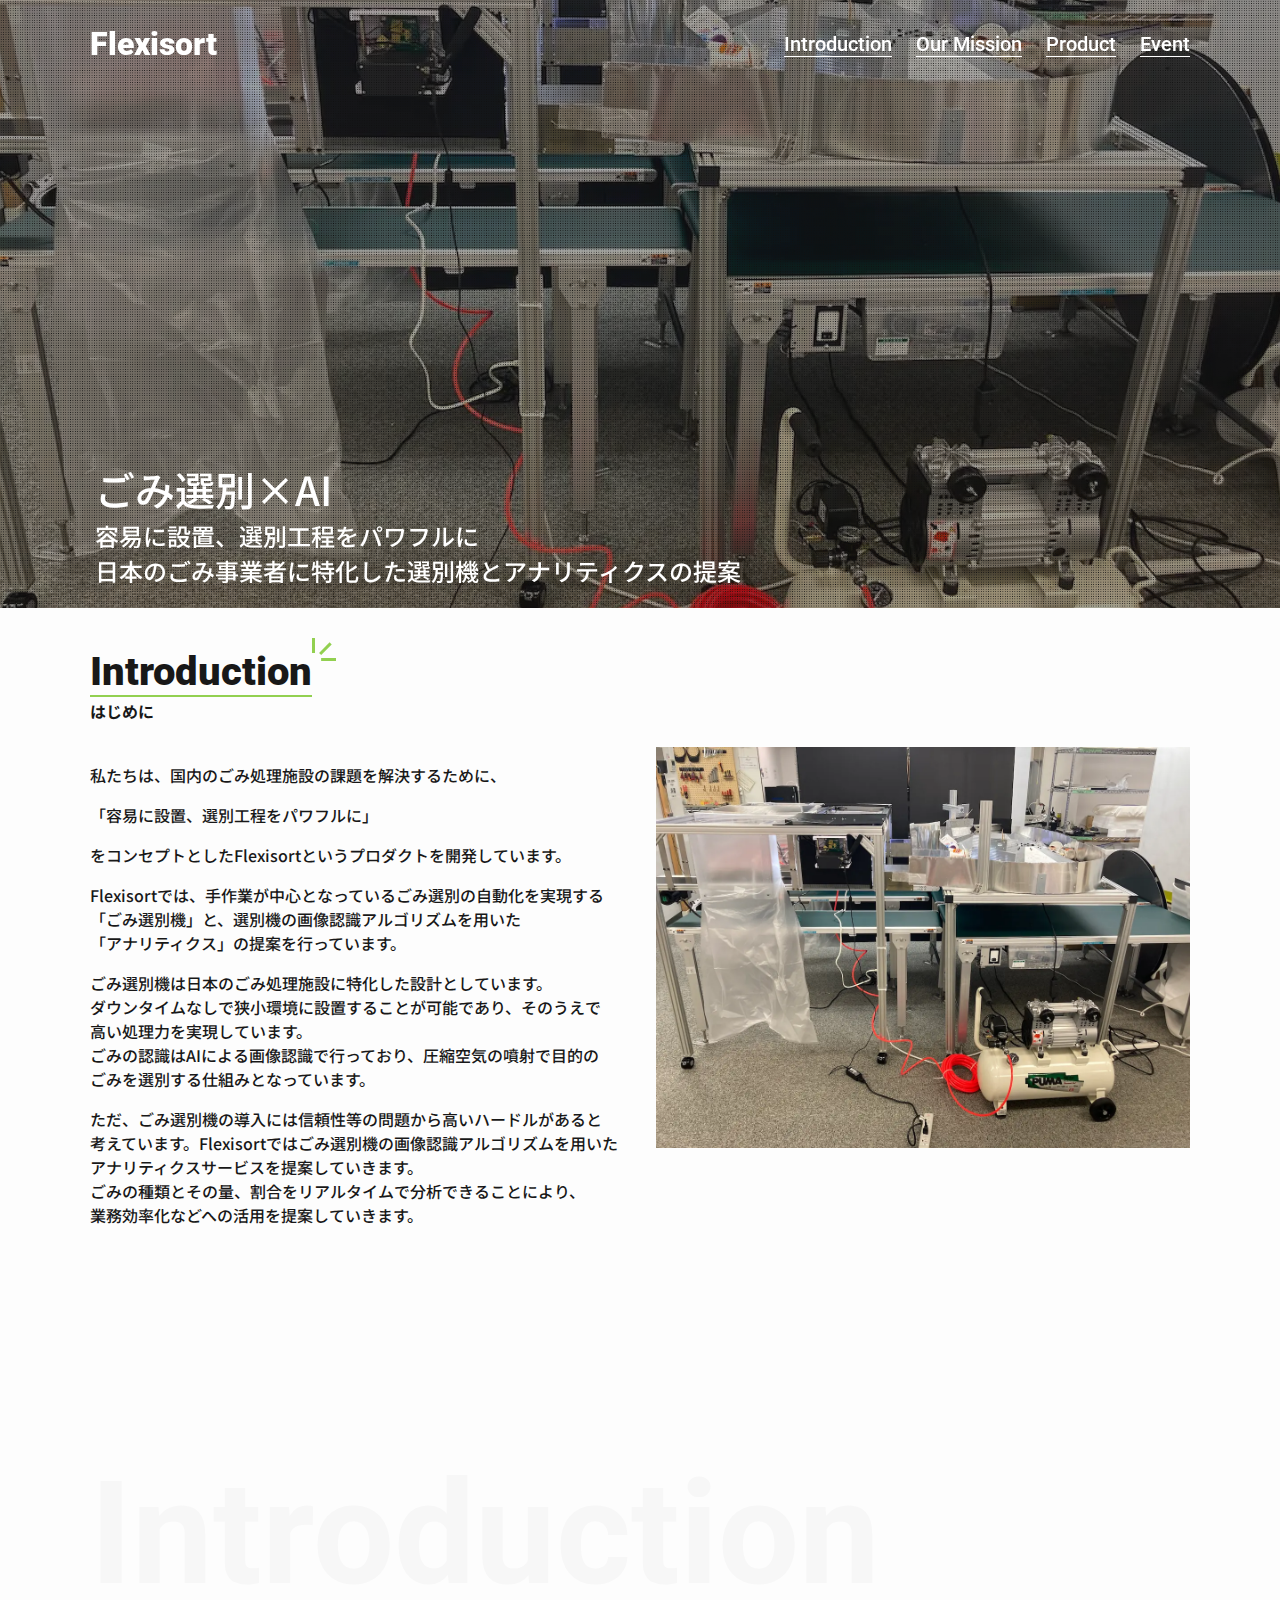
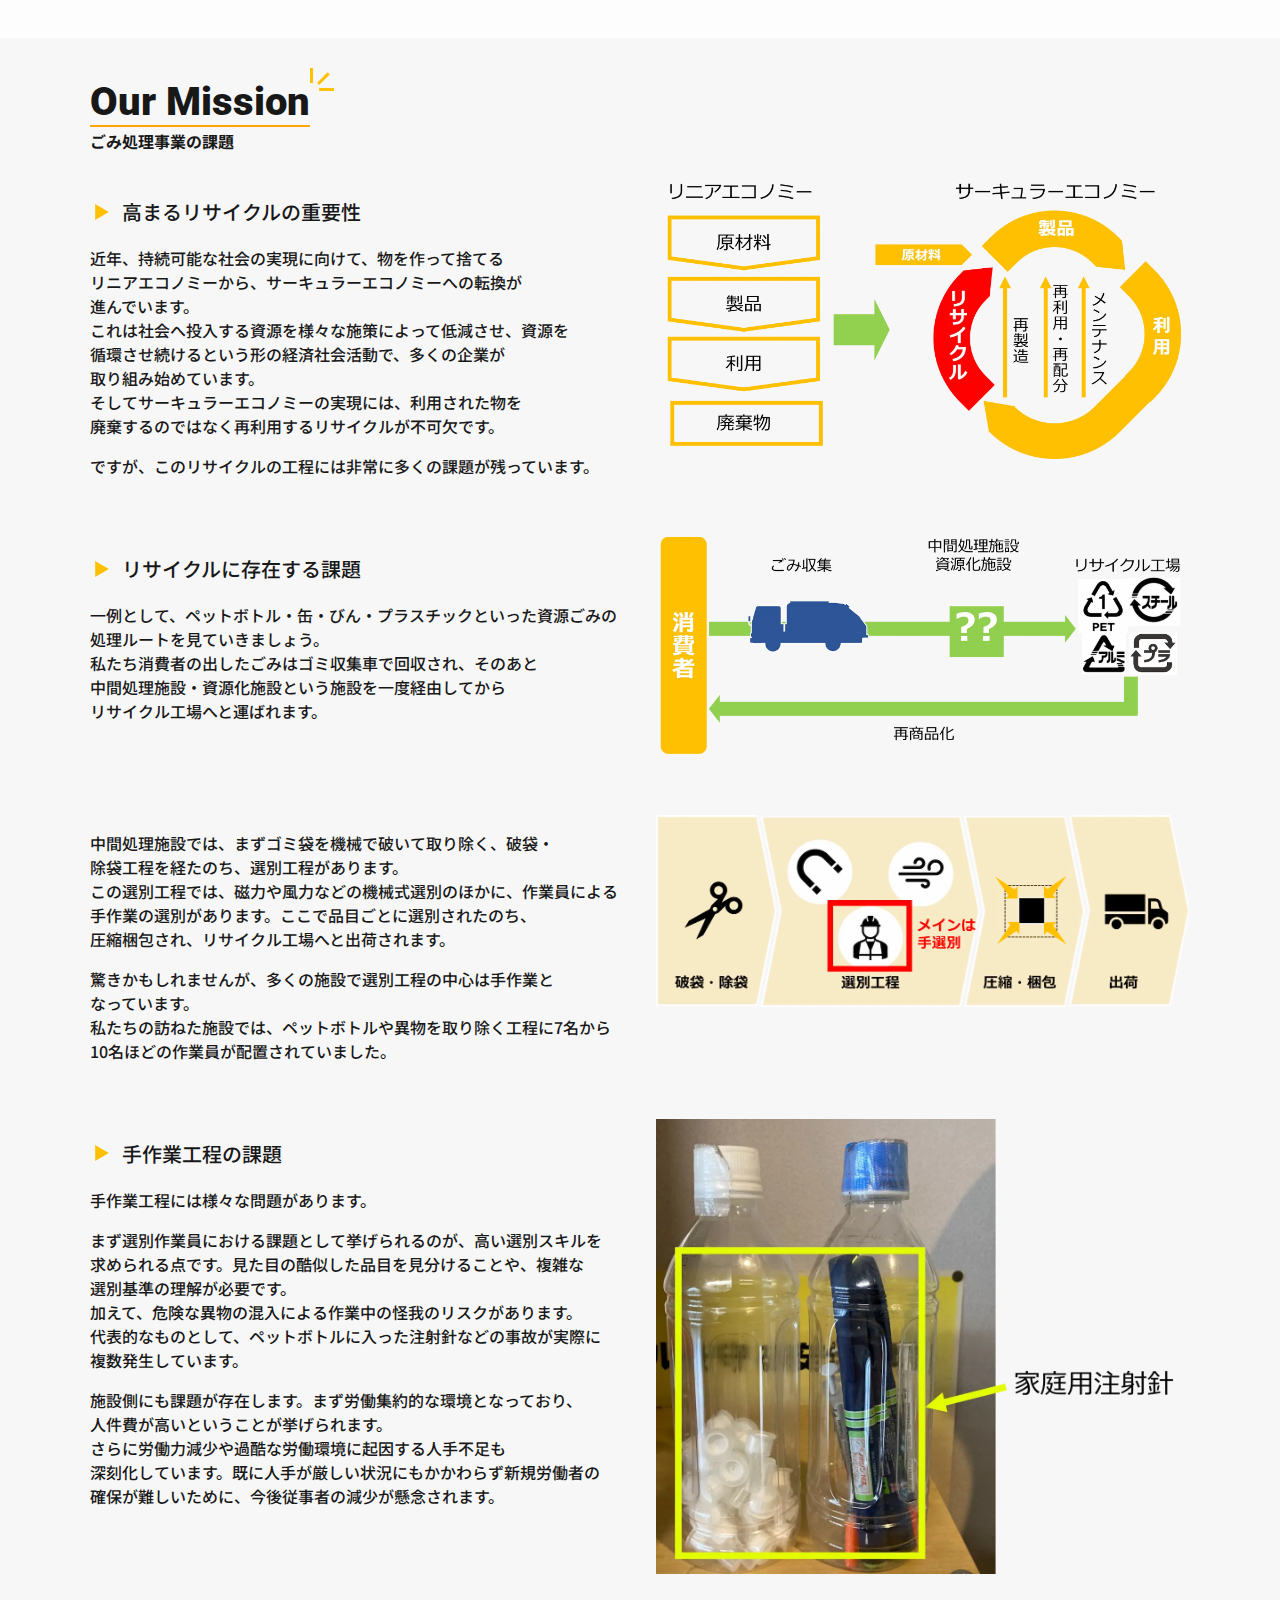
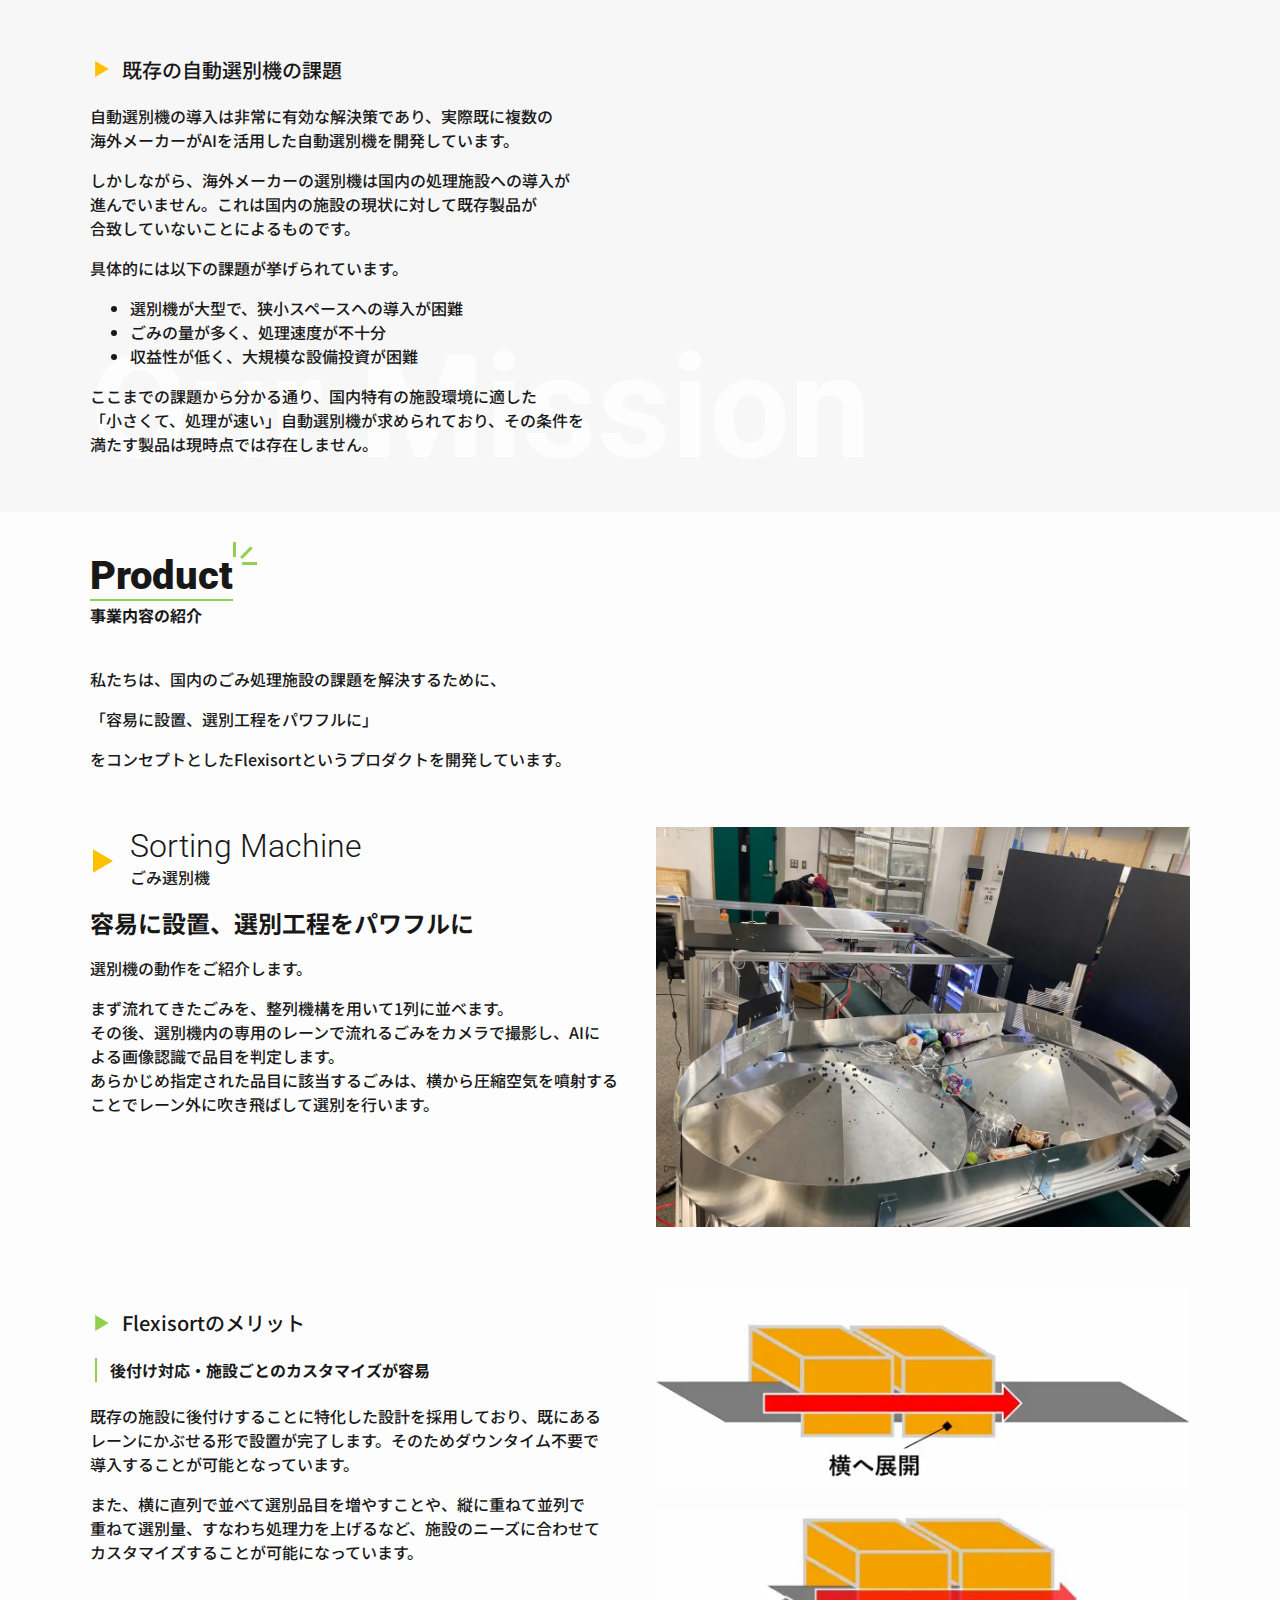
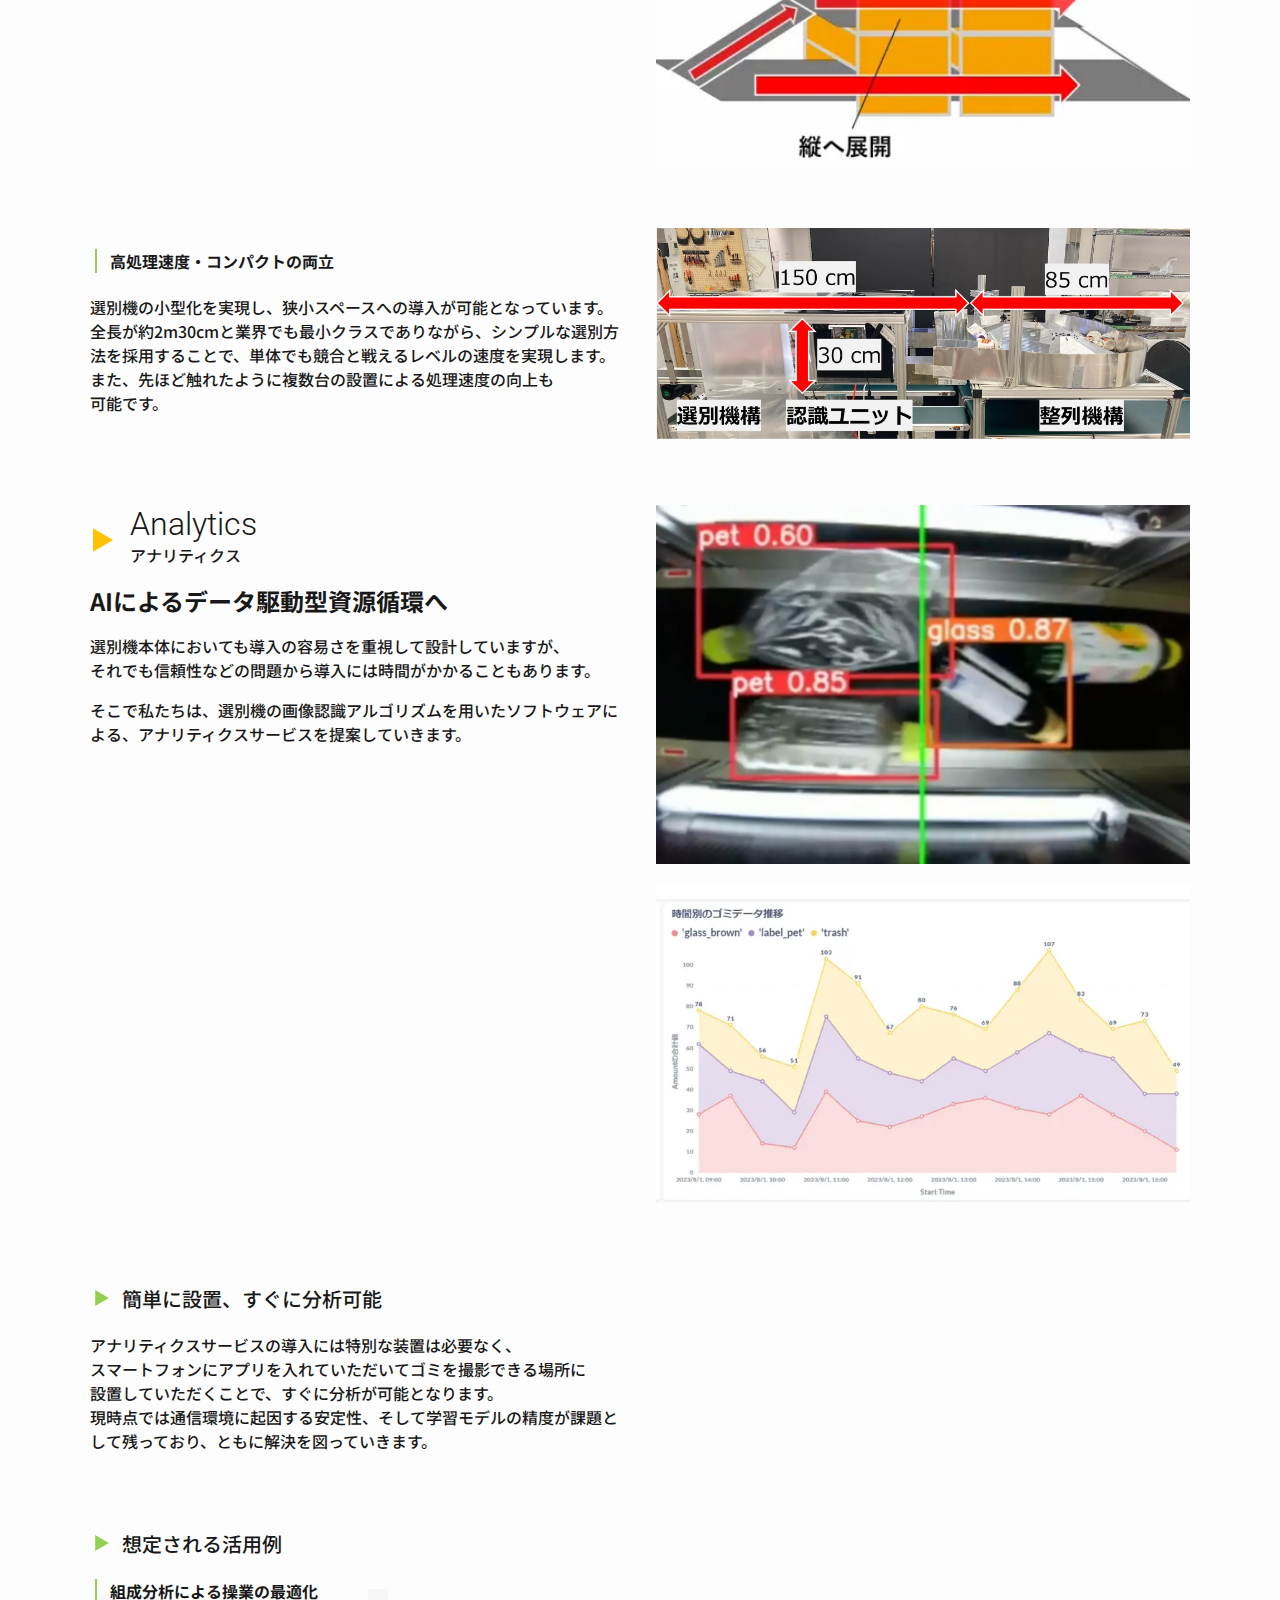
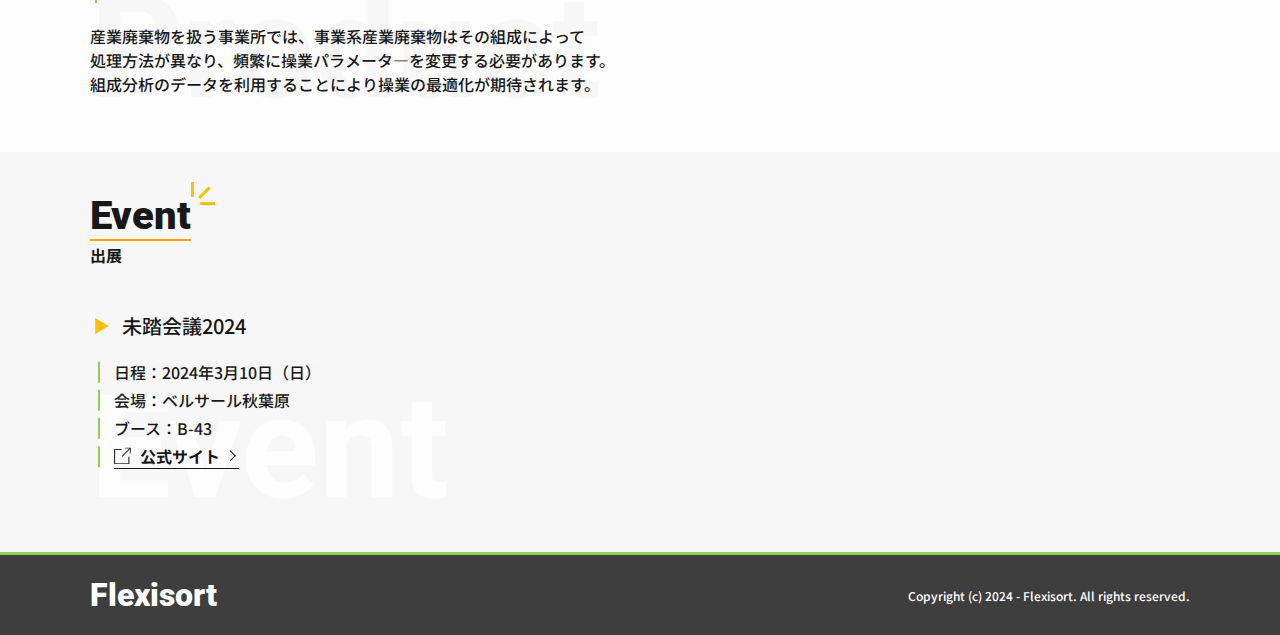
==== commit 5db3c6f8: "youtube" ====
--- a/index.html
+++ b/index.html
@@ -119,6 +119,9 @@
                             <img src = "/static/img/IMG_7093.webp" alt = "Flexisortの全景">
                         </div>
                     </div>
+                    <div class = "section-container">
+                        <iframe style = "width: 560px; height: 315px; max-width: 100%; max-height: calc(810vw / 16);" width="560" height="315" src="https://www.youtube.com/embed/jLF5ofdhlH8?si=WJ20h8s3N-PmbIzc" title="YouTube video player" frameborder="0" allow="accelerometer; autoplay; clipboard-write; encrypted-media; gyroscope; picture-in-picture; web-share" referrerpolicy="strict-origin-when-cross-origin" allowfullscreen></iframe>
+                    </div>
                 </section>
                 <section id = "mission">
                     <h1><div>Our Mission</div><div>ごみ処理事業の課題</div></h1>
